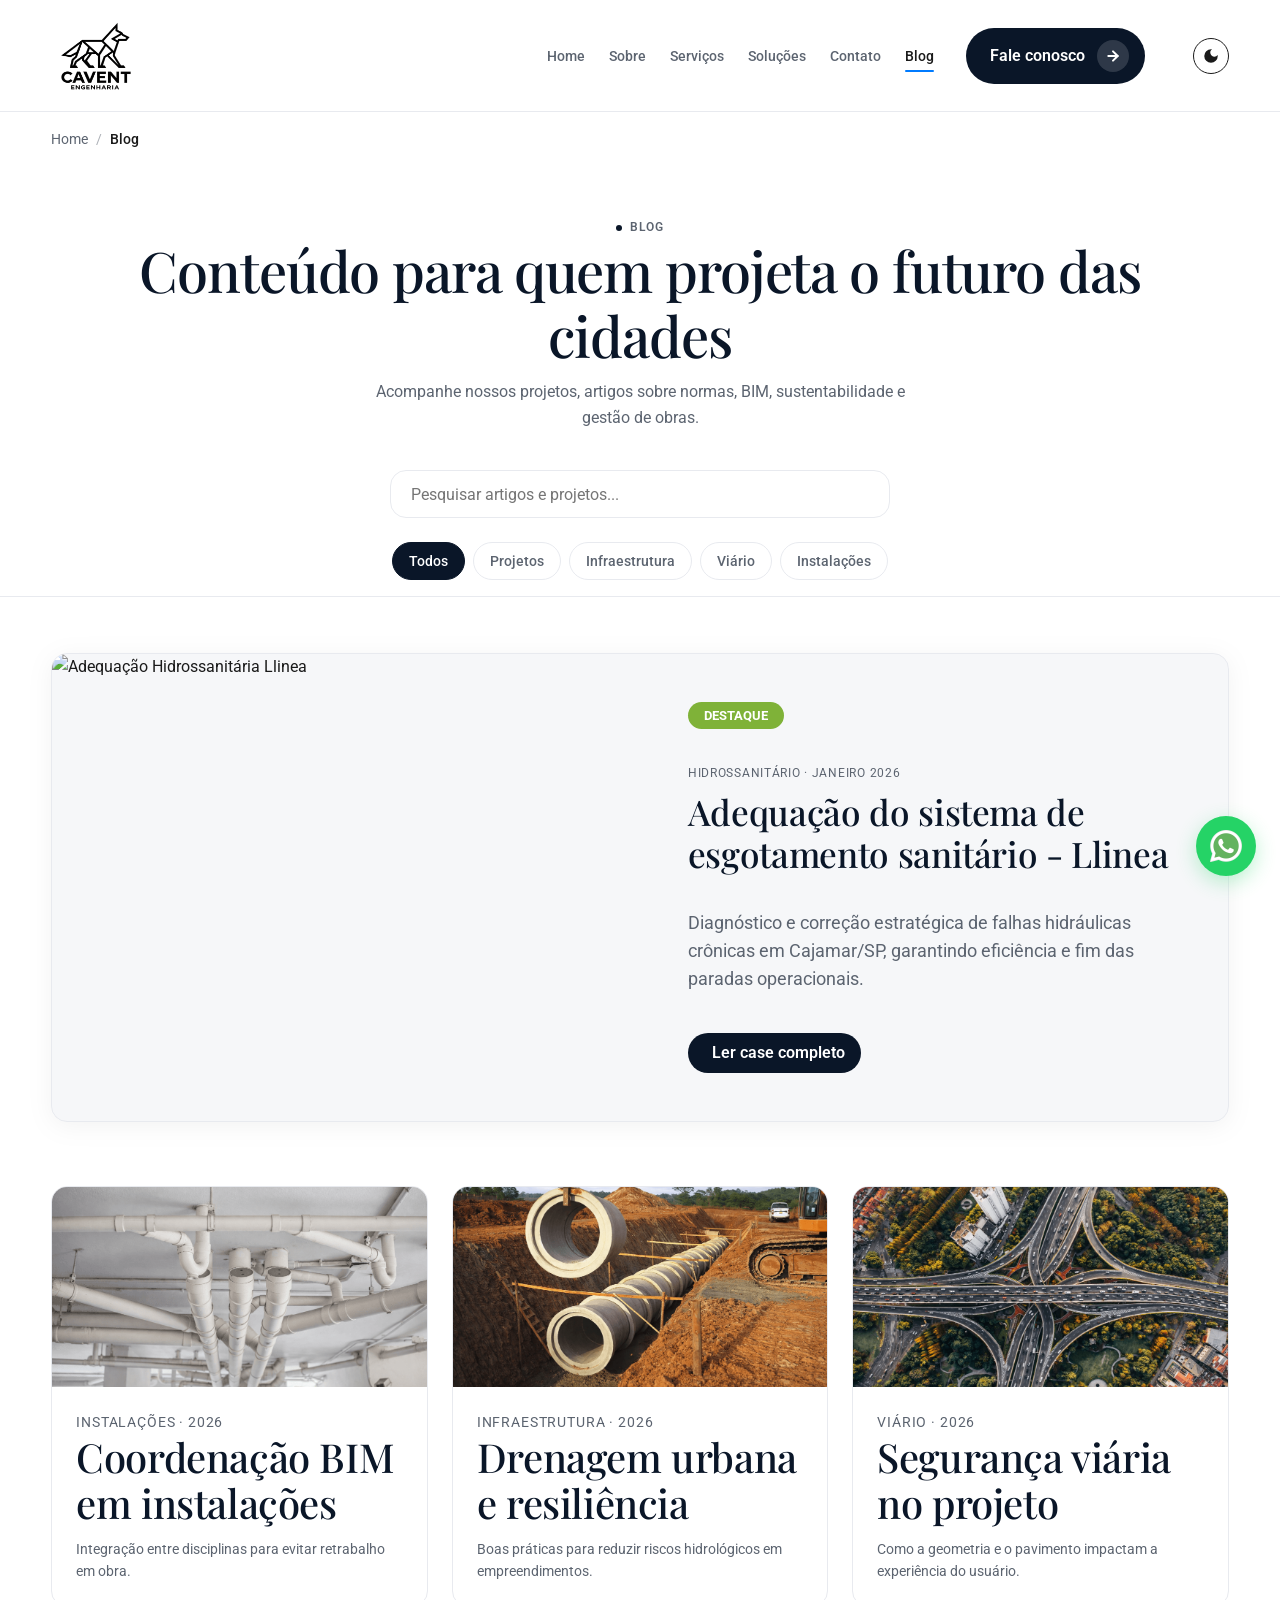
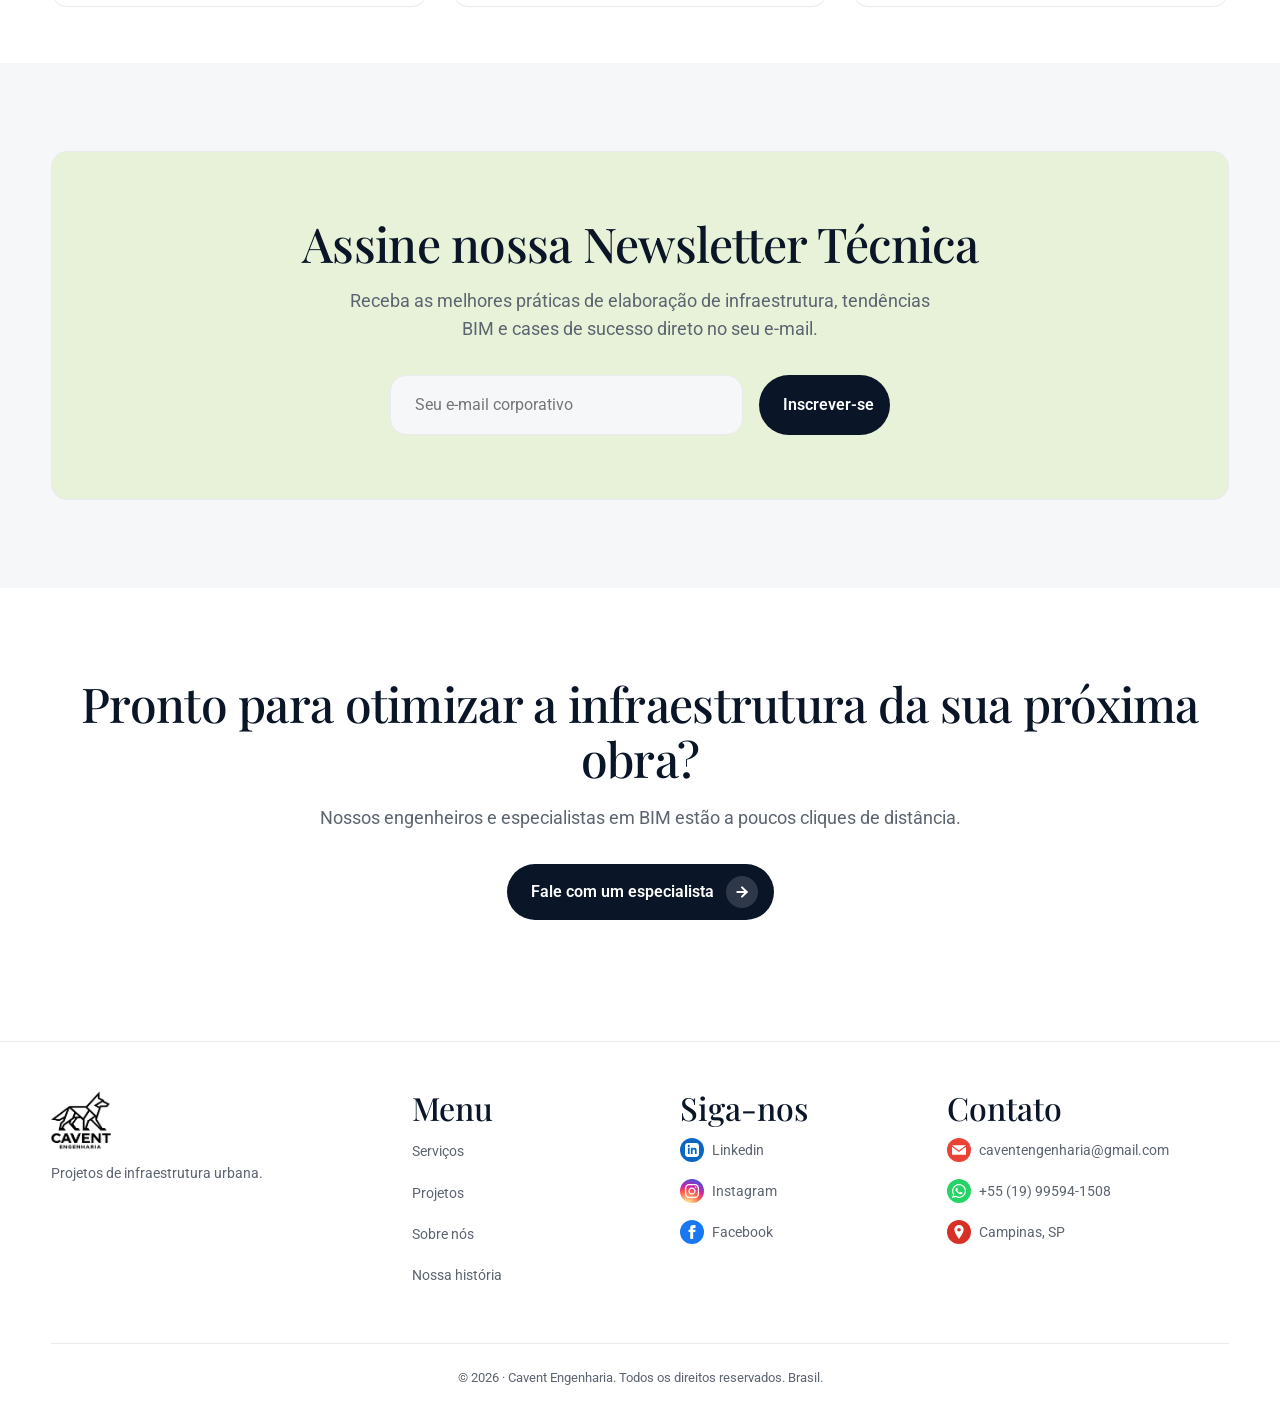
==== blog.html @ ea105e1b "refactor: remoção das classes heading-xl e heading-serif (estilos globais h1-h6 aplicados)" ====
<!DOCTYPE html>
<html lang="pt-BR">

<head>
  <meta charset="UTF-8">
  <meta name="viewport" content="width=device-width, initial-scale=1.0">
  <meta name="description" content="Blog Cavent Engenharia — artigos sobre infraestrutura, BIM e sustentabilidade.">
  <link rel="icon" href="assets/favicon.png" type="image/png" sizes="any">
  <link rel="apple-touch-icon" href="assets/favicon.png">
  <title>Blog | Cavent Engenharia</title>
  <link rel="preconnect" href="https://fonts.googleapis.com">
  <link rel="preconnect" href="https://fonts.gstatic.com" crossorigin>
  <link
    href="https://fonts.googleapis.com/css2?family=Playfair+Display:wght@500;600&family=Roboto:wght@400;500;700&display=swap"
    rel="stylesheet">
  <link rel="stylesheet" href="css/styles.css">
  <link rel="stylesheet" href="css/animations.css">
  <script>
    if (localStorage.getItem("theme") === "dark" || (!("theme" in localStorage) && window.matchMedia("(prefers-color-scheme: dark)").matches)) {
      document.documentElement.setAttribute("data-theme", "dark");
    }
  </script>
</head>

<body>
  <header class="site-header">
    <div class="container site-header__inner">
      <a class="brand" href="index.html">
        <img class="brand__mark" src="assets/contact-side.png" width="40" height="40" alt="" decoding="async">
        <span class="brand__text">
          <span class="brand__name">CAVENT</span>
          <span class="brand__tag">ENGENHARIA</span>
        </span>
      </a>
      <button class="nav-toggle" type="button" data-nav-toggle aria-expanded="false" aria-controls="site-nav"
        aria-label="Abrir menu"><span></span></button>
      <nav class="nav" id="site-nav" data-nav>
        <ul class="nav__links">
          <li><a href="index.html">Home</a></li>
          <li><a href="sobre.html">Sobre</a></li>
          <li><a href="servicos.html">Serviços</a></li>
          <li><a href="solucoes.html">Soluções</a></li>
          <li><a href="contato.html">Contato</a></li>
          <li><a href="blog.html" class="is-active">Blog</a></li>
        </ul>
        <a class="btn btn--dark" href="contato.html">
          Fale conosco
          <span class="btn__icon" aria-hidden="true"><svg viewBox="0 0 24 24" fill="none" stroke="currentColor" stroke-width="3" stroke-linecap="round" stroke-linejoin="round"><line x1="5" y1="12" x2="19" y2="12"></line><polyline points="12 5 19 12 12 19"></polyline></svg></span>
        </a>
        <button type="button" class="theme-toggle" aria-label="Alternar tema" data-theme-toggle>
          <svg class="icon-sun" viewBox="0 0 24 24"><path d="M12 18a6 6 0 1 1 0-12 6 6 0 0 1 0 12zM11 1h2v3h-2V1zm0 19h2v3h-2v-3zM3.515 4.929l1.414-1.414L7.05 5.636 5.636 7.05 3.515 4.93zM16.95 18.364l1.414-1.414 2.121 2.121-1.414 1.414-2.121-2.121zm2.121-14.85l1.414 1.415-2.121 2.121-1.414-1.414 2.121-2.121zM5.636 16.95l1.414 1.414-2.121 2.121-1.414-1.414 2.121-2.121zM23 11v2h-3v-2h3zM4 11v2H1v-2h3z"/></svg>
          <svg class="icon-moon" viewBox="0 0 24 24"><path d="M12 3a9 9 0 1 0 9 9c0-.46-.04-.92-.1-1.36a5.389 5.389 0 0 1-4.4 2.26 5.403 5.403 0 0 1-3.14-9.8c-.44-.06-.9-.1-1.36-.1z"/></svg>
        </button>
      </nav>
    </div>
  </header>

  <main>
    <nav class="breadcrumbs" aria-label="Breadcrumb">
      <div class="container">
        <ul>
          <li><a href="index.html">Home</a></li>
          <li>Blog</li>
        </ul>
      </div>
    </nav>
    <header class="page-hero" data-reveal>
      <div class="container">
        <p class="section-label">Blog</p>
        <h1>Conteúdo para quem projeta o futuro das cidades</h1>
        <p>Acompanhe nossos projetos, artigos sobre normas, BIM, sustentabilidade e gestão de obras.</p>
        
        <div class="blog-hub-controls">
          <div class="blog-search">
            <input type="search" id="searchInput" class="search-input" placeholder="Pesquisar artigos e projetos...">
          </div>
          <div class="blog-filters" id="blogFilters">
            <button class="filter-btn is-active" data-filter="all">Todos</button>
            <button class="filter-btn" data-filter="projetos">Projetos</button>
            <button class="filter-btn" data-filter="infraestrutura">Infraestrutura</button>
            <button class="filter-btn" data-filter="viario">Viário</button>
            <button class="filter-btn" data-filter="instalacoes">Instalações</button>
          </div>
        </div>
      </div>
    </header>

    <section class="section-white" aria-label="Lista de artigos">
      
      <!-- Artigo Destaque -->
      <div class="container" style="margin-bottom: 4rem;" data-reveal>
        <article data-category="infraestrutura" style="display: flex; flex-wrap: wrap; background: var(--color-surface); border-radius: var(--radius-lg); overflow: hidden; align-items: stretch; border: 1px solid var(--color-border); filter: drop-shadow(0 4px 12px rgba(0,0,0,0.05));">
          <div style="flex: 1 1 50%; min-width: 300px;">
            <a href="blog/adequacao-hidrossanitaria-llinea.html" style="display: block; height: 100%;">
              <img src="assets/imagem-0001-Llinea-CajamarSP.jpg" width="800" height="450" alt="Adequação Hidrossanitária Llinea" style="height: 100%; width: 100%; min-height: 350px; object-fit: cover;">
            </a>
          </div>
          <div style="flex: 1 1 50%; padding: 3rem; min-width: 300px; display: flex; flex-direction: column; justify-content: center;">
            <div style="margin-bottom: 1.5rem;">
              <span style="background: var(--color-accent); color: #fff; padding: 0.4rem 1rem; border-radius: 20px; font-size: 0.8rem; font-weight: 700; text-transform: uppercase;">Destaque</span>
            </div>
            <p class="blog-card__meta" style="margin-bottom: 0.5rem;">Hidrossanitário · Janeiro 2026</p>
            <h3 style="font-size: 2.2rem; font-family: 'Playfair Display', serif; margin-bottom: 1rem; line-height: 1.2;">
              <a href="blog/adequacao-hidrossanitaria-llinea.html" style="color: inherit; text-decoration: none;">Adequação do sistema de esgotamento sanitário - Llinea</a>
            </h3>
            <p style="color: var(--color-text-muted); font-size: 1.1rem; line-height: 1.6; margin-bottom: 2.5rem;">Diagnóstico e correção estratégica de falhas hidráulicas crônicas em Cajamar/SP, garantindo eficiência e fim das paradas operacionais.</p>
            <div>
              <a href="blog/adequacao-hidrossanitaria-llinea.html" class="btn btn--dark" style="margin: 0;">Ler case completo</a>
            </div>
          </div>
        </article>
      </div>

      <div class="container blog-grid" id="blogGrid">
        
        <article class="blog-card" data-category="instalacoes">
          <a href="blog/coordenacao-bim-instalacoes.html" style="display: block;">
            <img src="assets/serv-hidrossanitario.png" width="640" height="200" alt="Coordenação BIM" style="height:200px;object-fit:cover;width:100%">
            <div class="blog-card__body">
              <p class="blog-card__meta">Instalações · 2026</p>
              <h3>Coordenação BIM em instalações</h3>
              <p>Integração entre disciplinas para evitar retrabalho em obra.</p>
            </div>
          </a>
        </article>

        <article class="blog-card" data-category="infraestrutura">
          <a href="blog/drenagem-urbana-resiliencia.html" style="display: block;">
            <img src="assets/serv-drenagem.png" width="640" height="200" alt="" style="height:200px;object-fit:cover;width:100%">
            <div class="blog-card__body">
              <p class="blog-card__meta">Infraestrutura · 2026</p>
              <h3>Drenagem urbana e resiliência</h3>
              <p>Boas práticas para reduzir riscos hidrológicos em empreendimentos.</p>
            </div>
          </a>
        </article>

        <article class="blog-card" data-category="viario">
          <a href="blog/seguranca-viaria-projeto.html" style="display: block;">
            <img src="assets/serv-viario.png" width="640" height="200" alt="" style="height:200px;object-fit:cover;width:100%">
            <div class="blog-card__body">
              <p class="blog-card__meta">Viário · 2026</p>
              <h3>Segurança viária no projeto</h3>
              <p>Como a geometria e o pavimento impactam a experiência do usuário.</p>
            </div>
          </a>
        </article>


      </div>
      
      <div id="noResults" style="display: none; text-align: center; padding: 2rem; color: var(--color-text-muted);">
        <p>Nenhum artigo encontrado para sua pesquisa.</p>
      </div>
    </section>

    <!-- Newsletter -->
    <section class="section-surface" aria-label="Newsletter" data-reveal>
      <div class="container" style="background: var(--color-accent-soft); padding: 4rem 2rem; border-radius: var(--radius-lg); text-align: center; border: 1px solid var(--color-border); margin: 2rem auto;">
        <h2 class=" heading-lg" style="margin-bottom: 1rem;">Assine nossa Newsletter Técnica</h2>
        <p style="font-size: 1.1rem; color: var(--color-text-muted); max-width: 600px; margin: 0 auto 2rem;">Receba as melhores práticas de elaboração de infraestrutura, tendências BIM e cases de sucesso direto no seu e-mail.</p>
        <form style="display: flex; gap: 1rem; max-width: 500px; margin: 0 auto; flex-wrap: wrap; justify-content: center;">
          <input type="email" placeholder="Seu e-mail corporativo" required style="flex: 1; min-width: 250px; padding: 1rem 1.5rem; border-radius: var(--radius-md); border: 1px solid var(--color-border); background: var(--color-surface); color: var(--color-text); font: inherit; outline: none; transition: border-color 0.2s;">
          <button type="submit" class="btn btn--dark" style="margin: 0;">Inscrever-se</button>
        </form>
      </div>
    </section>

    <!-- Call to action -->
    <section class="section-white" aria-label="Solicitar Orçamento" data-reveal>
      <div class="container" style="text-align:center; padding: 2rem 0 4rem;">
        <h2 class=" heading-lg" style="margin-bottom: 0.5rem;">Pronto para otimizar a infraestrutura da sua próxima obra?</h2>
        <p style="font-size: 1.1rem; color: var(--color-text-muted); margin-bottom: 2rem;">Nossos engenheiros e especialistas em BIM estão a poucos cliques de distância.</p>
        <a class="btn btn--dark" href="contato.html">
          Fale com um especialista
          <span class="btn__icon" aria-hidden="true"><svg viewBox="0 0 24 24" fill="none" stroke="currentColor" stroke-width="3" stroke-linecap="round" stroke-linejoin="round"><line x1="5" y1="12" x2="19" y2="12"></line><polyline points="12 5 19 12 12 19"></polyline></svg></span>
        </a>
      </div>
    </section>
  </main>

  <footer class="site-footer">
    <div class="container footer-grid">
      <div class="footer-col">
        <div class="brand" style="margin-bottom:0.75rem">
          <img class="brand__mark" src="assets/contact-side.png" width="36" height="36" alt="" decoding="async">
          <span class="brand__text"><span class="brand__name">CAVENT ENGENHARIA</span></span>
        </div>
        <p style="color:var(--color-text-muted);font-size:0.9rem;margin:0">Projetos de infraestrutura urbana.</p>
      </div>
      <div class="footer-col">
        <h4>Menu</h4>
        <ul class="footer-links">
          <li><a href="servicos.html">Serviços</a></li>
          <li><a href="index.html#projetos">Projetos</a></li>
          <li><a href="sobre.html">Sobre nós</a></li>
          <li><a href="index.html#historia">Nossa história</a></li>
        </ul>
      </div>
      <div class="footer-col">
        <h4>Siga-nos</h4>
        <ul class="footer-links">
          <li><a href="https://www.linkedin.com/company/caventengenharia/posts/?feedView=all" rel="noopener noreferrer" target="_blank"><span class="icon-rounded icon-ln"><svg viewBox="0 0 24 24"><path d="M19 0h-14c-2.761 0-5 2.239-5 5v14c0 2.761 2.239 5 5 5h14c2.762 0 5-2.239 5-5v-14c0-2.761-2.238-5-5-5zm-11 19h-3v-11h3v11zm-1.5-12.268c-.966 0-1.75-.79-1.75-1.764s.784-1.764 1.75-1.764 1.75.79 1.75 1.764-.783 1.764-1.75 1.764zm13.5 12.268h-3v-5.604c0-3.368-4-3.113-4 0v5.604h-3v-11h3v1.765c1.396-2.586 7-2.777 7 2.476v6.759z"/></svg></span> Linkedin</a></li>
          <li><a href="https://www.instagram.com/caventengenharia?igsh=eWVwMG5saGQwZnNj" rel="noopener noreferrer" target="_blank"><span class="icon-rounded icon-ig"><svg viewBox="0 0 24 24"><path d="M12 2.163c3.204 0 3.584.012 4.85.07 3.252.148 4.771 1.691 4.919 4.919.058 1.265.069 1.645.069 4.849 0 3.205-.012 3.584-.069 4.849-.149 3.225-1.664 4.771-4.919 4.919-1.266.058-1.644.07-4.85.07-3.204 0-3.584-.012-4.849-.07-3.26-.149-4.771-1.699-4.919-4.92-.058-1.265-.07-1.644-.07-4.849 0-3.204.013-3.583.07-4.849.149-3.227 1.664-4.771 4.919-4.919 1.266-.057 1.645-.069 4.849-.069zm0-2.163c-3.259 0-3.667.014-4.947.072-4.358.2-6.78 2.618-6.98 6.98-.059 1.281-.073 1.689-.073 4.948 0 3.259.014 3.668.072 4.948.2 4.358 2.618 6.78 6.98 6.98 1.281.058 1.689.072 4.948.072 3.259 0 3.668-.014 4.948-.072 4.354-.2 6.782-2.618 6.979-6.98.059-1.28.073-1.689.073-4.948 0-3.259-.014-3.667-.072-4.947-.196-4.354-2.617-6.78-6.979-6.98-1.281-.059-1.69-.073-4.949-.073zm0 5.838c-3.403 0-6.162 2.759-6.162 6.162s2.759 6.163 6.162 6.163 6.162-2.759 6.162-6.163c0-3.403-2.759-6.162-6.162-6.162zm0 10.162c-2.209 0-4-1.79-4-4 0-2.209 1.791-4 4-4s4 1.791 4 4c0 2.21-1.791 4-4 4zm6.406-11.845c-.796 0-1.441.645-1.441 1.44s.645 1.44 1.441 1.44c.795 0 1.439-.645 1.439-1.44s-.644-1.44-1.439-1.44z"/></svg></span> Instagram</a></li>
          <li><a href="https://www.facebook.com" rel="noopener noreferrer" target="_blank"><span class="icon-rounded icon-icon-fb"><svg viewBox="0 0 24 24"><path d="M9 8h-3v4h3v12h5v-12h3.642l.358-4h-4v-1.667c0-.955.192-1.333 1.115-1.333h2.885v-5h-3.808c-3.596 0-5.192 1.583-5.192 4.615v3.385z"/></svg></span> Facebook</a></li>
        </ul>
      </div>
      <div class="footer-col">
        <h4>Contato</h4>
        <ul class="footer-links">
          <li><a href="mailto:caventengenharia@gmail.com"><span class="icon-rounded icon-email"><svg viewBox="0 0 24 24"><path d="M12 12.713l11.985-8.713h-23.97l11.985 8.713zm0 2.574l-12-8.725v13.438h24v-13.438l-12 8.725z"/></svg></span> caventengenharia@gmail.com</a></li>
          <li><a href="https://wa.me/5519995941508?text=Ol%C3%A1,%20vim%20pelo%20site%20e%20gostaria%20de%20saber%20mais%20sobre%20os%20servi%C3%A7os%20da%20Cavent%20Engenharia." target="_blank" rel="noopener noreferrer"><span class="icon-rounded icon-phone"><svg viewBox="0 0 24 24"><path d="M.057 24l1.687-6.163c-1.041-1.804-1.588-3.849-1.587-5.946.003-6.556 5.338-11.891 11.893-11.891 3.181.001 6.167 1.24 8.413 3.488 2.245 2.248 3.481 5.236 3.48 8.414-.003 6.557-5.338 11.892-11.893 11.892-1.99-.001-3.951-.5-5.688-1.448l-6.305 1.654zm6.597-3.807c1.676.995 3.276 1.591 5.392 1.592 5.448 0 9.888-4.434 9.889-9.885.002-5.462-4.415-9.89-9.881-9.892-5.452 0-9.887 4.434-9.889 9.884-.001 2.225.651 3.891 1.746 5.634l-.999 3.648 3.742-.981zm11.387-5.464c-.074-.124-.272-.198-.57-.347-.297-.149-1.758-.868-2.031-.967-.272-.099-.47-.149-.669.149-.198.297-.768.967-.941 1.165-.173.198-.347.223-.644.074-.297-.149-1.255-.462-2.39-1.475-.883-.788-1.48-1.761-1.653-2.059-.173-.297-.018-.458.13-.606.134-.133.297-.347.446-.521.151-.172.2-.296.3-.495.099-.198.05-.372-.025-.521-.075-.148-.669-1.611-.916-2.206-.242-.579-.487-.501-.669-.51l-.57-.01c-.198 0-.52.074-.792.347-.272.297-1.04 1.016-1.04 2.479 0 1.462 1.065 2.876 1.213 3.074.149.198 2.095 3.2 5.076 4.487.709.306 1.263.489 1.694.626.712.226 1.36.194 1.872.118.571-.085 1.758-.719 2.006-1.413.248-.695.248-1.29.173-1.414z"/></svg></span> +55 (19) 99594-1508</a></li>
          <li><a href="https://www.google.com/maps/search/?api=1&query=R.+Oadir+Beraldo,+521,+Paul%C3%ADnia+-+SP,+13148-246" target="_blank" rel="noopener noreferrer"><span class="icon-rounded icon-loc"><svg viewBox="0 0 24 24"><path d="M12 0c-4.198 0-8 3.403-8 7.602 0 4.198 3.469 9.21 8 16.398 4.531-7.188 8-12.2 8-16.398 0-4.199-3.801-7.602-8-7.602zm0 11c-1.657 0-3-1.343-3-3s1.343-3 3-3 3 1.343 3 3-1.343 3-3 3z"/></svg></span> Campinas, SP</a></li>
        </ul>
      </div>
    </div>
    <div class="container footer-bottom">© 2026 · Cavent Engenharia. Todos os direitos reservados. Brasil.</div>
  </footer>
  <a href="https://wa.me/5519995941508?text=Olá,%20vim%20pelo%20site%20e%20gostaria%20de%20saber%20mais%20sobre%20os%20serviços%20da%20Cavent%20Engenharia." class="whatsapp-float" target="_blank" rel="noopener noreferrer" aria-label="Fale conosco pelo WhatsApp">
    <img src="assets/logo-mark.webp" alt="WhatsApp">
  </a>
  <script src="js/main.js" defer></script>
</body>

</html>
---- css/styles.css ----
/* Desenvolvido por Lucas Pereira (https://www.linkedin.com/in/lucasadmpereira/) e Eduardo Serpa (https://www.linkedin.com/in/eduardo-serpa/) */

/* Cavent Engenharia — design tokens e base */
:root {
  --color-navy: #0a1628;
  --color-navy-soft: #111f36;
  --color-text: #1a1a1a;
  --color-text-muted: #5c6470;
  --color-border: #e8eaef;
  --color-surface: #f6f7f9;
  --color-white: #ffffff;
  --color-accent: #7fb238;
  --color-accent-soft: #e8f2d9;
  --color-accent-glow: rgba(127, 178, 56, 0.35);
  --radius-lg: 16px;
  --radius-md: 16px;
  --radius-sm: 16px;
  --radius-pill: 99px;
  --shadow-soft: 0 16px 48px rgba(10, 22, 40, 0.08);
  --font-sans: "Roboto", system-ui, sans-serif, system-ui, sans-serif;
  --font-serif: "Playfair Display", Georgia, serif;
  --color-primary: var(--color-navy);
  --color-primary-rgb: 10, 22, 40;
  --container: min(1200px, 92vw);
  --header-h: 112px;
}

:root[data-theme="dark"] {
  --color-navy: #f6f7f9;
  --color-navy-soft: #e8eaef;
  --color-text: #e8eaef;
  --color-text-muted: #9ba3b0;
  --color-border: #2a3441;
  --color-surface: #111f36;
  --color-white: #0a1628;
  --color-accent: #8bc34a;
  --color-accent-soft: rgba(139, 195, 74, 0.15);
  --color-accent-glow: rgba(139, 195, 74, 0.25);
  --shadow-soft: 0 18px 50px rgba(0, 0, 0, 0.5);
}

/* ——— Base & Resets ——— */
*,
*::before,
*::after {
  box-sizing: border-box;
}

html {
  scroll-behavior: smooth;
  scroll-padding-top: calc(var(--header-h) + 1rem);
  overflow-y: scroll;
  /* Previne pulo/mudança de tamanho do header entre páginas curtas e longas */
}

body {
  margin: 0;
  font-family: var(--font-sans);
  font-size: 16px;
  line-height: 1.6;
  color: var(--color-text);
  background: var(--color-white);
  -webkit-font-smoothing: antialiased;
}

img {
  max-width: 100%;
  height: auto;
  display: block;
}

a {
  color: inherit;
  text-decoration: none;
}

button {
  font: inherit;
  cursor: pointer;
  border: none;
  background: none;
}

ul {
  list-style: none;
  margin: 0;
  padding: 0;
}

.container {
  width: var(--container);
  margin-inline: auto;
}

[id] {
  scroll-margin-top: calc(var(--header-h) + 12px);
}

.section-label {
  display: inline-flex;
  align-items: center;
  gap: 0.5rem;
  font-size: 12px;
  font-weight: 600;
  letter-spacing: 0.08em;
  text-transform: uppercase;
  color: var(--color-navy);
}

.section-label::before {
  content: "";
  width: 6px;
  height: 6px;
  border-radius: 50%;
  background: var(--color-navy);
}

h1, h2, h3, h4, h5, h6 {
  font-family: var(--font-serif);
  font-weight: 500;
  line-height: 1.15;
  margin-top: 0;
  margin-bottom: 0.75rem;
  color: var(--color-navy);
}

html[data-theme='dark'] h1,
html[data-theme='dark'] h2,
html[data-theme='dark'] h3,
html[data-theme='dark'] h4,
html[data-theme='dark'] h5,
html[data-theme='dark'] h6 {
  color: var(--color-text);
}

h1 { font-size: 56px; letter-spacing: -0.02em; }
h2 { font-size: 48px; letter-spacing: -0.015em; }
h3 { font-size: 40px; letter-spacing: -0.01em; }
h4 { font-size: 32px; }
h5 { font-size: 24px; }
h6 { font-size: 16px; }

.text-center {
  text-align: center;
}

.mt-0 {
  margin-top: 0;
}

/* Header */
.site-header {
  --color-text: #1a1a1a;
  --color-text-muted: #5c6470;
  --color-border: #e8eaef;
  --color-surface: #f6f7f9;
  --color-navy: #0a1628;
  --color-white: #ffffff;

  position: sticky;
  top: 0;
  z-index: 50;
  height: var(--header-h);
  background: rgba(255, 255, 255, 0.92);
  color: var(--color-text);
  backdrop-filter: blur(12px);
  border-bottom: 1px solid var(--color-border);
}

html[data-theme="dark"] .site-header {
  background: #4b5563; /* Cinza médio */
  border-bottom-color: rgba(255, 255, 255, 0.1);
  --color-text: #ffffff;
  --color-text-muted: #d1d5db;
  --color-border: rgba(255, 255, 255, 0.1);
}

html[data-theme="dark"] .site-header .btn--dark {
  background: #ffffff;
  color: #000000;
}

html[data-theme="dark"] .site-header .btn--dark .btn__icon {
  background: rgba(0, 0, 0, 0.08);
}

.site-header__inner {
  height: 100%;
  display: flex;
  align-items: center;
  justify-content: space-between;
  gap: 2rem;
}

.brand {
  display: flex;
  align-items: center;
  gap: 0.5rem;
}

.brand__mark {
  flex-shrink: 0;
  display: block;
  object-fit: contain;
}

.site-header .brand__mark {
  width: 90px;
  height: 90px;
  padding: 10px 0;
}

.site-footer .brand__mark {
  width: 60px;
  height: 60px;
}

.brand__text {
  display: none;
}

.brand__name {
  font-weight: 700;
  font-size: 15px;
  letter-spacing: 0.04em;
}

.brand__tag {
  font-size: 12px;
  letter-spacing: 0.18em;
  color: var(--color-text-muted);
  text-transform: uppercase;
}

.nav {
  display: flex;
  align-items: center;
  gap: 2rem;
}

.nav__links {
  display: flex;
  align-items: center;
  gap: 1.5rem;
}

.nav__links a {
  font-size: 14px;
  font-weight: 500;
  color: var(--color-text-muted);
  position: relative;
  padding-block: 0.25rem;
}

.nav__links a:hover,
.nav__links a.is-active {
  color: var(--color-text);
}

.nav__links a.is-active::after {
  content: "";
  position: absolute;
  left: 0;
  right: 0;
  bottom: -4px;
  height: 2px;
  border-radius: 2px;
  background: #007bff;
}

.btn {
  display: inline-flex;
  align-items: center;
  gap: 0.75rem;
  padding: 0.75rem 1rem 0.75rem 1.5rem;
  border-radius: var(--radius-pill);
  font-weight: 600;
  font-size: 16px;
  line-height: 1;
  white-space: nowrap;
  transition: transform 0.3s var(--ease-spring, ease), box-shadow 0.3s ease, background 0.25s ease;
}

.btn--dark {
  background: var(--color-navy);
  color: var(--color-white);
}

.btn--dark:hover {
  transform: translateY(-1px);
  box-shadow: 0 12px 28px rgba(10, 22, 40, 0.25);
}

.btn--light {
  background: var(--color-white);
  color: var(--color-navy);
}

.btn--light:hover {
  transform: translateY(-1px);
}

.btn__icon {
  width: 32px;
  height: 32px;
  border-radius: 50%;
  display: grid;
  place-items: center;
  flex-shrink: 0;
  line-height: 1;
  overflow: hidden;
}

.btn:hover .btn__icon svg {
  animation: planetary-roll 0.4s cubic-bezier(0.65, 0, 0.35, 1);
}

.btn__icon svg {
  width: 16px;
  height: 16px;
  display: block;
  stroke-width: 3;
}

@keyframes planetary-roll {
  0% { transform: translateX(0); opacity: 1; }
  40% { transform: translateX(160%); opacity: 0; }
  60% { transform: translateX(-160%); opacity: 0; }
  100% { transform: translateX(0); opacity: 1; }
}

.btn--dark .btn__icon {
  background: rgba(255, 255, 255, 0.15);
}

.btn--light .btn__icon {
  background: var(--color-navy);
  color: var(--color-white);
}

.btn--ghost {
  color: var(--color-white);
  padding-inline: 0.5rem;
}

.btn--ghost:hover {
  opacity: 0.85;
}

.nav-toggle {
  display: none;
  width: 44px;
  height: 44px;
  border-radius: var(--radius-sm);
  align-items: center;
  justify-content: center;
  border: 1px solid var(--color-border);
}

.nav-toggle span {
  display: block;
  width: 20px;
  height: 2px;
  background: var(--color-navy);
  position: relative;
}

.nav-toggle span::before,
.nav-toggle span::after {
  content: "";
  position: absolute;
  left: 0;
  width: 20px;
  height: 2px;
  background: var(--color-navy);
}

.nav-toggle span::before {
  top: -6px;
}

.nav-toggle span::after {
  top: 6px;
}

@media (max-width: 960px) {
  .nav-toggle {
    display: flex;
  }

  .nav {
    position: fixed;
    inset: var(--header-h) 0 auto 0;
    background: #0a1628;
    color: #ffffff;
    border-bottom: 1px solid var(--color-border);
    padding: 1.25rem;
    flex-direction: column;
    align-items: stretch;
    transform: translateY(-120%);
    opacity: 0;
    pointer-events: none;
    transition: transform 0.28s ease, opacity 0.28s ease;
  }

  .nav.is-open {
    transform: translateY(0);
    opacity: 1;
    pointer-events: auto;
  }

  .nav__links {
    flex-direction: column;
    align-items: flex-start;
    gap: 0.75rem;
  }

  .nav .btn {
    justify-content: center;
  }

  .nav__links a {
    color: rgba(255, 255, 255, 0.7) !important;
  }

  .nav__links a.is-active,
  .nav__links a:hover {
    color: #ffffff !important;
  }

  .theme-toggle {
    margin: 1.5rem 0 0;
    width: 100%;
    height: 48px;
    justify-content: center;
    gap: 0.75rem;
    border-color: rgba(255, 255, 255, 0.2);
    color: #ffffff;
  }

  html:not([data-theme="dark"]) .theme-toggle::after {
    content: "Mudar para Modo Escuro";
    font-size: 14px;
    font-weight: 500;
  }

  html[data-theme="dark"] .theme-toggle::after {
    content: "Mudar para Modo Claro";
    font-size: 14px;
    font-weight: 500;
  }
}

/* Hero */
.hero {
  padding: 2rem 0 3rem;
}

.hero__card {
  background: linear-gradient(135deg, var(--color-navy) 0%, var(--color-navy-soft) 100%);
  border-radius: var(--radius-lg);
  padding: 32px;
  display: grid;
  grid-template-columns: 1fr 1fr;
  gap: 2rem;
  align-items: center;
  color: var(--color-white);
  overflow: hidden;
}

.hero__title {
  font-family: var(--font-serif);
  font-size: 56px;
  font-weight: 500;
  line-height: 1.12;
  margin: 0 0 1rem;
  color: var(--color-white);
}

.hero__lead { color: var(--color-white); opacity: 0.85; font-size: 18px; max-width: 32ch; margin-bottom: 2rem; }

.hero__actions {
  display: flex;
  flex-wrap: wrap;
  align-items: center;
  gap: 0.75rem 1.25rem;
}

.hero__media {
  border-radius: var(--radius-md);
  overflow: hidden;
  box-shadow: 0 24px 60px rgba(0, 0, 0, 0.35);
}

.hero__media img {
  width: 100%;
  height: 100%;
  object-fit: cover;
  aspect-ratio: 4/3;
}

@media (max-width: 880px) {
  .hero__card {
    grid-template-columns: 1fr;
  }

  .hero__media {
    order: -1;
  }
}

/* Clients */
.clients {
  padding: 2.5rem 0 3rem;
  overflow: hidden;
}

.clients__head {
  text-align: center;
  margin-bottom: 1.75rem;
}

.clients__marquee {
  width: 100%;
  overflow: hidden;
  position: relative;
  mask-image: linear-gradient(to right, transparent, black 15%, black 85%, transparent);
  -webkit-mask-image: linear-gradient(to right, transparent, black 15%, black 85%, transparent);
}

.clients__marquee.is-visible {
  padding: 16px;
}

.marquee-content {
  display: flex;
  align-items: center;
  gap: 4rem;
  width: max-content;
  animation: scroll-marquee 25s linear infinite;
}

.marquee-content:hover {
  animation-play-state: paused;
}

.client-logo {
  height: 48px;
  width: auto;
  max-width: 180px;
  object-fit: contain;
  transition: all 0.3s ease;
}

.client-logo:hover {
  transform: scale(1.05);
}

html[data-theme="dark"] .client-logo {
  background: transparent;
  padding: 0;
  border-radius: 0;
  filter: brightness(0) invert(0.8); /* Silhueta cinza claro/branco */
  opacity: 0.6;
}

html[data-theme="dark"] .client-logo:hover {
  filter: brightness(0) invert(1); /* Fica branco puro no hover */
  opacity: 1;
}

html[data-theme="dark"] .timeline__media img[src*="logo"],
html[data-theme="dark"] .timeline__media img[src*="contact-side"],
html[data-theme="dark"] .brand__mark {
  filter: brightness(0) invert(1);
}

@keyframes scroll-marquee {
  to {
    transform: translateX(calc(-50% - 2rem));
  }
}

/* Compare */
.compare {
  padding: 2rem 0 3.5rem;
}

.compare__intro {
  max-width: 720px;
  margin: 0 auto 2.5rem;
  text-align: center;
}

.compare__intro p {
  color: var(--color-text-muted);
  margin-top: 0.75rem;
}

.compare__grid {
  display: grid;
  grid-template-columns: 1fr 1fr;
  gap: 1.5rem;
}

.card-compare {
  border-radius: var(--radius-md);
  padding: 2rem;
  border: 1px solid var(--color-border);
  background: var(--color-white);
}

.card-compare--muted {
  background: linear-gradient(160deg, #fafbfc 0%, #f0f2f5 100%);
}

html[data-theme="dark"] .card-compare--muted {
  background: linear-gradient(160deg, var(--color-surface) 0%, var(--color-white) 100%);
}

.card-compare--accent {
  background: linear-gradient(145deg, #f5fbe9 0%, #ffffff 55%);
  border-color: rgba(127, 178, 56, 0.45);
  box-shadow: 0 0 0 1px rgba(127, 178, 56, 0.08), 0 20px 40px var(--color-accent-glow);
}

html[data-theme="dark"] .card-compare--accent {
  background: linear-gradient(145deg, var(--color-accent-soft) 0%, var(--color-surface) 55%);
}

.card-compare h3 {
  font-size: 40px;
  letter-spacing: -0.01em;
}

.compare-list li {
  display: grid;
  grid-template-columns: auto 1fr;
  gap: 0.75rem;
  margin-bottom: 1.1rem;
}

.compare-list li:last-child {
  margin-bottom: 0;
}

.compare-list strong {
  display: block;
  font-size: 15px;
  margin-bottom: 0.2rem;
}

.compare-list p {
  margin: 0;
  font-size: 14px;
  color: var(--color-text-muted);
}

.card-compare--accent .compare-list p {
  color: var(--color-text);
}

.icon-check {
  width: 22px;
  height: 22px;
  border-radius: 50%;
  flex-shrink: 0;
  margin-top: 2px;
  display: flex;
  align-items: center;
  justify-content: center;
}

.icon-check::after {
  content: "";
  width: 12px;
  height: 12px;
  background-image: url("data:image/svg+xml,%3Csvg xmlns='http://www.w3.org/2000/svg' viewBox='0 0 24 24' fill='none' stroke='white' stroke-width='3.5' stroke-linecap='round' stroke-linejoin='round'%3E%3Cpolyline points='20 6 9 17 4 12'%3E%3C/polyline%3E%3C/svg%3E");
  background-size: contain;
  background-repeat: no-repeat;
  background-position: center;
}

.icon-check--grey {
  background: #d5d9e0;
}

.icon-check--green {
  background: var(--color-accent);
}

@media (max-width: 800px) {
  .compare__grid {
    grid-template-columns: 1fr;
  }
}

/* Section surface */
.section-surface {
  background: var(--color-surface);
  padding: 3.5rem 0;
}

.section-white {
  padding: 3.5rem 0;
}

.section-intro {
  text-align: center;
  max-width: 640px;
  margin: 0 auto 2.5rem;
}

.section-intro p {
  color: var(--color-text-muted);
  margin-top: 0.75rem;
}

/* Carousel */
.carousel {
  position: relative;
  max-width: 100%;
  margin: 0 auto;
}

.carousel__viewport {
  overflow: hidden;
}

.carousel__track {
  position: relative;
  display: block;
}

.carousel__track::before {
  content: "";
  display: block;
  width: 85%;
  aspect-ratio: 16 / 10;
}

.carousel__slide {
  position: absolute;
  top: 50%;
  left: 50%;
  width: 85%;
  transform: translate(-50%, -50%);
  opacity: 0;
  pointer-events: none;
  transition: transform 0.6s cubic-bezier(0.22, 1, 0.36, 1), opacity 0.6s ease;
  z-index: 1;
}

@media (min-width: 768px) {

  .carousel__track::before,
  .carousel__slide {
    width: 55%;
  }
}

.carousel-card {
  position: relative;
  border-radius: var(--radius-md);
  overflow: hidden;
  box-shadow: var(--shadow-soft);
}

.carousel-card img {
  width: 100%;
  aspect-ratio: 16 / 10;
  object-fit: cover;
}

.carousel-card__body {
  position: absolute;
  inset: auto 0 0 0;
  padding: 2rem;
  background: linear-gradient(to top, rgba(10, 22, 40, 0.92), transparent);
  color: #ffffff;
}

.carousel-card__body h3 {
  font-size: 40px;
  letter-spacing: -0.01em;
}

.carousel-card__body p {
  margin: 0;
  font-size: 14px;
  line-height: 1.55;
  color: rgba(255, 255, 255, 0.88);
}

.carousel__btn {
  position: absolute;
  top: 50%;
  transform: translateY(-50%);
  width: 48px;
  height: 48px;
  border-radius: 50%;
  background: rgba(255, 255, 255, 0.92);
  border: 1px solid var(--color-border);
  display: grid;
  place-items: center;
  box-shadow: var(--shadow-soft);
  z-index: 2;
  overflow: hidden; /* Para o efeito de portal */
  transition: background 0.2s, transform 0.2s;
}

.carousel__btn:hover {
  background: var(--color-white);
  transform: translateY(-50%) scale(1.05);
}

.carousel__btn svg {
  width: 16px;
  height: 16px;
  stroke-width: 3;
  display: block;
}

.carousel__btn:hover svg {
  animation: planetary-roll-right 0.4s cubic-bezier(0.65, 0, 0.35, 1);
}

.carousel__btn--prev:hover svg {
  animation: planetary-roll-left 0.4s cubic-bezier(0.65, 0, 0.35, 1);
}

@keyframes planetary-roll-right {
  0% { transform: translateX(0); opacity: 1; }
  40% { transform: translateX(200%); opacity: 0; }
  60% { transform: translateX(-200%); opacity: 0; }
  100% { transform: translateX(0); opacity: 1; }
}

@keyframes planetary-roll-left {
  0% { transform: translateX(0); opacity: 1; }
  40% { transform: translateX(-200%); opacity: 0; }
  60% { transform: translateX(200%); opacity: 0; }
  100% { transform: translateX(0); opacity: 1; }
}

.carousel__btn--prev {
  left: calc(7.5% - 24px);
}

.carousel__btn--next {
  right: calc(7.5% - 24px);
}

@media (max-width: 960px) {
  .carousel__btn--prev {
    left: 4px;
  }

  .carousel__btn--next {
    right: 4px;
  }
}

@media (min-width: 768px) {
  .carousel__btn--prev {
    left: calc(22.5% - 24px);
  }

  .carousel__btn--next {
    right: calc(22.5% - 24px);
  }
}

/* Stats */
.stats-bar {
  background: var(--color-surface);
  padding: 2.25rem 0;
  border-block: 1px solid var(--color-border);
}

.stats-bar__grid {
  display: grid;
  grid-template-columns: repeat(3, 1fr);
  gap: 1rem;
  text-align: center;
}

.stats-bar__num {
  font-size: 44px;
  font-weight: 700;
  letter-spacing: -0.03em;
}

.stats-bar__label {
  font-size: 14px;
  color: var(--color-text-muted);
}

@media (max-width: 600px) {
  .stats-bar__grid {
    grid-template-columns: 1fr;
  }
}

/* Timeline */
.timeline-section {
  padding: 3rem 0 4rem;
}

.timeline-cta {
  text-align: center;
  margin-top: 1.5rem;
}

.timeline {
  position: relative;
  max-width: 900px;
  margin: 3rem auto 0;
  padding-left: 0;
}

.timeline::before {
  content: "";
  position: absolute;
  left: 50%;
  top: 0;
  bottom: 0;
  width: 2px;
  background: linear-gradient(var(--color-accent-soft), var(--color-accent));
  transform: translateX(-50%);
  opacity: 0.5;
}

.timeline__row {
  display: grid;
  grid-template-columns: 1fr auto 1fr;
  gap: 1.5rem;
  align-items: center;
  margin-bottom: 3rem;
}

.timeline__row:last-child {
  margin-bottom: 0;
}

.timeline__marker {
  width: 48px;
  height: 48px;
  border-radius: 50%;
  background: var(--color-accent);
  color: var(--color-white);
  font-weight: 700;
  display: grid;
  place-items: center;
  z-index: 1;
  box-shadow: 0 8px 24px var(--color-accent-glow);
}

.timeline__content {
  padding: 0.5rem;
}

.timeline__content h3 {
  font-size: 40px;
  letter-spacing: -0.01em;
}

.timeline__content p {
  margin: 0;
  color: var(--color-text-muted);
  font-size: 15px;
}

.timeline__media img {
  border-radius: var(--radius-md);
  width: 100%;
  object-fit: cover;
  aspect-ratio: 16/10;
}

  -webkit-mask-position: center;
  mask-position: center;
}

.timeline__row--flip .timeline__content:first-child {
  order: 1;
  text-align: right;
}

.timeline__row--flip .timeline__marker {
  order: 2;
}

.timeline__row--flip .timeline__media:last-child,
.timeline__row--flip .timeline__content:last-child {
  order: 3;
}

@media (max-width: 800px) {
  .timeline::before {
    left: 24px;
  }

  .timeline__row {
    grid-template-columns: 1fr;
    gap: 1rem;
  }

  .timeline__marker {
    margin-left: 0;
  }

  .timeline__row--flip .timeline__content:first-child {
    text-align: left;
    order: unset;
  }
}

/* Team */
.team-slab {
  background: var(--color-surface);
  border-radius: var(--radius-lg) var(--radius-lg) 0 0;
  padding: 3rem 0 4rem;
  margin-top: 2rem;
}

.team-card {
  display: grid;
  grid-template-columns: 1fr 1fr;
  gap: 2rem;
  align-items: center;
  max-width: 900px;
  margin: 2rem auto 0;
  padding: 0 1rem;
}

.team-card--reverse {
  direction: rtl;
}

.team-card--reverse>* {
  direction: ltr;
}

.team-card__text h2 {
  margin: 0 0 0.35rem;
  font-size: 24px;
}

.team-card__text .role {
  color: var(--color-text-muted);
  font-weight: 500;
  margin-bottom: 1rem;
}

.team-card__text p {
  color: var(--color-text-muted);
  margin: 0;
}

.team-card__photo img {
  border-radius: var(--radius-md);
  width: 100%;
  object-fit: cover;
  aspect-ratio: 4/5;
  max-height: 420px;
}

@media (max-width: 768px) {

  .team-card,
  .team-card--reverse {
    grid-template-columns: 1fr;
    direction: ltr;
  }

  .team-card__photo img {
    max-height: 360px;
    aspect-ratio: 3/4;
  }
}

/* Contact */
.contact-grid {
  display: grid;
  grid-template-columns: 1fr 1fr;
  gap: 2.5rem;
  align-items: start;
  padding: 3rem 0;
}

.form-grid {
  display: grid;
  grid-template-columns: 1fr 1fr;
  gap: 1rem;
}

.form-field {
  display: flex;
  flex-direction: column;
  gap: 0.5rem;
}

.form-field--full {
  grid-column: 1 / -1;
}

.form-field label {
  font-size: 13px;
  font-weight: 600;
  color: var(--color-text-muted);
}

.form-field input,
.form-field textarea {
  border: 1px solid transparent;
  background: var(--color-border);
  border-radius: var(--radius-md);
  padding: 1rem;
  font: inherit;
  color: var(--color-text);
  transition: border-color 0.2s, box-shadow 0.2s;
}

.form-field input:focus,
.form-field textarea:focus {
  outline: none;
  border-color: var(--color-accent);
  box-shadow: 0 0 0 3px var(--color-accent-soft);
}

.form-field textarea {
  min-height: 140px;
  resize: vertical;
}

.contact-photo {
  display: flex;
  align-items: center;
  justify-content: center;
}

.contact-photo img {
  width: 50%;
  max-width: 400px;
  object-fit: contain;
  transition: filter 0.3s ease;
}

html[data-theme="dark"] .contact-photo img {
  filter: brightness(0) invert(1);
}

.form-status {
  margin-top: 1rem;
  font-size: 14px;
  font-weight: 600;
}

.form-status--ok {
  color: var(--color-accent);
}

.form-status--err {
  color: #c0392b;
}

@media (max-width: 900px) {
  .contact-grid {
    grid-template-columns: 1fr;
  }

  .contact-photo img {
    min-height: 300px;
  }
}

@media (max-width: 560px) {
  .form-grid {
    grid-template-columns: 1fr;
  }
}

/* Map */
.map-wrap {
  width: 100%;
  height: 380px;
  border: 0;
  display: block;
  filter: grayscale(0.2);
}

/* Footer */
.site-footer {
  border-top: 1px solid var(--color-border);
  padding: 3rem 0 1.5rem;
}

.footer-grid {
  display: grid;
  grid-template-columns: 1.4fr 1fr 1fr 1.2fr;
  gap: 2rem;
  margin-bottom: 2.5rem;
}

.footer-col h4 {
  font-size: 32px;
}

.footer-col a,
.footer-col p {
  display: block;
  font-size: 14px;
  color: var(--color-text-muted);
  margin-bottom: 0.5rem;
}

.footer-col a:hover {
  color: var(--color-text);
}

.footer-links li {
  margin-bottom: 0.55rem;
}

.footer-links li a,
.footer-links li .contact-item {
  display: inline-flex;
  align-items: center;
  gap: 0.5rem;
}

.icon-rounded {
  display: flex;
  align-items: center;
  justify-content: center;
  width: 24px;
  height: 24px;
  border-radius: 16px;
  color: #fff;
  flex-shrink: 0;
}

.icon-rounded svg {
  width: 14px;
  height: 14px;
  fill: currentColor;
}

.icon-ln {
  background-color: #0A66C2;
}

.icon-ig {
  background: radial-gradient(circle at 30% 107%, #fdf497 0%, #fdf497 5%, #fd5949 45%, #d6249f 60%, #285AEB 90%);
}

.icon-icon-fb {
  background-color: #1877F2;
}

.icon-email {
  background-color: #EA4335;
}

.icon-phone {
  background-color: #25D366;
}

.icon-loc {
  background-color: #D93025;
}

.footer-bottom {
  text-align: center;
  font-size: 13px;
  color: var(--color-text-muted);
  padding-top: 1.5rem;
  border-top: 1px solid var(--color-border);
}

.icon-inline {
  display: inline-flex;
  align-items: center;
  gap: 0.5rem;
}

/* Blog cards */
.blog-grid {
  display: grid;
  grid-template-columns: repeat(3, 1fr);
  gap: 1.5rem;
}

.blog-card {
  border: 1px solid var(--color-border);
  border-radius: var(--radius-md);
  overflow: hidden;
  background: var(--color-white);
  transition: box-shadow 0.2s;
}

.blog-card:hover {
  box-shadow: var(--shadow-soft);
}

.blog-card__body {
  padding: 1.5rem;
}

.blog-card__meta {
  font-size: 12px;
  color: var(--color-text-muted);
  text-transform: uppercase;
  letter-spacing: 0.06em;
}

.blog-card h3 {
  font-size: 40px;
  letter-spacing: -0.01em;
}

.blog-card p {
  margin: 0;
  font-size: 14px;
  color: var(--color-text-muted);
}

@media (max-width: 900px) {
  .footer-grid {
    grid-template-columns: 1fr 1fr;
  }

  .blog-grid {
    grid-template-columns: 1fr;
  }
}

@media (max-width: 520px) {
  .footer-grid {
    grid-template-columns: 1fr;
  }
}

/* Solutions / services page cards */
.grid-cards {
  display: grid;
  grid-template-columns: repeat(auto-fill, minmax(280px, 1fr));
  gap: 1.5rem;
}

.solution-card {
  border-radius: var(--radius-md);
  overflow: hidden;
  border: 1px solid var(--color-border);
  background: var(--color-white);
}

.solution-card img {
  height: 200px;
  object-fit: cover;
  width: 100%;
}

.solution-card__body {
  padding: 1.5rem;
}

.solution-card h3 {
  font-size: 40px;
  letter-spacing: -0.01em;
}

.solution-card p {
  margin: 0;
  font-size: 14px;
  color: var(--color-text-muted);
}

/* Page hero small */
.page-hero {
  padding: 2.5rem 0 1rem;
  text-align: center;
  border-bottom: 1px solid var(--color-border);
}

.page-hero p {
  max-width: 560px;
  margin: 0.75rem auto 0;
  color: var(--color-text-muted);
}

.sr-only {
  position: absolute;
  width: 1px;
  height: 1px;
  padding: 0;
  margin: -1px;
  overflow: hidden;
  clip: rect(0, 0, 0, 0);
  border: 0;
}

/* Blog Post Layout */
.blog-post-layout {
  display: grid;
  grid-template-columns: 1fr 320px;
  gap: 3rem;
  align-items: start;
}

@media (max-width: 900px) {
  .blog-post-layout {
    grid-template-columns: 1fr;
    gap: 2rem;
  }
}

.post-content {
  font-size: 17px;
  line-height: 1.7;
  color: var(--color-text);
}

.post-content p {
  margin-bottom: 1.5rem;
}

.post-sidebar {
  display: flex;
  flex-direction: column;
  gap: 1.5rem;
}

.sidebar-widget {
  background: var(--color-surface);
  border: 1px solid var(--color-border);
  border-radius: var(--radius-md);
  padding: 1.5rem;
}

.widget-contact {
  background: linear-gradient(135deg, var(--color-navy) 0%, var(--color-navy-soft) 100%);
  color: var(--color-white);
  border: none;
}

.widget-links {
  list-style: none;
  padding: 0;
  margin: 0;
  display: flex;
  flex-direction: column;
  gap: 0.75rem;
}

.widget-links li {
  border-bottom: 1px solid var(--color-border);
  padding-bottom: 0.75rem;
}

.widget-links li:last-child {
  border-bottom: none;
  padding-bottom: 0;
}

.widget-links a {
  color: var(--color-text-muted);
  font-size: 15px;
  transition: color 0.2s;
  display: block;
}

.widget-links a:hover {
  color: var(--color-accent);
}

/* Blog Hub Controls */
.blog-hub-controls {
  margin-top: 2.5rem;
  display: flex;
  flex-direction: column;
  gap: 1.5rem;
  align-items: center;
}

.blog-search {
  width: 100%;
  max-width: 500px;
}

.search-input {
  width: 100%;
  padding: 0.85rem 1.25rem;
  border-radius: var(--radius-md);
  border: 1px solid var(--color-border);
  font-family: inherit;
  font-size: 16px;
  outline: none;
  transition: border-color 0.2s, box-shadow 0.2s;
}

.search-input:focus {
  border-color: var(--color-accent);
  box-shadow: 0 0 0 3px var(--color-accent-glow);
}

.blog-filters {
  display: flex;
  flex-wrap: wrap;
  gap: 0.5rem;
  justify-content: center;
}

.filter-btn {
  padding: 0.4rem 1rem;
  border-radius: var(--radius-pill);
  border: 1px solid var(--color-border);
  background: var(--color-white);
  color: var(--color-text-muted);
  font-size: 14px;
  font-weight: 500;
  transition: all 0.2s;
}

.filter-btn:hover {
  border-color: var(--color-navy);
  color: var(--color-navy);
}

.filter-btn.is-active {
  background: var(--color-navy);
  border-color: var(--color-navy);
  color: var(--color-white);
}

/* Theme Toggle */
.theme-toggle {
  background: transparent;
  border: 1px solid var(--color-text);
  color: var(--color-text);
  cursor: pointer;
  padding: 0.5rem;
  border-radius: var(--radius-pill);
  display: flex;
  align-items: center;
  justify-content: center;
  transition: background 0.2s, color 0.2s, border-color 0.2s;
  margin-left: 1rem;
}

/* Hover em modo claro (botão para modo escuro - ícone lua) */
html:not([data-theme="dark"]) .theme-toggle:hover {
  background: #0a1628;
  color: #ffffff;
  border-color: #0a1628;
}

/* Hover em modo escuro (botão para modo claro - ícone sol) */
html[data-theme="dark"] .theme-toggle:hover {
  background: #ffffff;
  color: #0a1628;
  border-color: #ffffff;
}

.theme-toggle svg {
  width: 18px;
  height: 18px;
  fill: currentColor;
}

html[data-theme="dark"] .theme-toggle .icon-sun {
  display: block;
}

html[data-theme="dark"] .theme-toggle .icon-moon {
  display: none;
}

html:not([data-theme="dark"]) .theme-toggle .icon-sun {
  display: none;
}

html:not([data-theme="dark"]) .theme-toggle .icon-moon {
  display: block;
}

/* WhatsApp Floating Button */
.whatsapp-float {
  position: fixed;
  bottom: 24px;
  right: 24px;
  width: 60px;
  height: 60px;
  background-color: #25d366;
  border-radius: 50%;
  display: flex;
  align-items: center;
  justify-content: center;
  box-shadow: 0 6px 20px rgba(37, 211, 102, 0.3);
  z-index: 9999;
  transition: transform 0.3s cubic-bezier(0.175, 0.885, 0.32, 1.275), box-shadow 0.3s ease;
}

.whatsapp-float:hover {
  transform: scale(1.1);
  box-shadow: 0 8px 25px rgba(37, 211, 102, 0.4);
}

.whatsapp-float img {
  width: 32px;
  height: 32px;
  object-fit: contain;
}

@media (max-width: 768px) {
  .whatsapp-float {
    bottom: 20px;
    right: 20px;
    width: 54px;
    height: 54px;
  }
}

/* --- Sobre Page Redesign --- */

/* History Section */
.history-section {
  padding: 5rem 0;
  background: var(--color-white);
}

.history-grid {
  display: grid;
  grid-template-columns: 1fr 1fr;
  gap: 4rem;
  align-items: center;
}

.history-content h2 {
  margin-bottom: 1.5rem;
  color: var(--color-navy);
}

.history-text {
  color: var(--color-text-muted);
  font-size: 17px;
  line-height: 1.8;
}

.history-text p {
  margin-bottom: 1.25rem;
}

.history-visual {
  position: relative;
  border-radius: var(--radius-lg);
  overflow: hidden;
  box-shadow: var(--shadow-soft);
  aspect-ratio: 4/5;
}

.history-visual img {
  width: 100%;
  height: 100%;
  object-fit: cover;
}

@media (max-width: 960px) {
  .history-grid {
    grid-template-columns: 1fr;
    gap: 2.5rem;
  }
  
  .history-visual {
    order: -1;
    aspect-ratio: 16/9;
  }
}

/* Mission, Vision, Values Cards */
.mvv-section {
  padding: 5rem 0;
  background: var(--color-surface);
}

.mvv-grid {
  display: grid;
  grid-template-columns: repeat(3, 1fr);
  gap: 2rem;
  margin-top: 3rem;
}

.mvv-card {
  background: var(--color-white);
  padding: 2.5rem;
  border-radius: var(--radius-lg);
  border: 1px solid var(--color-border);
  transition: transform 0.3s ease, box-shadow 0.3s ease, border-color 0.3s ease;
  display: flex;
  flex-direction: column;
  gap: 1.25rem;
}

.mvv-card:hover {
  transform: translateY(-8px);
  box-shadow: 0 20px 40px rgba(10, 22, 40, 0.08);
  border-color: var(--color-accent);
}

.mvv-card__icon {
  width: 56px;
  height: 56px;
  background: var(--color-accent-soft);
  color: var(--color-accent);
  border-radius: 12px;
  display: flex;
  align-items: center;
  justify-content: center;
}

.mvv-card__icon svg {
  width: 28px;
  height: 28px;
  stroke-width: 2;
}

.mvv-card h3 {
  font-size: 40px;
  letter-spacing: -0.01em;
}

.mvv-card p {
  margin: 0;
  color: var(--color-text-muted);
  font-size: 15px;
  line-height: 1.6;
}

.mvv-card ul {
  padding-left: 1.25rem;
  list-style: disc;
  color: var(--color-text-muted);
  font-size: 15px;
}

.mvv-card ul li {
  margin-bottom: 0.5rem;
}

@media (max-width: 960px) {
  .mvv-grid {
    grid-template-columns: 1fr;
  }
  
  .mvv-card {
    padding: 2rem;
  }
}

/* Dark Mode Overrides for New Sections */
html[data-theme="dark"] .history-section {
  background: var(--color-white); /* var(--color-white) is dark navy in dark mode tokens */
}

html[data-theme="dark"] .mvv-section {
  background: var(--color-surface);
}

html[data-theme="dark"] .mvv-card {
  background: rgba(255, 255, 255, 0.03);
  backdrop-filter: blur(10px);
  border-color: rgba(255, 255, 255, 0.1);
}

html[data-theme="dark"] .mvv-card:hover {
  border-color: var(--color-accent);
  background: rgba(255, 255, 255, 0.05);
}

.mvv-cta {
  margin-top: 4rem;
  display: flex;
  justify-content: center;
}

/* Modal de Serviços */
.service-modal {
  position: fixed;
  top: 0;
  left: 0;
  width: 100%;
  height: 100%;
  z-index: 2000;
  display: flex;
  align-items: center;
  justify-content: center;
  opacity: 0;
  pointer-events: none;
  transition: opacity 0.4s cubic-bezier(0.4, 0, 0.2, 1);
  padding: 1.5rem;
}

.service-modal.is-active {
  opacity: 1;
  pointer-events: auto;
}

.service-modal__overlay {
  position: absolute;
  top: 0;
  left: 0;
  width: 100%;
  height: 100%;
  background: rgba(0, 0, 0, 0.85);
  backdrop-filter: blur(8px);
}

.service-modal__container {
  position: relative;
  background: var(--color-surface);
  width: 100%;
  max-width: 1100px;
  max-height: 90vh;
  border-radius: 24px;
  overflow: hidden;
  box-shadow: 0 25px 50px -12px rgba(0, 0, 0, 0.5);
  transform: scale(0.95) translateY(20px);
  transition: transform 0.4s cubic-bezier(0.4, 0, 0.2, 1);
  display: flex;
  flex-direction: column;
}

.service-modal.is-active .service-modal__container {
  transform: scale(1) translateY(0);
}

.service-modal__close {
  position: absolute;
  top: 1.5rem;
  right: 1.5rem;
  width: 44px;
  height: 44px;
  border-radius: 50%;
  background: rgba(255, 255, 255, 0.1);
  border: 1px solid rgba(255, 255, 255, 0.2);
  color: white;
  display: flex;
  align-items: center;
  justify-content: center;
  cursor: pointer;
  z-index: 10;
  transition: all 0.3s ease;
}

.service-modal__close:hover {
  background: var(--color-primary);
  border-color: var(--color-primary);
  transform: rotate(90deg);
}

.service-modal__body {
  display: grid;
  grid-template-columns: 1.2fr 1fr;
  height: 100%;
  overflow-y: auto;
}

.service-modal__content {
  padding: 4rem 3rem;
  display: flex;
  flex-direction: column;
  justify-content: center;
}

.service-modal__content .section-label {
  display: inline-flex;
  align-items: center;
  gap: 0.5rem;
  font-size: 12px;
  font-weight: 600;
  letter-spacing: 0.08em;
  text-transform: uppercase;
  color: var(--color-navy);
}

.service-modal__content h2 {
  font-size: 40px;
  margin-bottom: 1.5rem;
  line-height: 1.1;
}

.service-modal__content p {
  color: var(--color-text-muted);
  line-height: 1.7;
  font-size: 18px;
  margin-bottom: 1.5rem;
}

.service-modal__image {
  position: relative;
  height: 100%;
  min-height: 400px;
}

.service-modal__image img {
  position: absolute;
  top: 0;
  left: 0;
  width: 100%;
  height: 100%;
  object-fit: cover;
}

@media (max-width: 992px) {
  .service-modal__body {
    grid-template-columns: 1fr;
  }
  
  .service-modal__image {
    height: 300px;
    min-height: 300px;
    order: -1;
  }
  
  .service-modal__content {
    padding: 2.5rem 2rem;
  }
  
  .service-modal__content h2 {
    font-size: 32px;
  }
}

/* Cursor pointer para cards clicáveis */
.solution-card {
  cursor: pointer;
  transition: transform 0.3s ease, box-shadow 0.3s ease;
}

.solution-card:hover {
  transform: translateY(-8px);
  box-shadow: 0 20px 40px rgba(0,0,0,0.15);
}
/* Breadcrumbs */
.breadcrumbs {
  padding: 1rem 0;
  font-size: 14px;
  color: var(--color-text-muted);
}

.breadcrumbs ul {
  list-style: none;
  padding: 0;
  margin: 0;
  display: flex;
  flex-wrap: wrap;
  gap: 0.5rem;
  align-items: center;
}

.breadcrumbs li:not(:last-child)::after {
  content: "/";
  margin-left: 0.5rem;
  opacity: 0.5;
}

.breadcrumbs a {
  color: inherit;
  text-decoration: none;
  transition: color 0.2s;
}

.breadcrumbs a:hover {
  color: var(--color-primary);
}

.breadcrumbs li:last-child {
  color: var(--color-text);
  font-weight: 500;
}

/* Botão Voltar no Blog */
.post-back-btn {
  display: inline-flex;
  align-items: center;
  gap: 0.5rem;
  margin-top: 3rem;
  padding: 0.75rem 1.25rem;
  background: rgba(var(--color-primary-rgb), 0.05);
  color: var(--color-primary);
  border-radius: 12px;
  font-weight: 600;
  text-decoration: none;
  transition: all 0.3s ease;
  border: 1px solid rgba(var(--color-primary-rgb), 0.1);
}

.post-back-btn:hover {
  background: var(--color-primary);
  color: white;
  transform: translateX(-5px);
}

.icon-x { width: 22px; height: 22px; border-radius: 50%; background: #d5d9e0; display: flex; align-items: center; justify-content: center; } .icon-x::after { content: ''; width: 12px; height: 12px; background-image: url('data:image/svg+xml,%3Csvg xmlns=%22http://www.w3.org/2000/svg%22 viewBox=%220 0 24 24%22 fill=%22none%22 stroke=%22white%22 stroke-width=%223.5%22 stroke-linecap=%22round%22 stroke-linejoin=%22round%22%3E%3Cline x1=%2218%22 y1=%226%22 x2=%226%22 y2=%2218%22%3E%3C/line%3E%3Cline x1=%226%22 y1=%226%22 x2=%2218%22 y2=%2218%22%3E%3C/line%3E%3C/svg%3E'); background-size: contain; background-repeat: no-repeat; }
---- css/animations.css ----
/* Animações alinhadas ao feel do Framer (Motion): spring-like ease, reveal on scroll, hero stagger */

:root {
  --ease-spring: cubic-bezier(0.16, 1, 0.3, 1);
  --ease-smooth: cubic-bezier(0.22, 1, 0.36, 1);
  --dur-reveal: 0.75s;
  --dur-hero: 0.9s;
}

/* ——— Scroll reveal (viewport) ——— */
[data-reveal] {
  opacity: 0;
  transform: translate3d(0, 32px, 0);
  will-change: opacity, transform;
}

[data-reveal].is-visible {
  opacity: 1;
  transform: translate3d(0, 0, 0);
  transition:
    opacity var(--dur-reveal) var(--ease-spring),
    transform var(--dur-reveal) var(--ease-spring);
  transition-delay: var(--reveal-delay, 0s);
}

/* ——— Hero (load + máscara nos títulos, como no Framer) ——— */
.hero__card {
  opacity: 0;
  transform: translate3d(0, 20px, 0) scale(0.985);
  transition:
    opacity 0.85s var(--ease-spring),
    transform 0.85s var(--ease-spring);
}

.hero.hero--ready .hero__card {
  opacity: 1;
  transform: translate3d(0, 0, 0) scale(1);
}

.hero__title {
  display: flex;
  flex-direction: column;
  gap: 0.06em;
  margin: 0 0 1rem;
}

.hero__title-line {
  display: block;
  overflow: hidden;
  padding-bottom: 0.04em;
}

.hero__title-inner {
  display: block;
  transform: translate3d(0, 115%, 0);
  transition: transform var(--dur-hero) var(--ease-spring);
}

.hero.hero--ready .hero__title-line:nth-child(1) .hero__title-inner {
  transform: translate3d(0, 0, 0);
  transition-delay: 0.12s;
}

.hero.hero--ready .hero__title-line:nth-child(2) .hero__title-inner {
  transform: translate3d(0, 0, 0);
  transition-delay: 0.24s;
}

.hero__lead {
  opacity: 0;
  transform: translate3d(0, 16px, 0);
  transition:
    opacity 0.65s var(--ease-spring),
    transform 0.65s var(--ease-spring);
}

.hero.hero--ready .hero__lead {
  opacity: 1;
  transform: translate3d(0, 0, 0);
  transition-delay: 0.38s;
}

.hero__actions {
  opacity: 0;
  transform: translate3d(0, 16px, 0);
  transition:
    opacity 0.65s var(--ease-spring),
    transform 0.65s var(--ease-spring);
}

.hero.hero--ready .hero__actions {
  opacity: 1;
  transform: translate3d(0, 0, 0);
  transition-delay: 0.48s;
}

.hero__media {
  opacity: 0;
  transform: translate3d(0, 24px, 0) scale(1.03);
  transition:
    opacity 0.85s var(--ease-spring),
    transform 0.85s var(--ease-spring);
}

.hero.hero--ready .hero__media {
  opacity: 1;
  transform: translate3d(0, 0, 0) scale(1);
  transition-delay: 0.2s;
}

.hero__media img {
  transform: scale(1.06);
  transition: transform 1s var(--ease-smooth);
}

.hero.hero--ready .hero__media img {
  transform: scale(1);
}

/* ——— Header ao rolar ——— */
.site-header {
  transition:
    box-shadow 0.35s var(--ease-smooth),
    background 0.35s var(--ease-smooth);
}

.site-header.is-scrolled {
  box-shadow: 0 10px 40px rgba(10, 22, 40, 0.06);
  background: rgba(255, 255, 255, 0.97);
}

/* ——— Carrossel (transição “spring” suave) ——— */
.carousel__track {
  transition: transform 0.72s var(--ease-smooth);
  will-change: transform;
}

.carousel__btn {
  transition:
    transform 0.25s var(--ease-spring),
    box-shadow 0.25s ease,
    background 0.25s ease;
}

.carousel__btn:active {
  transform: translateY(-50%) scale(0.94);
}

/* ——— Cards e botões (microinterações) ——— */
.card-compare {
  transition:
    transform 0.35s var(--ease-spring),
    box-shadow 0.35s ease;
}

.card-compare:hover {
  transform: translateY(-4px);
  box-shadow: 0 20px 50px rgba(10, 22, 40, 0.07);
}

.client-pill {
  transition:
    transform 0.35s var(--ease-spring),
    opacity 0.35s ease,
    border-color 0.25s ease;
}

.client-pill:hover {
  transform: translateY(-2px);
  border-color: rgba(10, 22, 40, 0.18);
}

.btn {
  transition:
    transform 0.3s var(--ease-spring),
    box-shadow 0.3s ease,
    background 0.25s ease,
    opacity 0.25s ease;
}

.btn:active {
  transform: scale(0.98);
}

.timeline__row[data-reveal]:not(.is-visible) .timeline__marker {
  transform: scale(0.65);
  opacity: 0;
}

.timeline__row[data-reveal].is-visible .timeline__marker {
  transform: scale(1);
  opacity: 1;
  transition:
    transform 0.55s var(--ease-spring),
    opacity 0.45s ease;
  transition-delay: 0.1s;
}

.team-card,
.blog-card,
.solution-card {
  transition:
    transform 0.4s var(--ease-spring),
    box-shadow 0.4s ease;
}

.team-card:hover,
.blog-card:hover,
.solution-card:hover {
  transform: translateY(-3px);
}

.blog-card:hover,
.solution-card:hover {
  box-shadow: 0 18px 48px rgba(10, 22, 40, 0.08);
}

.stats-bar__num {
  font-variant-numeric: tabular-nums;
}

@media (prefers-reduced-motion: reduce) {
  [data-reveal],
  .hero__card,
  .hero__lead,
  .hero__actions,
  .hero__media,
  .hero__title-inner {
    opacity: 1 !important;
    transform: none !important;
    transition: none !important;
  }

  .hero.hero--ready .hero__media img,
  .hero__media img {
    transform: none !important;
    transition: none !important;
  }

  .carousel__track {
    transition-duration: 0.01ms !important;
  }

  .timeline__marker {
    transform: none !important;
    opacity: 1 !important;
    transition: none !important;
  }

  .timeline__row[data-reveal]:not(.is-visible) .timeline__marker,
  .timeline__row[data-reveal] .timeline__marker {
    transform: none !important;
    opacity: 1 !important;
    transition: none !important;
  }

  .card-compare:hover,
  .client-pill:hover,
  .team-card:hover,
  .blog-card:hover,
  .solution-card:hover {
    transform: none;
  }
}
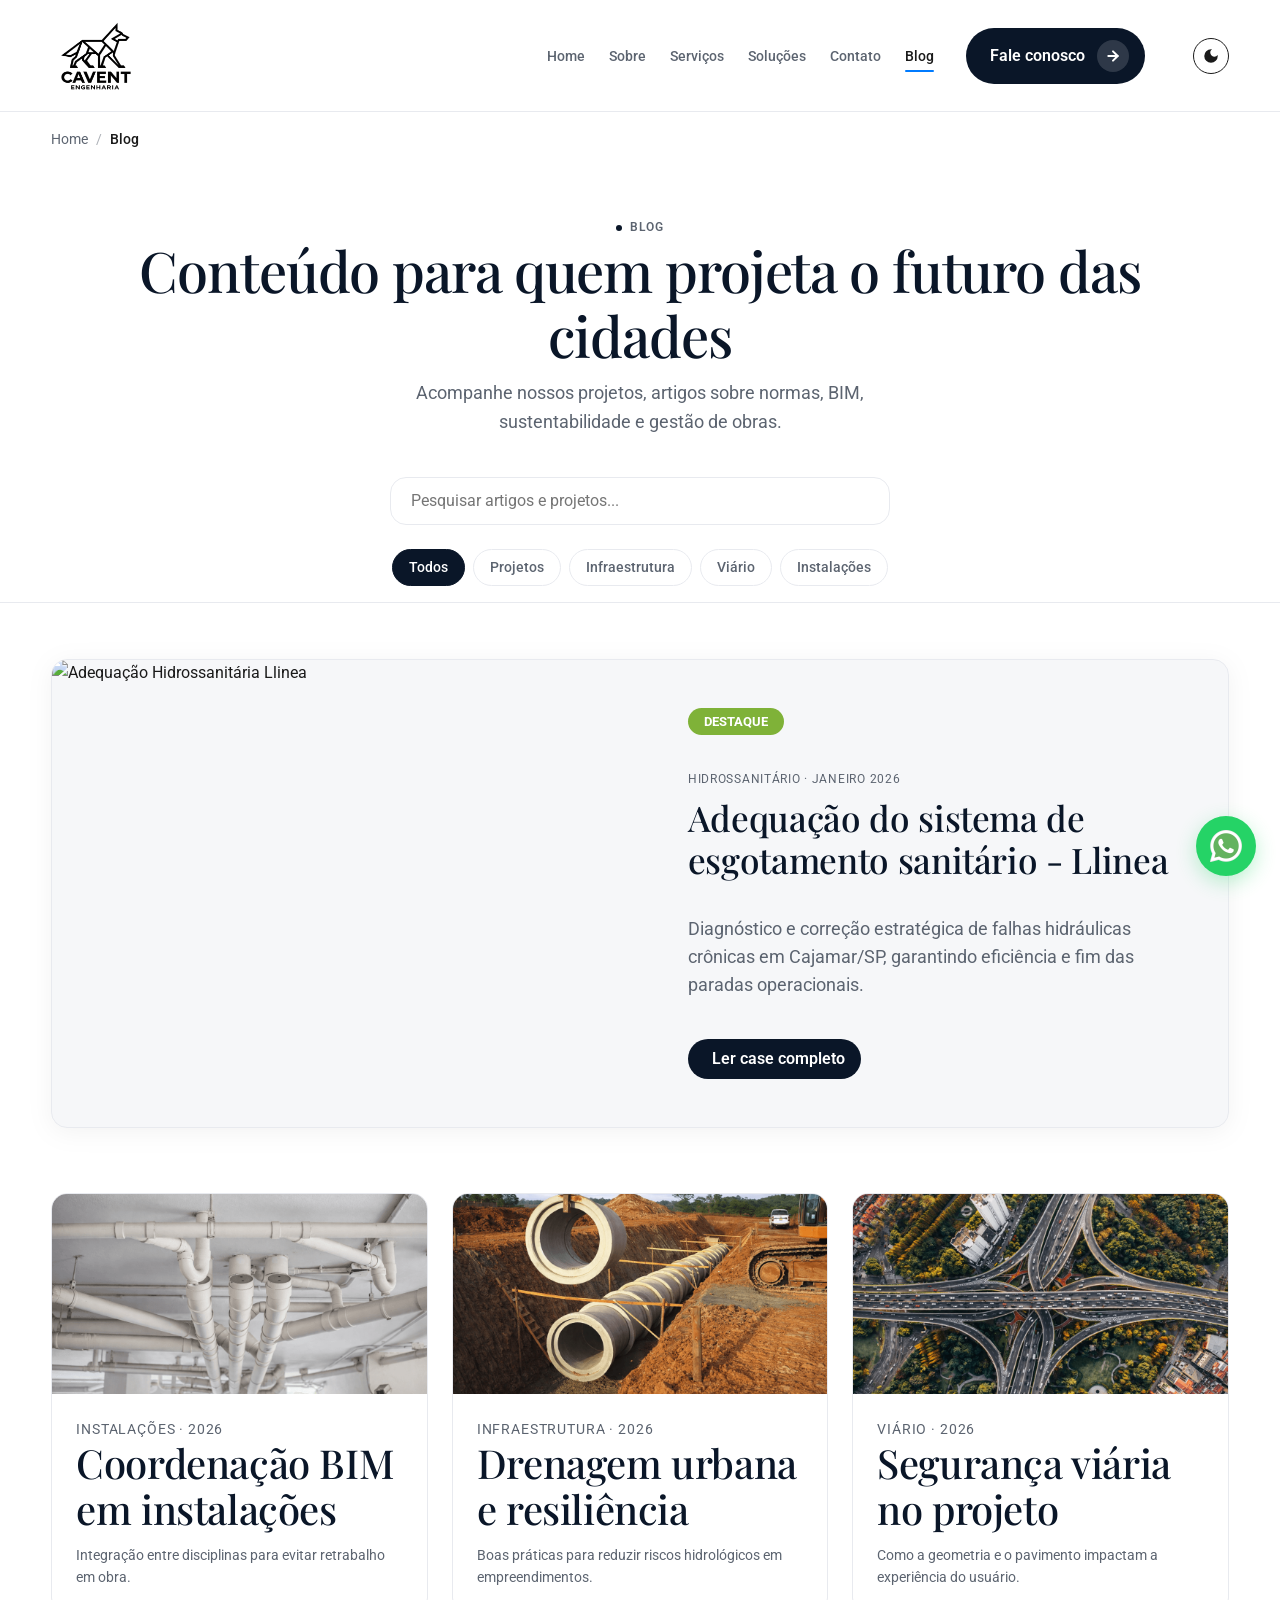
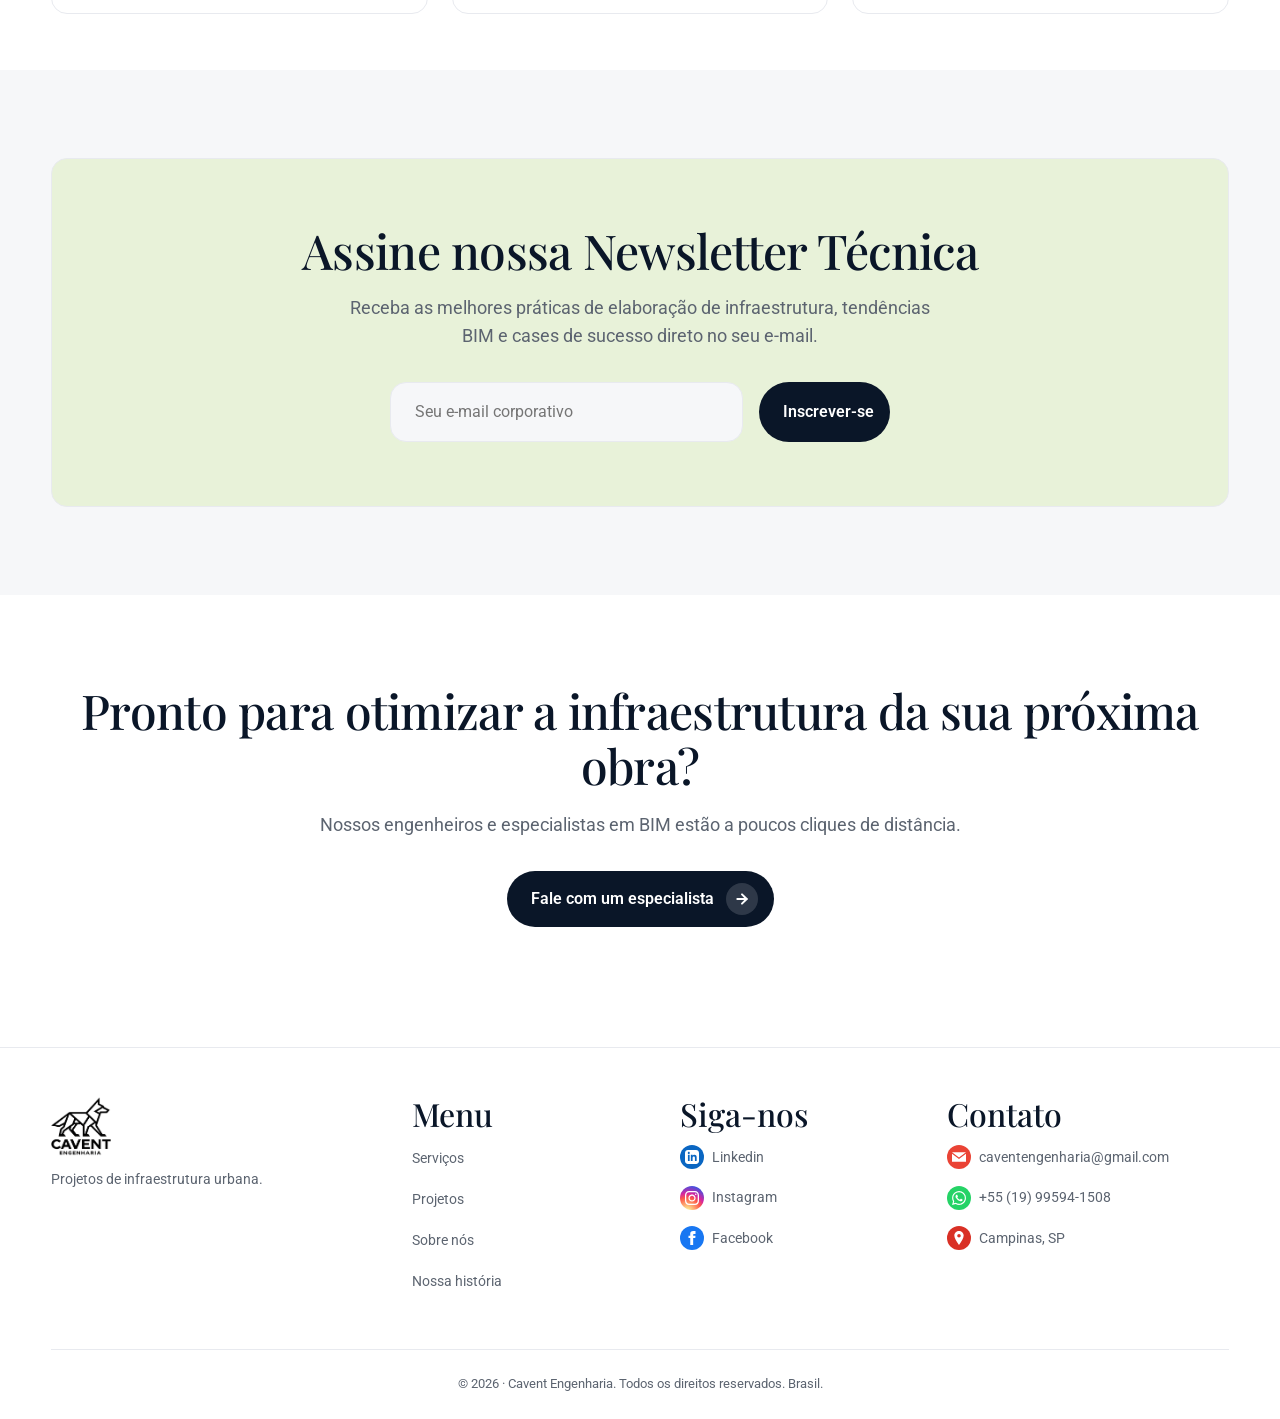
==== commit b0fd7a22: "style: aplicação global de text-lg aos subtítulos de h1" ====
--- a/blog.html
+++ b/blog.html
@@ -68,7 +68,7 @@
       <div class="container">
         <p class="section-label">Blog</p>
         <h1>Conteúdo para quem projeta o futuro das cidades</h1>
-        <p>Acompanhe nossos projetos, artigos sobre normas, BIM, sustentabilidade e gestão de obras.</p>
+        <p class="text-lg">Acompanhe nossos projetos, artigos sobre normas, BIM, sustentabilidade e gestão de obras.</p>
         
         <div class="blog-hub-controls">
           <div class="blog-search">
--- a/css/styles.css
+++ b/css/styles.css
@@ -1,6 +1,6 @@
 /* Desenvolvido por Lucas Pereira (https://www.linkedin.com/in/lucasadmpereira/) e Eduardo Serpa (https://www.linkedin.com/in/eduardo-serpa/) */
 
-/* Cavent Engenharia — design tokens e base */
+/* Cavent Engenharia â€” design tokens e base */
 :root {
   --color-navy: #0a1628;
   --color-navy-soft: #111f36;
@@ -39,7 +39,7 @@
   --shadow-soft: 0 18px 50px rgba(0, 0, 0, 0.5);
 }
 
-/* ——— Base & Resets ——— */
+/* â€”â€”â€” Base & Resets â€”â€”â€” */
 *,
 *::before,
 *::after {
@@ -50,7 +50,7 @@
   scroll-behavior: smooth;
   scroll-padding-top: calc(var(--header-h) + 1rem);
   overflow-y: scroll;
-  /* Previne pulo/mudança de tamanho do header entre páginas curtas e longas */
+  /* Previne pulo/mudanÃ§a de tamanho do header entre pÃ¡ginas curtas e longas */
 }
 
 body {
@@ -140,6 +140,11 @@
 h5 { font-size: 24px; }
 h6 { font-size: 16px; }
 
+.text-lg {
+  font-size: 18px;
+  line-height: 1.6;
+}
+
 .text-center {
   text-align: center;
 }
@@ -168,7 +173,7 @@
 }
 
 html[data-theme="dark"] .site-header {
-  background: #4b5563; /* Cinza médio */
+  background: #4b5563; /* Cinza mÃ©dio */
   border-bottom-color: rgba(255, 255, 255, 0.1);
   --color-text: #ffffff;
   --color-text-muted: #d1d5db;
@@ -311,7 +316,28 @@
   overflow: hidden;
 }
 
-.btn:hover .btn__icon svg {
+.btn-text {
+  display: inline-flex;
+  align-items: center;
+  gap: 0.5rem;
+  color: var(--color-primary);
+  font-weight: 600;
+  font-size: 0.9rem;
+  margin-top: 1rem;
+  cursor: pointer;
+  text-decoration: none;
+  transition: opacity 0.2s;
+}
+
+.btn-text .btn__icon {
+  width: auto;
+  height: auto;
+  background: none !important;
+  padding: 0;
+}
+
+.btn:hover .btn__icon svg,
+.btn-text:hover .btn__icon svg {
   animation: planetary-roll 0.4s cubic-bezier(0.65, 0, 0.35, 1);
 }
 
@@ -783,6 +809,7 @@
 .carousel-card__body h3 {
   font-size: 40px;
   letter-spacing: -0.01em;
+  color: var(--color-white);
 }
 
 .carousel-card__body p {
@@ -960,9 +987,9 @@
   padding: 0.5rem;
 }
 
-.timeline__content h3 {
-  font-size: 40px;
-  letter-spacing: -0.01em;
+.timeline__content h4 {
+  margin-top: 0;
+  margin-bottom: 0.5rem;
 }
 
 .timeline__content p {
@@ -1042,9 +1069,8 @@
   direction: ltr;
 }
 
-.team-card__text h2 {
+.team-card__text h4 {
   margin: 0 0 0.35rem;
-  font-size: 24px;
 }
 
 .team-card__text .role {
@@ -1081,6 +1107,25 @@
 }
 
 /* Contact */
+.contact-media {
+  display: flex;
+  overflow: hidden;
+}
+
+.map-full {
+  width: 100%;
+  height: 480px;
+  background: var(--color-surface);
+}
+
+.map-full .map-wrap {
+  width: 100%;
+  height: 100%;
+  border: 0;
+  display: block;
+  filter: grayscale(0.2);
+}
+
 .contact-grid {
   display: grid;
   grid-template-columns: 1fr 1fr;
@@ -1181,15 +1226,6 @@
   }
 }
 
-/* Map */
-.map-wrap {
-  width: 100%;
-  height: 380px;
-  border: 0;
-  display: block;
-  filter: grayscale(0.2);
-}
-
 /* Footer */
 .site-footer {
   border-top: 1px solid var(--color-border);
@@ -1350,6 +1386,8 @@
 }
 
 .solution-card {
+  display: flex;
+  flex-direction: column;
   border-radius: var(--radius-md);
   overflow: hidden;
   border: 1px solid var(--color-border);
@@ -1363,6 +1401,9 @@
 }
 
 .solution-card__body {
+  display: flex;
+  flex-direction: column;
+  flex: 1;
   padding: 1.5rem;
 }
 
@@ -1549,14 +1590,14 @@
   margin-left: 1rem;
 }
 
-/* Hover em modo claro (botão para modo escuro - ícone lua) */
+/* Hover em modo claro (botÃ£o para modo escuro - Ã­cone lua) */
 html:not([data-theme="dark"]) .theme-toggle:hover {
   background: #0a1628;
   color: #ffffff;
   border-color: #0a1628;
 }
 
-/* Hover em modo escuro (botão para modo claro - ícone sol) */
+/* Hover em modo escuro (botÃ£o para modo claro - Ã­cone sol) */
 html[data-theme="dark"] .theme-toggle:hover {
   background: #ffffff;
   color: #0a1628;
@@ -1784,7 +1825,7 @@
   justify-content: center;
 }
 
-/* Modal de Serviços */
+/* Modal de ServiÃ§os */
 .service-modal {
   position: fixed;
   top: 0;
@@ -1932,8 +1973,10 @@
   }
 }
 
-/* Cursor pointer para cards clicáveis */
+/* Cursor pointer para cards clicÃ¡veis */
 .solution-card {
+  display: flex;
+  flex-direction: column;
   cursor: pointer;
   transition: transform 0.3s ease, box-shadow 0.3s ease;
 }
@@ -1980,7 +2023,7 @@
   font-weight: 500;
 }
 
-/* Botão Voltar no Blog */
+/* BotÃ£o Voltar no Blog */
 .post-back-btn {
   display: inline-flex;
   align-items: center;
@@ -2003,3 +2046,10 @@
 }
 
 .icon-x { width: 22px; height: 22px; border-radius: 50%; background: #d5d9e0; display: flex; align-items: center; justify-content: center; } .icon-x::after { content: ''; width: 12px; height: 12px; background-image: url('data:image/svg+xml,%3Csvg xmlns=%22http://www.w3.org/2000/svg%22 viewBox=%220 0 24 24%22 fill=%22none%22 stroke=%22white%22 stroke-width=%223.5%22 stroke-linecap=%22round%22 stroke-linejoin=%22round%22%3E%3Cline x1=%2218%22 y1=%226%22 x2=%226%22 y2=%2218%22%3E%3C/line%3E%3Cline x1=%226%22 y1=%226%22 x2=%2218%22 y2=%2218%22%3E%3C/line%3E%3C/svg%3E'); background-size: contain; background-repeat: no-repeat; }
+
+
+/* Bottom alignment for card buttons */
+.solution-card__body .btn-text {
+  margin-top: auto;
+  padding-top: 1.5rem;
+}
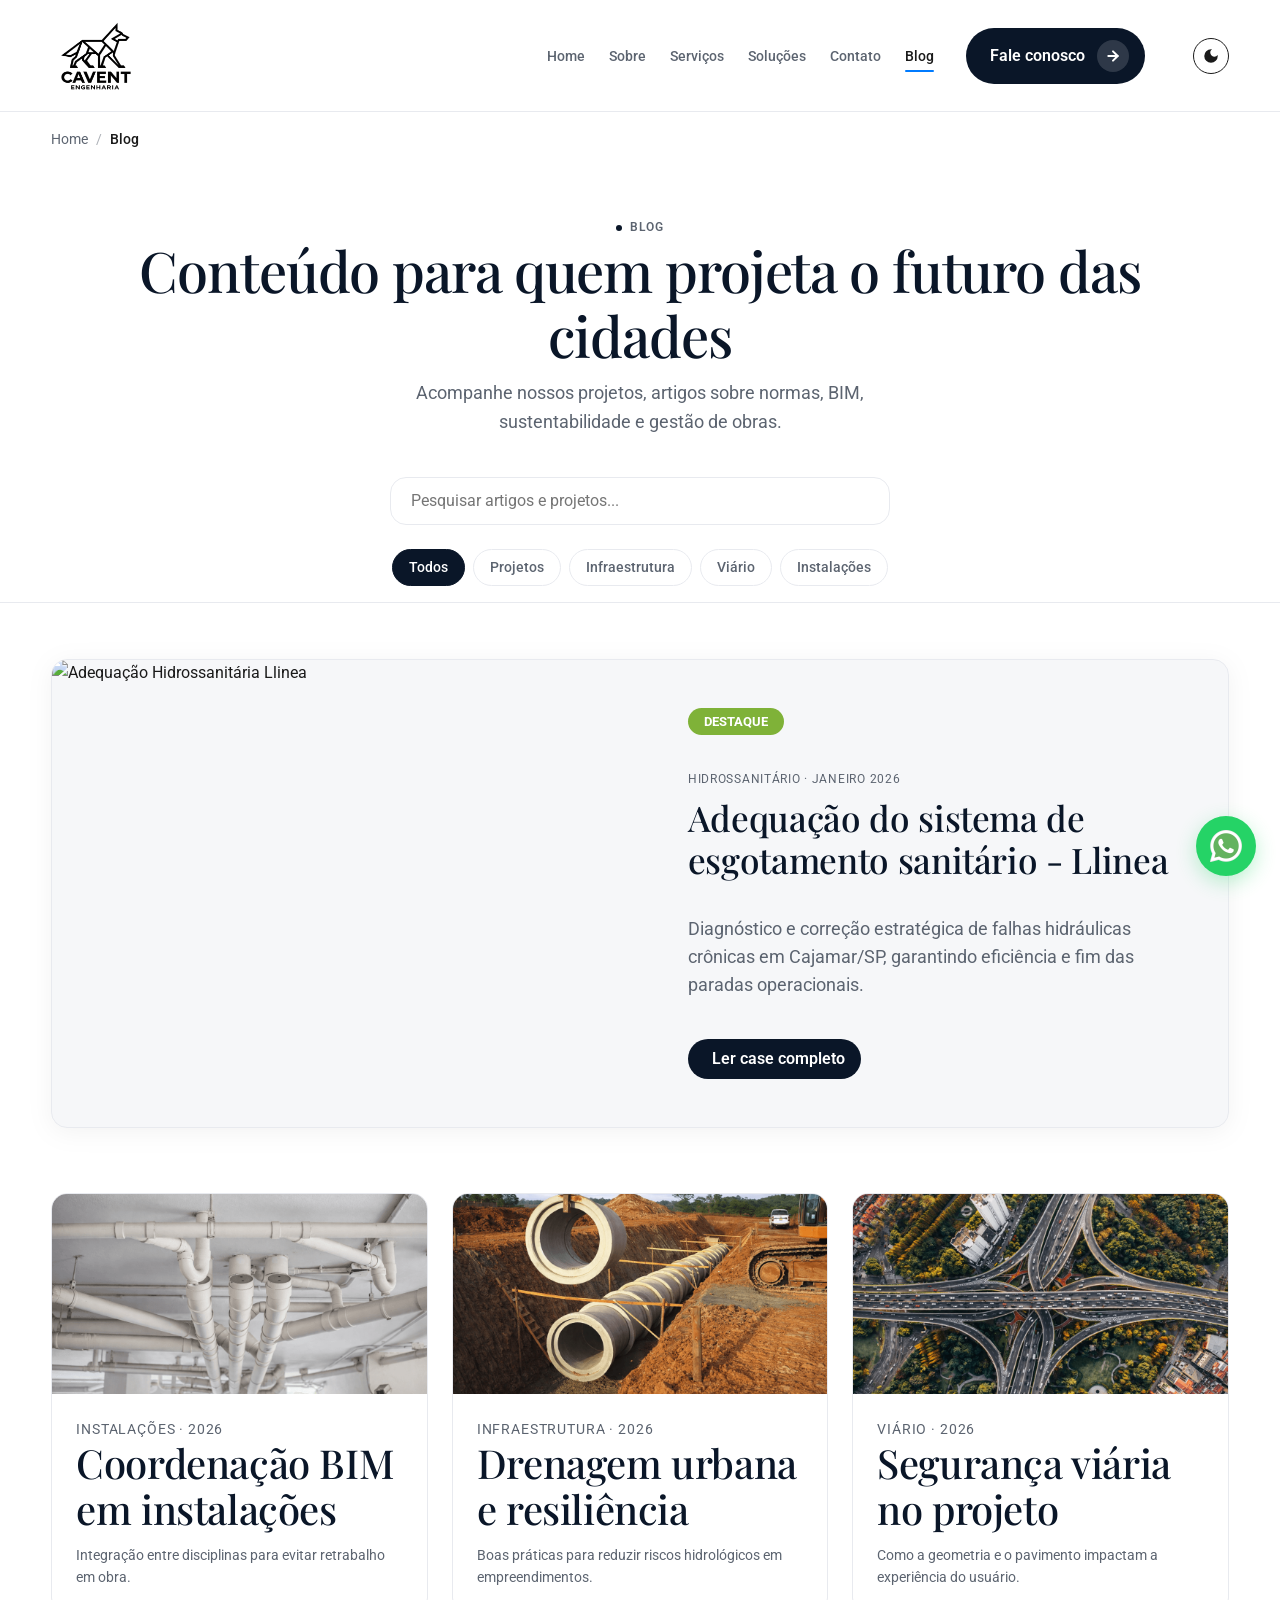
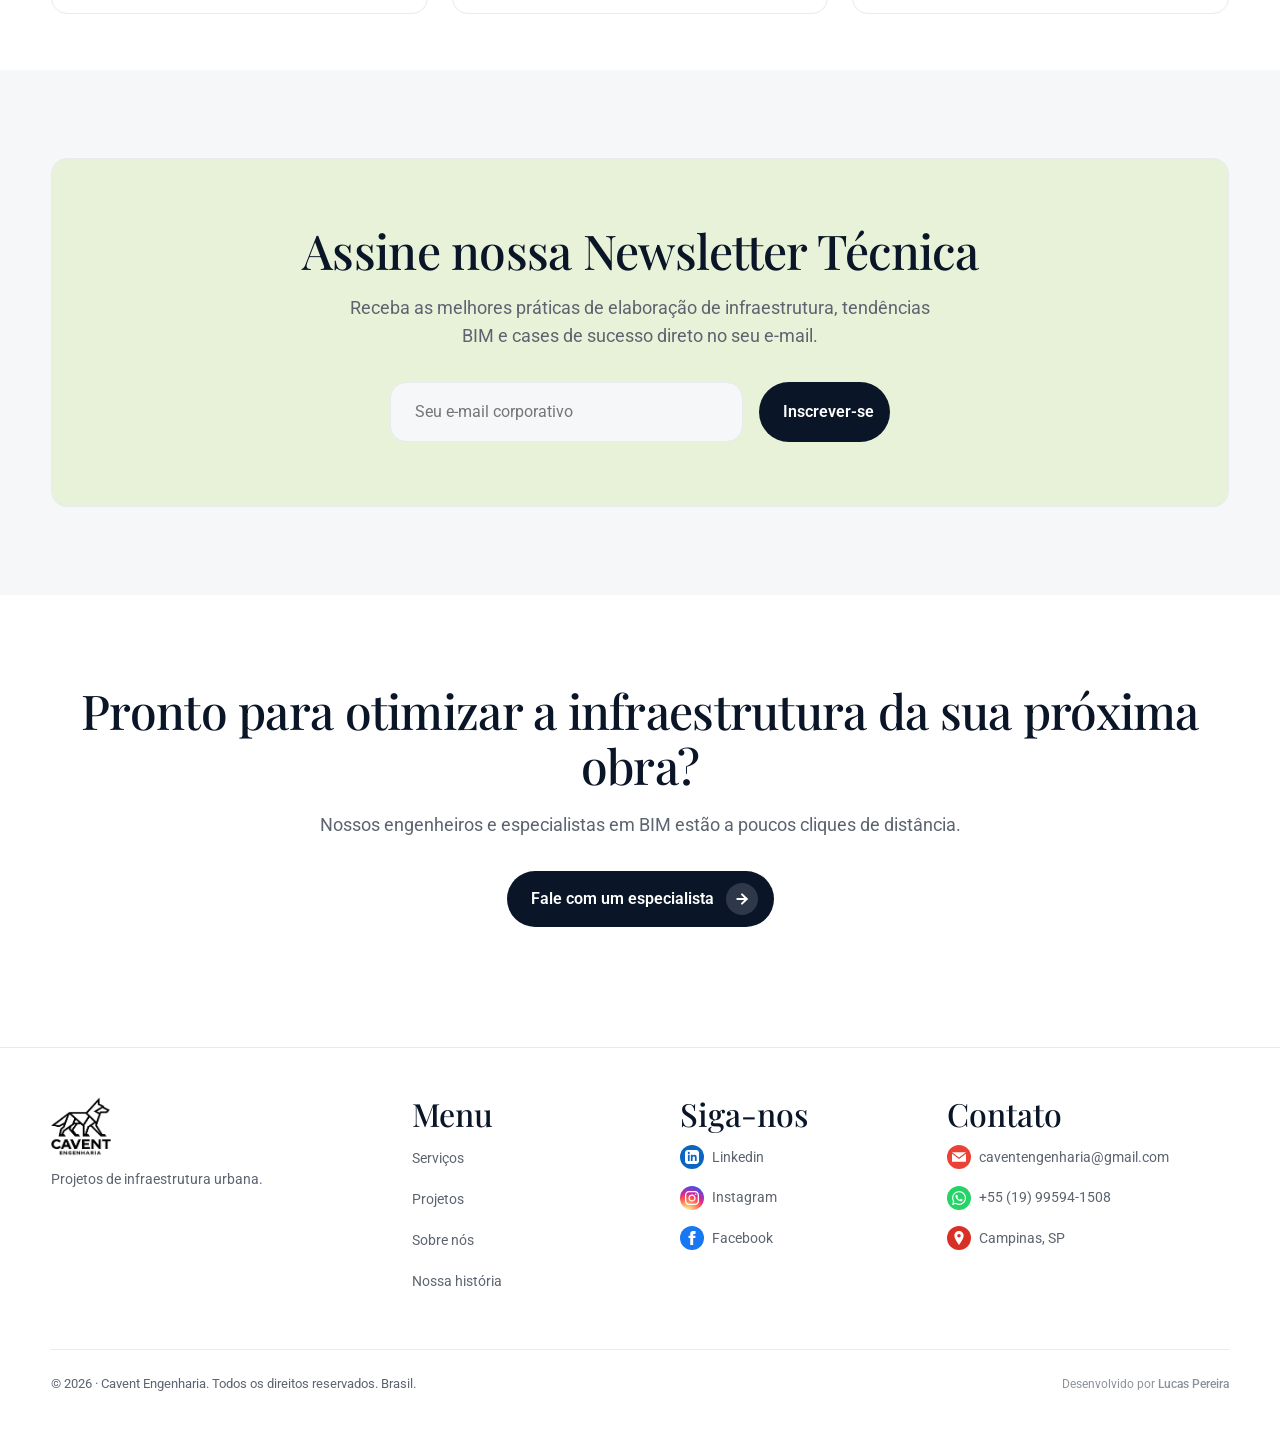
==== commit b9480516: "feat: adição de crédito de desenvolvedor no rodapé" ====
--- a/blog.html
+++ b/blog.html
@@ -214,7 +214,7 @@
         </ul>
       </div>
     </div>
-    <div class="container footer-bottom">© 2026 · Cavent Engenharia. Todos os direitos reservados. Brasil.</div>
+    <div class="container footer-bottom"><span>© 2026 · Cavent Engenharia. Todos os direitos reservados. Brasil.</span><div class="footer-credit">Desenvolvido por <a href="https://www.linkedin.com/in/lucasadmpereira/" target="_blank" rel="noopener noreferrer">Lucas Pereira</a></div></div>
   </footer>
   <a href="https://wa.me/5519995941508?text=Olá,%20vim%20pelo%20site%20e%20gostaria%20de%20saber%20mais%20sobre%20os%20serviços%20da%20Cavent%20Engenharia." class="whatsapp-float" target="_blank" rel="noopener noreferrer" aria-label="Fale conosco pelo WhatsApp">
     <img src="assets/logo-mark.webp" alt="WhatsApp">
--- a/css/styles.css
+++ b/css/styles.css
@@ -1,6 +1,6 @@
 /* Desenvolvido por Lucas Pereira (https://www.linkedin.com/in/lucasadmpereira/) e Eduardo Serpa (https://www.linkedin.com/in/eduardo-serpa/) */
 
-/* Cavent Engenharia â€” design tokens e base */
+/* Cavent Engenharia Ã¢â‚¬â€ design tokens e base */
 :root {
   --color-navy: #0a1628;
   --color-navy-soft: #111f36;
@@ -39,7 +39,7 @@
   --shadow-soft: 0 18px 50px rgba(0, 0, 0, 0.5);
 }
 
-/* â€”â€”â€” Base & Resets â€”â€”â€” */
+/* Ã¢â‚¬â€Ã¢â‚¬â€Ã¢â‚¬â€ Base & Resets Ã¢â‚¬â€Ã¢â‚¬â€Ã¢â‚¬â€ */
 *,
 *::before,
 *::after {
@@ -50,7 +50,7 @@
   scroll-behavior: smooth;
   scroll-padding-top: calc(var(--header-h) + 1rem);
   overflow-y: scroll;
-  /* Previne pulo/mudanÃ§a de tamanho do header entre pÃ¡ginas curtas e longas */
+  /* Previne pulo/mudanÃƒÂ§a de tamanho do header entre pÃƒÂ¡ginas curtas e longas */
 }
 
 body {
@@ -173,7 +173,7 @@
 }
 
 html[data-theme="dark"] .site-header {
-  background: #4b5563; /* Cinza mÃ©dio */
+  background: #4b5563; /* Cinza mÃƒÂ©dio */
   border-bottom-color: rgba(255, 255, 255, 0.1);
   --color-text: #ffffff;
   --color-text-muted: #d1d5db;
@@ -1308,11 +1308,39 @@
 }
 
 .footer-bottom {
-  text-align: center;
+  display: flex;
+  justify-content: space-between;
+  align-items: center;
+  flex-wrap: wrap;
+  gap: 1rem;
   font-size: 13px;
   color: var(--color-text-muted);
-  padding-top: 1.5rem;
+  padding: 1.5rem 0;
   border-top: 1px solid var(--color-border);
+}
+
+.footer-credit {
+  font-size: 12px;
+  opacity: 0.7;
+}
+
+.footer-credit a {
+  color: inherit;
+  text-decoration: none;
+  transition: opacity 0.2s, color 0.2s;
+  font-weight: 500;
+}
+
+.footer-credit a:hover {
+  opacity: 1;
+  color: var(--color-primary);
+}
+
+@media (max-width: 640px) {
+  .footer-bottom {
+    flex-direction: column;
+    text-align: center;
+  }
 }
 
 .icon-inline {
@@ -1590,14 +1618,14 @@
   margin-left: 1rem;
 }
 
-/* Hover em modo claro (botÃ£o para modo escuro - Ã­cone lua) */
+/* Hover em modo claro (botÃƒÂ£o para modo escuro - ÃƒÂ­cone lua) */
 html:not([data-theme="dark"]) .theme-toggle:hover {
   background: #0a1628;
   color: #ffffff;
   border-color: #0a1628;
 }
 
-/* Hover em modo escuro (botÃ£o para modo claro - Ã­cone sol) */
+/* Hover em modo escuro (botÃƒÂ£o para modo claro - ÃƒÂ­cone sol) */
 html[data-theme="dark"] .theme-toggle:hover {
   background: #ffffff;
   color: #0a1628;
@@ -1825,7 +1853,7 @@
   justify-content: center;
 }
 
-/* Modal de ServiÃ§os */
+/* Modal de ServiÃƒÂ§os */
 .service-modal {
   position: fixed;
   top: 0;
@@ -1973,7 +2001,7 @@
   }
 }
 
-/* Cursor pointer para cards clicÃ¡veis */
+/* Cursor pointer para cards clicÃƒÂ¡veis */
 .solution-card {
   display: flex;
   flex-direction: column;
@@ -2023,7 +2051,7 @@
   font-weight: 500;
 }
 
-/* BotÃ£o Voltar no Blog */
+/* BotÃƒÂ£o Voltar no Blog */
 .post-back-btn {
   display: inline-flex;
   align-items: center;
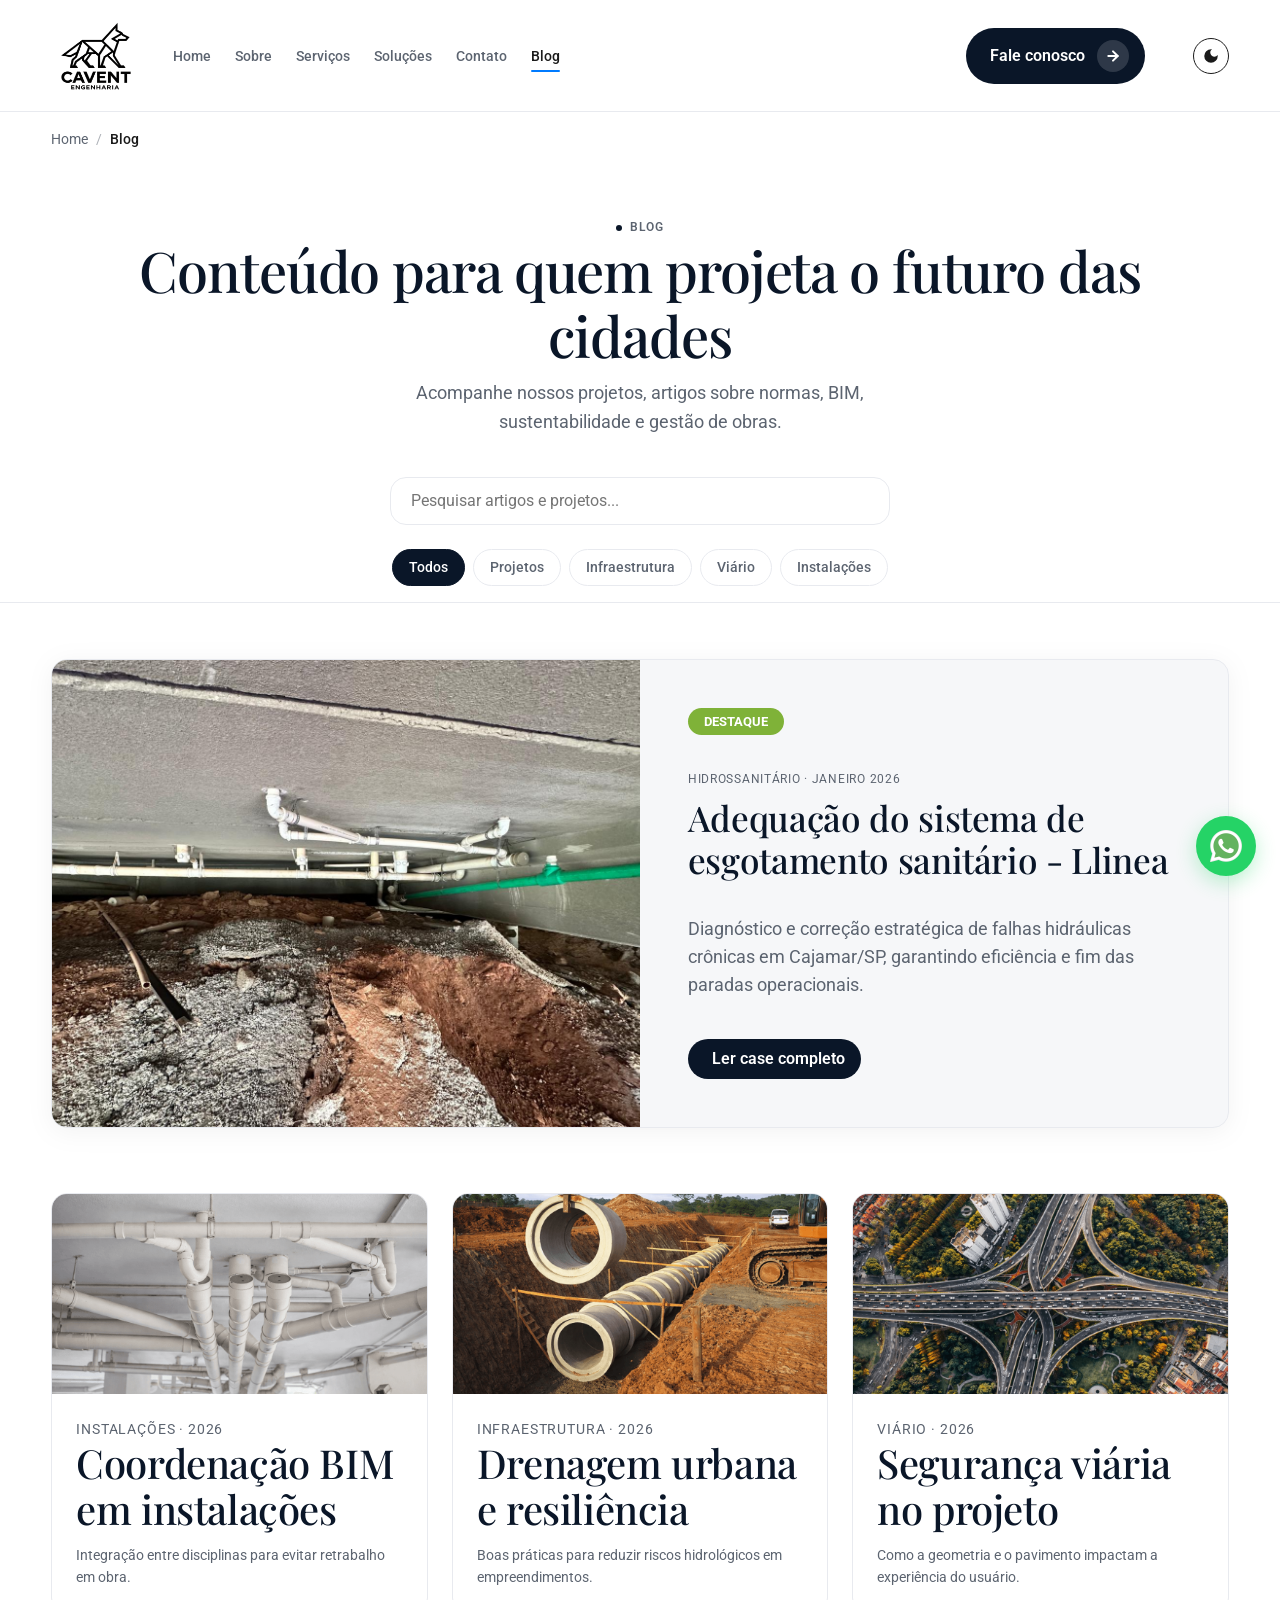
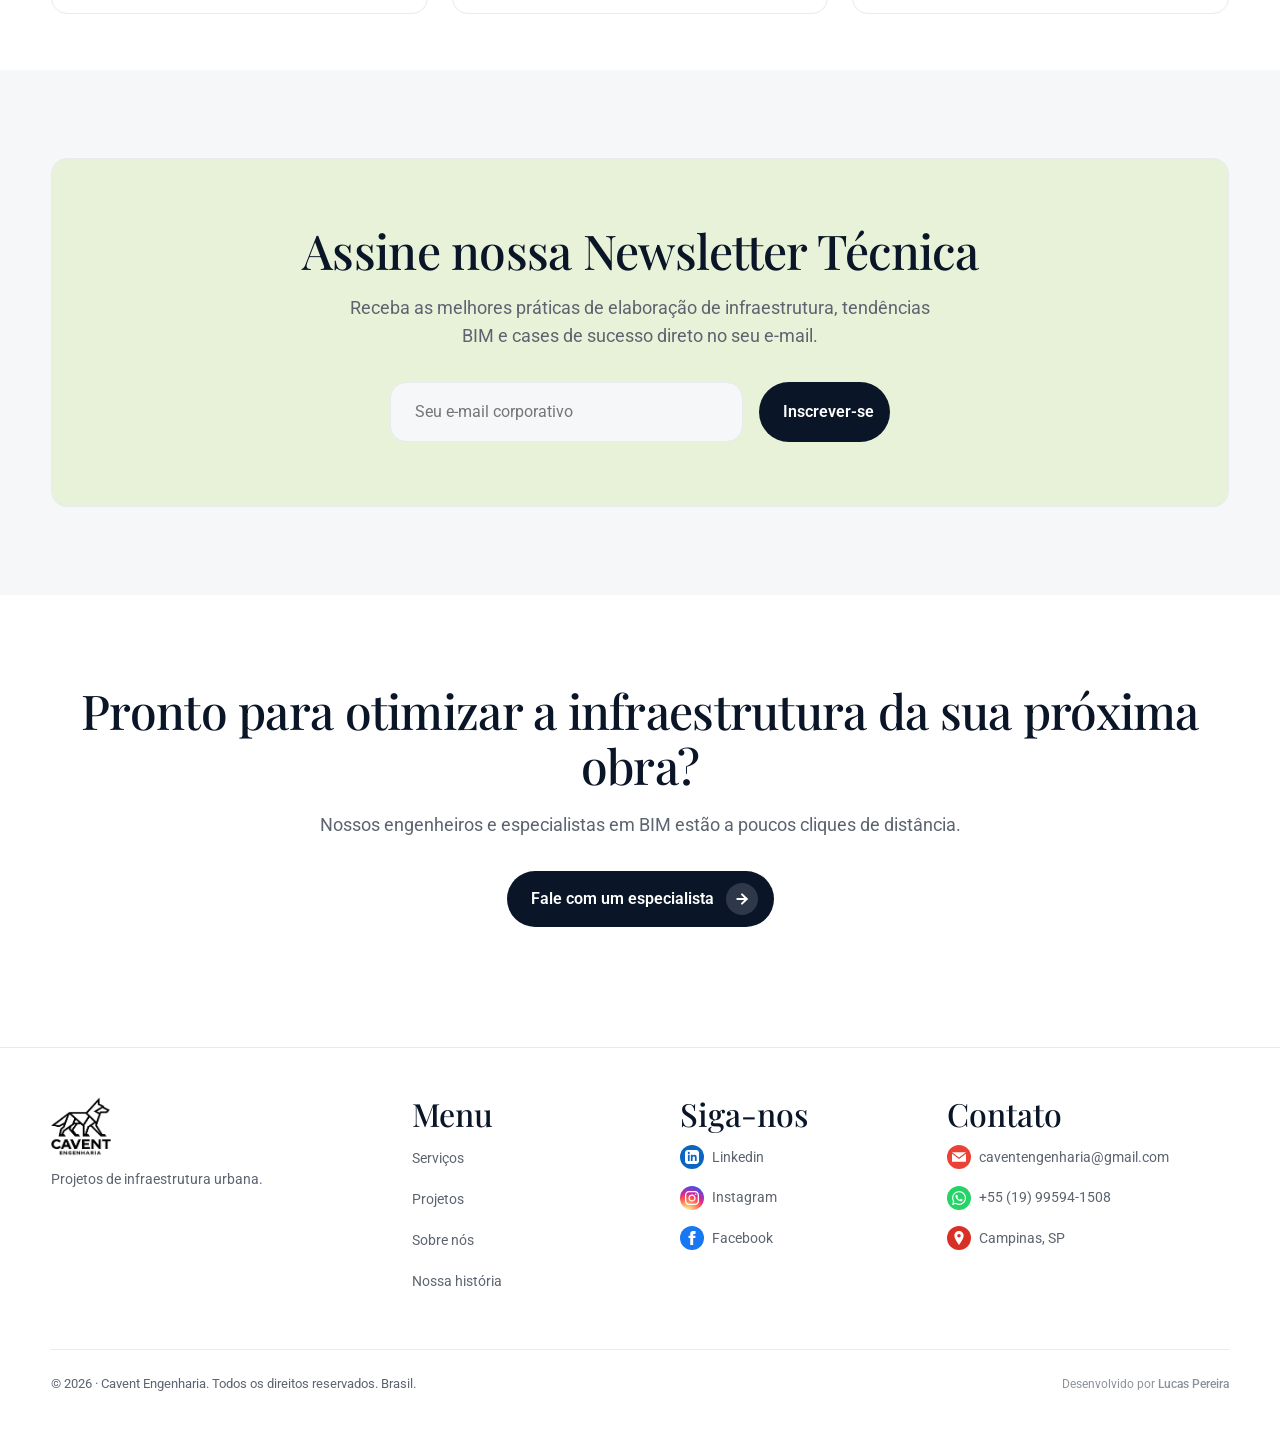
==== commit f97fec1f: "refactor: padronização de nomenclatura de assets e atualização de referências" ====
--- a/blog.html
+++ b/blog.html
@@ -5,8 +5,8 @@
   <meta charset="UTF-8">
   <meta name="viewport" content="width=device-width, initial-scale=1.0">
   <meta name="description" content="Blog Cavent Engenharia — artigos sobre infraestrutura, BIM e sustentabilidade.">
-  <link rel="icon" href="assets/favicon.png" type="image/png" sizes="any">
-  <link rel="apple-touch-icon" href="assets/favicon.png">
+  <link rel="icon" href="assets/brand-favicon.png" type="image/png" sizes="any">
+  <link rel="apple-touch-icon" href="assets/brand-favicon.png">
   <title>Blog | Cavent Engenharia</title>
   <link rel="preconnect" href="https://fonts.googleapis.com">
   <link rel="preconnect" href="https://fonts.gstatic.com" crossorigin>
@@ -26,7 +26,7 @@
   <header class="site-header">
     <div class="container site-header__inner">
       <a class="brand" href="index.html">
-        <img class="brand__mark" src="assets/contact-side.png" width="40" height="40" alt="" decoding="async">
+        <img class="brand__mark" src="assets/brand-logo-vertical.png" width="40" height="40" alt="" decoding="async">
         <span class="brand__text">
           <span class="brand__name">CAVENT</span>
           <span class="brand__tag">ENGENHARIA</span>
@@ -92,7 +92,7 @@
         <article data-category="infraestrutura" style="display: flex; flex-wrap: wrap; background: var(--color-surface); border-radius: var(--radius-lg); overflow: hidden; align-items: stretch; border: 1px solid var(--color-border); filter: drop-shadow(0 4px 12px rgba(0,0,0,0.05));">
           <div style="flex: 1 1 50%; min-width: 300px;">
             <a href="blog/adequacao-hidrossanitaria-llinea.html" style="display: block; height: 100%;">
-              <img src="assets/imagem-0001-Llinea-CajamarSP.jpg" width="800" height="450" alt="Adequação Hidrossanitária Llinea" style="height: 100%; width: 100%; min-height: 350px; object-fit: cover;">
+              <img src="assets/proj-llinea.jpg" width="800" height="450" alt="Adequação Hidrossanitária Llinea" style="height: 100%; width: 100%; min-height: 350px; object-fit: cover;">
             </a>
           </div>
           <div style="flex: 1 1 50%; padding: 3rem; min-width: 300px; display: flex; flex-direction: column; justify-content: center;">
@@ -115,7 +115,7 @@
         
         <article class="blog-card" data-category="instalacoes">
           <a href="blog/coordenacao-bim-instalacoes.html" style="display: block;">
-            <img src="assets/serv-hidrossanitario.png" width="640" height="200" alt="Coordenação BIM" style="height:200px;object-fit:cover;width:100%">
+            <img src="assets/service-hidrossanitario.png" width="640" height="200" alt="Coordenação BIM" style="height:200px;object-fit:cover;width:100%">
             <div class="blog-card__body">
               <p class="blog-card__meta">Instalações · 2026</p>
               <h3>Coordenação BIM em instalações</h3>
@@ -126,7 +126,7 @@
 
         <article class="blog-card" data-category="infraestrutura">
           <a href="blog/drenagem-urbana-resiliencia.html" style="display: block;">
-            <img src="assets/serv-drenagem.png" width="640" height="200" alt="" style="height:200px;object-fit:cover;width:100%">
+            <img src="assets/service-drenagem.png" width="640" height="200" alt="" style="height:200px;object-fit:cover;width:100%">
             <div class="blog-card__body">
               <p class="blog-card__meta">Infraestrutura · 2026</p>
               <h3>Drenagem urbana e resiliência</h3>
@@ -137,7 +137,7 @@
 
         <article class="blog-card" data-category="viario">
           <a href="blog/seguranca-viaria-projeto.html" style="display: block;">
-            <img src="assets/serv-viario.png" width="640" height="200" alt="" style="height:200px;object-fit:cover;width:100%">
+            <img src="assets/service-viario.png" width="640" height="200" alt="" style="height:200px;object-fit:cover;width:100%">
             <div class="blog-card__body">
               <p class="blog-card__meta">Viário · 2026</p>
               <h3>Segurança viária no projeto</h3>
@@ -183,7 +183,7 @@
     <div class="container footer-grid">
       <div class="footer-col">
         <div class="brand" style="margin-bottom:0.75rem">
-          <img class="brand__mark" src="assets/contact-side.png" width="36" height="36" alt="" decoding="async">
+          <img class="brand__mark" src="assets/brand-logo-vertical.png" width="36" height="36" alt="" decoding="async">
           <span class="brand__text"><span class="brand__name">CAVENT ENGENHARIA</span></span>
         </div>
         <p style="color:var(--color-text-muted);font-size:0.9rem;margin:0">Projetos de infraestrutura urbana.</p>
@@ -217,7 +217,7 @@
     <div class="container footer-bottom"><span>© 2026 · Cavent Engenharia. Todos os direitos reservados. Brasil.</span><div class="footer-credit">Desenvolvido por <a href="https://www.linkedin.com/in/lucasadmpereira/" target="_blank" rel="noopener noreferrer">Lucas Pereira</a></div></div>
   </footer>
   <a href="https://wa.me/5519995941508?text=Olá,%20vim%20pelo%20site%20e%20gostaria%20de%20saber%20mais%20sobre%20os%20serviços%20da%20Cavent%20Engenharia." class="whatsapp-float" target="_blank" rel="noopener noreferrer" aria-label="Fale conosco pelo WhatsApp">
-    <img src="assets/logo-mark.webp" alt="WhatsApp">
+    <img src="assets/brand-mark.webp" alt="WhatsApp">
   </a>
   <script src="js/main.js" defer></script>
 </body>
--- a/css/styles.css
+++ b/css/styles.css
@@ -241,12 +241,14 @@
   display: flex;
   align-items: center;
   gap: 2rem;
+  flex: 1;
 }
 
 .nav__links {
   display: flex;
   align-items: center;
   gap: 1.5rem;
+  margin-right: auto;
 }
 
 .nav__links a {
@@ -427,6 +429,7 @@
     opacity: 0;
     pointer-events: none;
     transition: transform 0.28s ease, opacity 0.28s ease;
+    flex: none;
   }
 
   .nav.is-open {
@@ -439,6 +442,7 @@
     flex-direction: column;
     align-items: flex-start;
     gap: 0.75rem;
+    margin-right: 0;
   }
 
   .nav .btn {
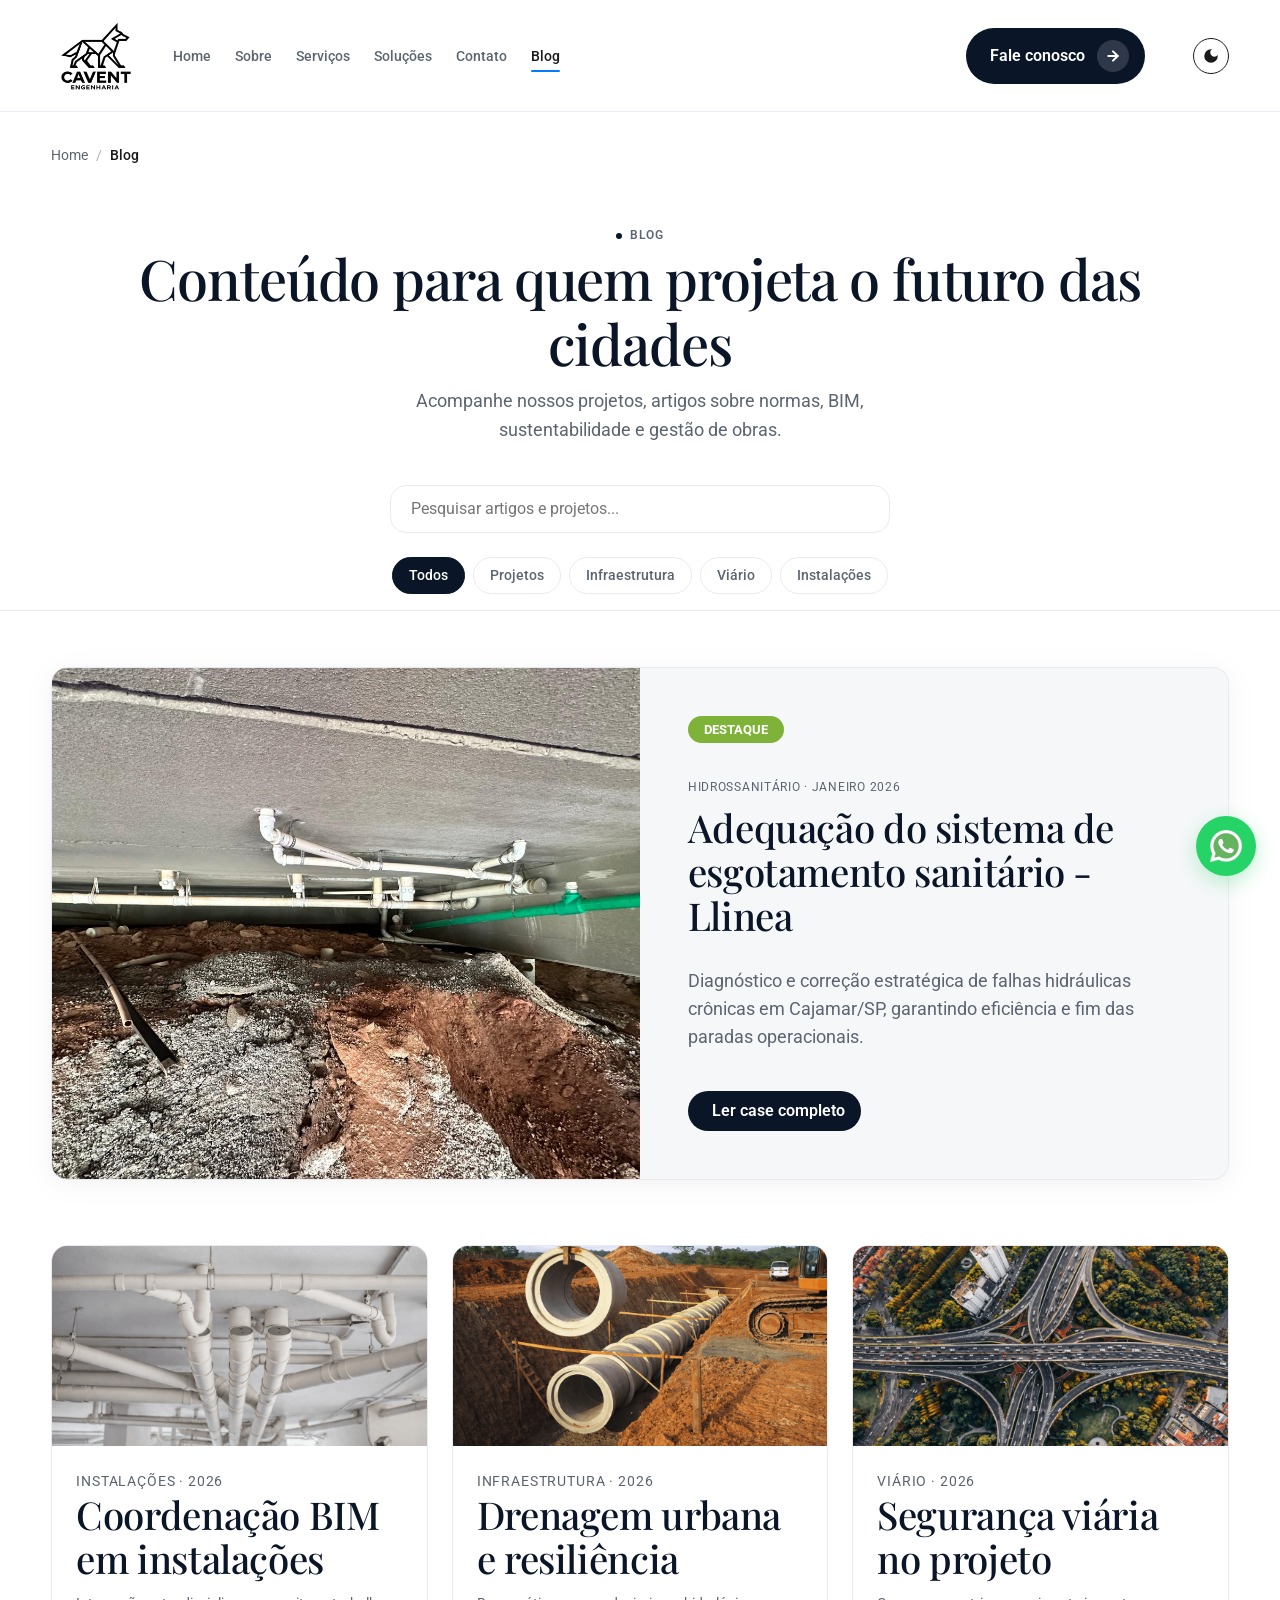
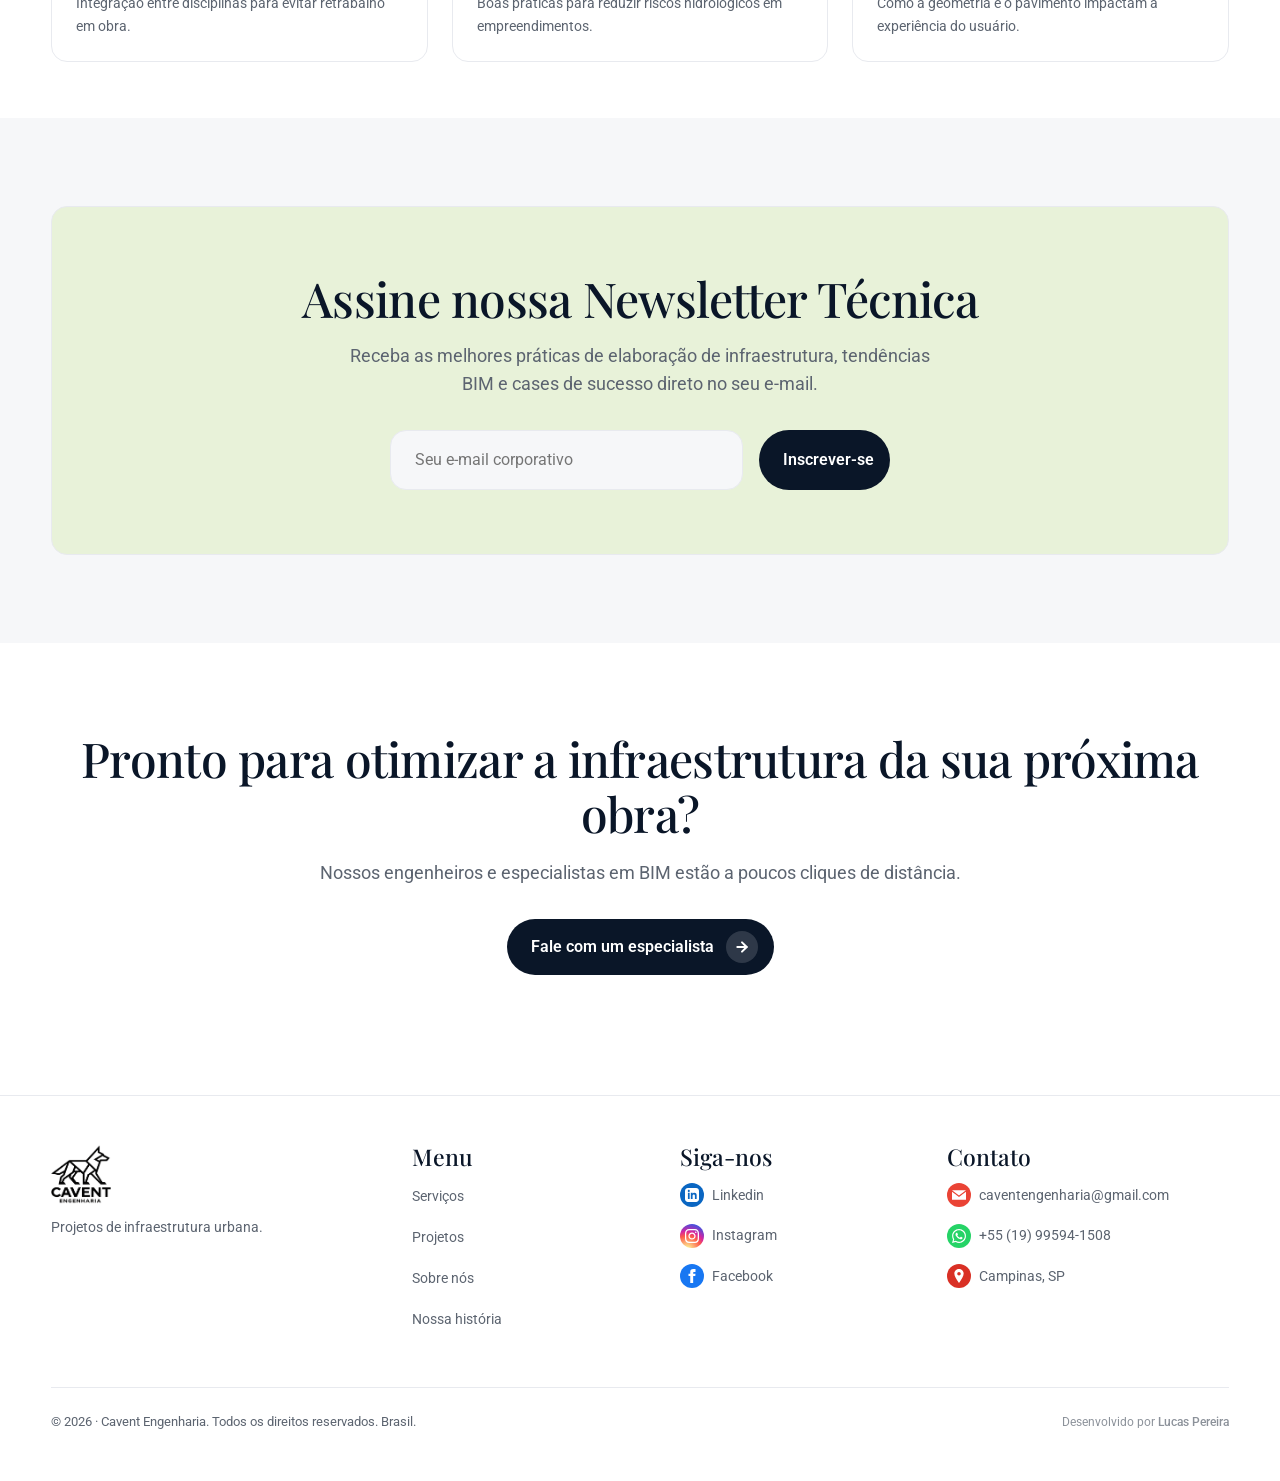
==== commit 6ece9bc7: "UI: Padronização visual, responsividade e ajustes de tema - CSS: Limpeza de comentários do código.  " ====
--- a/blog.html
+++ b/blog.html
@@ -4,10 +4,21 @@
 <head>
   <meta charset="UTF-8">
   <meta name="viewport" content="width=device-width, initial-scale=1.0">
-  <meta name="description" content="Blog Cavent Engenharia — artigos sobre infraestrutura, BIM e sustentabilidade.">
+  <meta name="description" content="Blog da Cavent Engenharia — artigos técnicos sobre infraestrutura urbana, metodologia BIM, sustentabilidade, drenagem, segurança viária e cases de projetos.">
+  <meta name="keywords" content="blog engenharia civil, artigos BIM, infraestrutura urbana, drenagem sustentável, segurança viária, cases de engenharia, Cavent Engenharia">
+  <meta name="author" content="Cavent Engenharia & Projetos">
+  <meta name="robots" content="index, follow">
+  <link rel="canonical" href="https://caventengenharia.com.br/blog.html">
+  <meta property="og:type" content="website">
+  <meta property="og:title" content="Blog | Cavent Engenharia — Artigos sobre Infraestrutura e BIM">
+  <meta property="og:description" content="Conteúdo técnico sobre infraestrutura urbana, BIM, sustentabilidade e cases de projetos de engenharia.">
+  <meta property="og:image" content="https://caventengenharia.com.br/assets/brand-og.png">
+  <meta property="og:url" content="https://caventengenharia.com.br/blog.html">
+  <meta property="og:site_name" content="Cavent Engenharia">
+  <meta property="og:locale" content="pt_BR">
   <link rel="icon" href="assets/brand-favicon.png" type="image/png" sizes="any">
   <link rel="apple-touch-icon" href="assets/brand-favicon.png">
-  <title>Blog | Cavent Engenharia</title>
+  <title>Blog | Cavent Engenharia — Artigos sobre Infraestrutura e BIM</title>
   <link rel="preconnect" href="https://fonts.googleapis.com">
   <link rel="preconnect" href="https://fonts.gstatic.com" crossorigin>
   <link
@@ -26,7 +37,7 @@
   <header class="site-header">
     <div class="container site-header__inner">
       <a class="brand" href="index.html">
-        <img class="brand__mark" src="assets/brand-logo-vertical.png" width="40" height="40" alt="" decoding="async">
+        <img class="brand__mark" src="assets/brand-logo-vertical.png" width="40" height="40" alt="Logo Cavent Engenharia" decoding="async">
         <span class="brand__text">
           <span class="brand__name">CAVENT</span>
           <span class="brand__tag">ENGENHARIA</span>
@@ -87,7 +98,6 @@
 
     <section class="section-white" aria-label="Lista de artigos">
       
-      <!-- Artigo Destaque -->
       <div class="container" style="margin-bottom: 4rem;" data-reveal>
         <article data-category="infraestrutura" style="display: flex; flex-wrap: wrap; background: var(--color-surface); border-radius: var(--radius-lg); overflow: hidden; align-items: stretch; border: 1px solid var(--color-border); filter: drop-shadow(0 4px 12px rgba(0,0,0,0.05));">
           <div style="flex: 1 1 50%; min-width: 300px;">
@@ -100,7 +110,7 @@
               <span style="background: var(--color-accent); color: #fff; padding: 0.4rem 1rem; border-radius: 20px; font-size: 0.8rem; font-weight: 700; text-transform: uppercase;">Destaque</span>
             </div>
             <p class="blog-card__meta" style="margin-bottom: 0.5rem;">Hidrossanitário · Janeiro 2026</p>
-            <h3 style="font-size: 2.2rem; font-family: 'Playfair Display', serif; margin-bottom: 1rem; line-height: 1.2;">
+            <h3>
               <a href="blog/adequacao-hidrossanitaria-llinea.html" style="color: inherit; text-decoration: none;">Adequação do sistema de esgotamento sanitário - Llinea</a>
             </h3>
             <p style="color: var(--color-text-muted); font-size: 1.1rem; line-height: 1.6; margin-bottom: 2.5rem;">Diagnóstico e correção estratégica de falhas hidráulicas crônicas em Cajamar/SP, garantindo eficiência e fim das paradas operacionais.</p>
@@ -126,7 +136,7 @@
 
         <article class="blog-card" data-category="infraestrutura">
           <a href="blog/drenagem-urbana-resiliencia.html" style="display: block;">
-            <img src="assets/service-drenagem.png" width="640" height="200" alt="" style="height:200px;object-fit:cover;width:100%">
+            <img src="assets/service-drenagem.png" width="640" height="200" alt="Sistema de drenagem urbana para redução de riscos hidrológicos" style="height:200px;object-fit:cover;width:100%">
             <div class="blog-card__body">
               <p class="blog-card__meta">Infraestrutura · 2026</p>
               <h3>Drenagem urbana e resiliência</h3>
@@ -137,7 +147,7 @@
 
         <article class="blog-card" data-category="viario">
           <a href="blog/seguranca-viaria-projeto.html" style="display: block;">
-            <img src="assets/service-viario.png" width="640" height="200" alt="" style="height:200px;object-fit:cover;width:100%">
+            <img src="assets/service-viario.png" width="640" height="200" alt="Projeto viário com geometria e pavimentação para segurança do usuário" style="height:200px;object-fit:cover;width:100%">
             <div class="blog-card__body">
               <p class="blog-card__meta">Viário · 2026</p>
               <h3>Segurança viária no projeto</h3>
@@ -154,7 +164,6 @@
       </div>
     </section>
 
-    <!-- Newsletter -->
     <section class="section-surface" aria-label="Newsletter" data-reveal>
       <div class="container" style="background: var(--color-accent-soft); padding: 4rem 2rem; border-radius: var(--radius-lg); text-align: center; border: 1px solid var(--color-border); margin: 2rem auto;">
         <h2 class=" heading-lg" style="margin-bottom: 1rem;">Assine nossa Newsletter Técnica</h2>
@@ -166,7 +175,6 @@
       </div>
     </section>
 
-    <!-- Call to action -->
     <section class="section-white" aria-label="Solicitar Orçamento" data-reveal>
       <div class="container" style="text-align:center; padding: 2rem 0 4rem;">
         <h2 class=" heading-lg" style="margin-bottom: 0.5rem;">Pronto para otimizar a infraestrutura da sua próxima obra?</h2>
@@ -183,7 +191,7 @@
     <div class="container footer-grid">
       <div class="footer-col">
         <div class="brand" style="margin-bottom:0.75rem">
-          <img class="brand__mark" src="assets/brand-logo-vertical.png" width="36" height="36" alt="" decoding="async">
+          <img class="brand__mark" src="assets/brand-logo-vertical.png" width="36" height="36" alt="Logo Cavent Engenharia" decoding="async">
           <span class="brand__text"><span class="brand__name">CAVENT ENGENHARIA</span></span>
         </div>
         <p style="color:var(--color-text-muted);font-size:0.9rem;margin:0">Projetos de infraestrutura urbana.</p>
@@ -217,7 +225,7 @@
     <div class="container footer-bottom"><span>© 2026 · Cavent Engenharia. Todos os direitos reservados. Brasil.</span><div class="footer-credit">Desenvolvido por <a href="https://www.linkedin.com/in/lucasadmpereira/" target="_blank" rel="noopener noreferrer">Lucas Pereira</a></div></div>
   </footer>
   <a href="https://wa.me/5519995941508?text=Olá,%20vim%20pelo%20site%20e%20gostaria%20de%20saber%20mais%20sobre%20os%20serviços%20da%20Cavent%20Engenharia." class="whatsapp-float" target="_blank" rel="noopener noreferrer" aria-label="Fale conosco pelo WhatsApp">
-    <img src="assets/brand-mark.webp" alt="WhatsApp">
+    <img src="assets/brand-mark.webp" alt="Fale conosco pelo WhatsApp — Cavent Engenharia">
   </a>
   <script src="js/main.js" defer></script>
 </body>
--- a/css/styles.css
+++ b/css/styles.css
@@ -1,6 +1,4 @@
 /* Desenvolvido por Lucas Pereira (https://www.linkedin.com/in/lucasadmpereira/) e Eduardo Serpa (https://www.linkedin.com/in/eduardo-serpa/) */
-
-/* Cavent Engenharia Ã¢â‚¬â€ design tokens e base */
 :root {
   --color-navy: #0a1628;
   --color-navy-soft: #111f36;
@@ -24,7 +22,6 @@
   --container: min(1200px, 92vw);
   --header-h: 112px;
 }
-
 :root[data-theme="dark"] {
   --color-navy: #f6f7f9;
   --color-navy-soft: #e8eaef;
@@ -38,21 +35,16 @@
   --color-accent-glow: rgba(139, 195, 74, 0.25);
   --shadow-soft: 0 18px 50px rgba(0, 0, 0, 0.5);
 }
-
-/* Ã¢â‚¬â€Ã¢â‚¬â€Ã¢â‚¬â€ Base & Resets Ã¢â‚¬â€Ã¢â‚¬â€Ã¢â‚¬â€ */
 *,
 *::before,
 *::after {
   box-sizing: border-box;
 }
-
 html {
   scroll-behavior: smooth;
   scroll-padding-top: calc(var(--header-h) + 1rem);
   overflow-y: scroll;
-  /* Previne pulo/mudanÃƒÂ§a de tamanho do header entre pÃƒÂ¡ginas curtas e longas */
-}
-
+}
 body {
   margin: 0;
   font-family: var(--font-sans);
@@ -62,40 +54,33 @@
   background: var(--color-white);
   -webkit-font-smoothing: antialiased;
 }
-
 img {
   max-width: 100%;
   height: auto;
   display: block;
 }
-
 a {
   color: inherit;
   text-decoration: none;
 }
-
 button {
   font: inherit;
   cursor: pointer;
   border: none;
   background: none;
 }
-
 ul {
   list-style: none;
   margin: 0;
   padding: 0;
 }
-
 .container {
   width: var(--container);
   margin-inline: auto;
 }
-
 [id] {
   scroll-margin-top: calc(var(--header-h) + 12px);
 }
-
 .section-label {
   display: inline-flex;
   align-items: center;
@@ -106,7 +91,6 @@
   text-transform: uppercase;
   color: var(--color-navy);
 }
-
 .section-label::before {
   content: "";
   width: 6px;
@@ -114,7 +98,6 @@
   border-radius: 50%;
   background: var(--color-navy);
 }
-
 h1, h2, h3, h4, h5, h6 {
   font-family: var(--font-serif);
   font-weight: 500;
@@ -123,7 +106,6 @@
   margin-bottom: 0.75rem;
   color: var(--color-navy);
 }
-
 html[data-theme='dark'] h1,
 html[data-theme='dark'] h2,
 html[data-theme='dark'] h3,
@@ -132,28 +114,22 @@
 html[data-theme='dark'] h6 {
   color: var(--color-text);
 }
-
-h1 { font-size: 56px; letter-spacing: -0.02em; }
-h2 { font-size: 48px; letter-spacing: -0.015em; }
-h3 { font-size: 40px; letter-spacing: -0.01em; }
-h4 { font-size: 32px; }
-h5 { font-size: 24px; }
+h1 { font-size: clamp(32px, 5vw, 56px); letter-spacing: -0.02em; }
+h2 { font-size: clamp(26px, 4vw, 48px); letter-spacing: -0.015em; }
+h3 { font-size: clamp(22px, 3vw, 40px); letter-spacing: -0.01em; }
+h4 { font-size: clamp(18px, 1.8vw, 24px); }
+h5 { font-size: clamp(16px, 1.5vw, 20px); }
 h6 { font-size: 16px; }
-
 .text-lg {
   font-size: 18px;
   line-height: 1.6;
 }
-
 .text-center {
   text-align: center;
 }
-
 .mt-0 {
   margin-top: 0;
 }
-
-/* Header */
 .site-header {
   --color-text: #1a1a1a;
   --color-text-muted: #5c6470;
@@ -161,7 +137,6 @@
   --color-surface: #f6f7f9;
   --color-navy: #0a1628;
   --color-white: #ffffff;
-
   position: sticky;
   top: 0;
   z-index: 50;
@@ -171,24 +146,13 @@
   backdrop-filter: blur(12px);
   border-bottom: 1px solid var(--color-border);
 }
-
 html[data-theme="dark"] .site-header {
-  background: #4b5563; /* Cinza mÃƒÂ©dio */
+  background: #4b5563;
   border-bottom-color: rgba(255, 255, 255, 0.1);
   --color-text: #ffffff;
   --color-text-muted: #d1d5db;
   --color-border: rgba(255, 255, 255, 0.1);
 }
-
-html[data-theme="dark"] .site-header .btn--dark {
-  background: #ffffff;
-  color: #000000;
-}
-
-html[data-theme="dark"] .site-header .btn--dark .btn__icon {
-  background: rgba(0, 0, 0, 0.08);
-}
-
 .site-header__inner {
   height: 100%;
   display: flex;
@@ -196,61 +160,51 @@
   justify-content: space-between;
   gap: 2rem;
 }
-
 .brand {
   display: flex;
   align-items: center;
   gap: 0.5rem;
 }
-
 .brand__mark {
   flex-shrink: 0;
   display: block;
   object-fit: contain;
 }
-
 .site-header .brand__mark {
   width: 90px;
   height: 90px;
   padding: 10px 0;
 }
-
 .site-footer .brand__mark {
   width: 60px;
   height: 60px;
 }
-
 .brand__text {
   display: none;
 }
-
 .brand__name {
   font-weight: 700;
   font-size: 15px;
   letter-spacing: 0.04em;
 }
-
 .brand__tag {
   font-size: 12px;
   letter-spacing: 0.18em;
   color: var(--color-text-muted);
   text-transform: uppercase;
 }
-
 .nav {
   display: flex;
   align-items: center;
   gap: 2rem;
   flex: 1;
 }
-
 .nav__links {
   display: flex;
   align-items: center;
   gap: 1.5rem;
   margin-right: auto;
 }
-
 .nav__links a {
   font-size: 14px;
   font-weight: 500;
@@ -258,12 +212,10 @@
   position: relative;
   padding-block: 0.25rem;
 }
-
 .nav__links a:hover,
 .nav__links a.is-active {
   color: var(--color-text);
 }
-
 .nav__links a.is-active::after {
   content: "";
   position: absolute;
@@ -274,7 +226,6 @@
   border-radius: 2px;
   background: #007bff;
 }
-
 .btn {
   display: inline-flex;
   align-items: center;
@@ -287,26 +238,23 @@
   white-space: nowrap;
   transition: transform 0.3s var(--ease-spring, ease), box-shadow 0.3s ease, background 0.25s ease;
 }
-
 .btn--dark {
-  background: var(--color-navy);
-  color: var(--color-white);
-}
-
+  background: #0a1628;
+  color: #ffffff;
+}
 .btn--dark:hover {
   transform: translateY(-1px);
   box-shadow: 0 12px 28px rgba(10, 22, 40, 0.25);
 }
-
 .btn--light {
-  background: var(--color-white);
-  color: var(--color-navy);
-}
-
+  background: #ffffff;
+  color: #0a1628;
+  border: 1px solid #e8eaef;
+}
 .btn--light:hover {
   transform: translateY(-1px);
-}
-
+  box-shadow: 0 8px 24px rgba(0, 0, 0, 0.08);
+}
 .btn__icon {
   width: 32px;
   height: 32px;
@@ -317,7 +265,6 @@
   line-height: 1;
   overflow: hidden;
 }
-
 .btn-text {
   display: inline-flex;
   align-items: center;
@@ -330,51 +277,59 @@
   text-decoration: none;
   transition: opacity 0.2s;
 }
-
 .btn-text .btn__icon {
   width: auto;
   height: auto;
   background: none !important;
   padding: 0;
 }
-
 .btn:hover .btn__icon svg,
 .btn-text:hover .btn__icon svg {
   animation: planetary-roll 0.4s cubic-bezier(0.65, 0, 0.35, 1);
 }
-
 .btn__icon svg {
   width: 16px;
   height: 16px;
   display: block;
   stroke-width: 3;
 }
-
 @keyframes planetary-roll {
   0% { transform: translateX(0); opacity: 1; }
   40% { transform: translateX(160%); opacity: 0; }
   60% { transform: translateX(-160%); opacity: 0; }
   100% { transform: translateX(0); opacity: 1; }
 }
-
 .btn--dark .btn__icon {
   background: rgba(255, 255, 255, 0.15);
 }
-
 .btn--light .btn__icon {
-  background: var(--color-navy);
-  color: var(--color-white);
-}
-
+  background: #0a1628;
+  color: #ffffff;
+}
 .btn--ghost {
   color: var(--color-white);
   padding-inline: 0.5rem;
 }
-
 .btn--ghost:hover {
   opacity: 0.85;
 }
-
+.btn--outline {
+  background: transparent;
+  color: #0a1628;
+  border: 1.5px solid #0a1628;
+}
+.btn--outline:hover {
+  background: #0a1628;
+  color: #ffffff;
+  transform: translateY(-1px);
+  box-shadow: 0 8px 24px rgba(10, 22, 40, 0.18);
+}
+.btn--outline .btn__icon {
+  background: rgba(10, 22, 40, 0.08);
+}
+.btn--outline:hover .btn__icon {
+  background: rgba(255, 255, 255, 0.15);
+}
 .nav-toggle {
   display: none;
   width: 44px;
@@ -384,7 +339,6 @@
   justify-content: center;
   border: 1px solid var(--color-border);
 }
-
 .nav-toggle span {
   display: block;
   width: 20px;
@@ -392,7 +346,6 @@
   background: var(--color-navy);
   position: relative;
 }
-
 .nav-toggle span::before,
 .nav-toggle span::after {
   content: "";
@@ -402,26 +355,22 @@
   height: 2px;
   background: var(--color-navy);
 }
-
 .nav-toggle span::before {
   top: -6px;
 }
-
 .nav-toggle span::after {
   top: 6px;
 }
-
 @media (max-width: 960px) {
   .nav-toggle {
     display: flex;
   }
-
   .nav {
     position: fixed;
     inset: var(--header-h) 0 auto 0;
-    background: #0a1628;
-    color: #ffffff;
-    border-bottom: 1px solid var(--color-border);
+    background: #ffffff;
+    color: #1a1a1a;
+    border-bottom: 1px solid #e8eaef;
     padding: 1.25rem;
     flex-direction: column;
     align-items: stretch;
@@ -430,62 +379,60 @@
     pointer-events: none;
     transition: transform 0.28s ease, opacity 0.28s ease;
     flex: none;
-  }
-
+    box-shadow: 0 12px 32px rgba(0, 0, 0, 0.1);
+  }
   .nav.is-open {
     transform: translateY(0);
     opacity: 1;
     pointer-events: auto;
   }
-
   .nav__links {
     flex-direction: column;
     align-items: flex-start;
     gap: 0.75rem;
     margin-right: 0;
   }
-
   .nav .btn {
     justify-content: center;
   }
-
   .nav__links a {
-    color: rgba(255, 255, 255, 0.7) !important;
-  }
-
+    color: rgba(26, 26, 26, 0.6) !important;
+  }
   .nav__links a.is-active,
   .nav__links a:hover {
+    color: #1a1a1a !important;
+  }
+  .theme-toggle {
+    margin: 1rem 0 0;
+    width: 36px;
+    height: 36px;
+    padding: 0;
+    align-self: flex-end;
+    border-color: rgba(26, 26, 26, 0.3);
+    color: #1a1a1a;
+    margin-left: auto;
+  }
+  html[data-theme="dark"] .nav {
+    background: #0a1628;
+    color: #ffffff;
+    border-bottom-color: rgba(255, 255, 255, 0.1);
+    box-shadow: 0 12px 32px rgba(0, 0, 0, 0.4);
+  }
+  html[data-theme="dark"] .nav .nav__links a {
+    color: rgba(255, 255, 255, 0.6) !important;
+  }
+  html[data-theme="dark"] .nav .nav__links a.is-active,
+  html[data-theme="dark"] .nav .nav__links a:hover {
     color: #ffffff !important;
   }
-
-  .theme-toggle {
-    margin: 1.5rem 0 0;
-    width: 100%;
-    height: 48px;
-    justify-content: center;
-    gap: 0.75rem;
-    border-color: rgba(255, 255, 255, 0.2);
+  html[data-theme="dark"] .nav .theme-toggle {
+    border-color: rgba(255, 255, 255, 0.35);
     color: #ffffff;
   }
-
-  html:not([data-theme="dark"]) .theme-toggle::after {
-    content: "Mudar para Modo Escuro";
-    font-size: 14px;
-    font-weight: 500;
-  }
-
-  html[data-theme="dark"] .theme-toggle::after {
-    content: "Mudar para Modo Claro";
-    font-size: 14px;
-    font-weight: 500;
-  }
-}
-
-/* Hero */
+}
 .hero {
   padding: 2rem 0 3rem;
 }
-
 .hero__card {
   background: linear-gradient(135deg, var(--color-navy) 0%, var(--color-navy-soft) 100%);
   border-radius: var(--radius-lg);
@@ -497,59 +444,108 @@
   color: var(--color-white);
   overflow: hidden;
 }
-
 .hero__title {
   font-family: var(--font-serif);
-  font-size: 56px;
+  font-size: clamp(28px, 4.5vw, 56px);
   font-weight: 500;
   line-height: 1.12;
   margin: 0 0 1rem;
   color: var(--color-white);
 }
-
-.hero__lead { color: var(--color-white); opacity: 0.85; font-size: 18px; max-width: 32ch; margin-bottom: 2rem; }
-
+.hero__lead { color: var(--color-white); opacity: 0.85; font-size: clamp(15px, 2vw, 18px); max-width: 32ch; margin-bottom: 2rem; }
+html[data-theme='dark'] .hero__title {
+  color: #1a1a1a !important;
+}
+html[data-theme='dark'] .hero__lead {
+  color: #1a1a1a !important;
+  opacity: 1;
+}
+html[data-theme='dark'] .btn--ghost {
+  color: #1a1a1a !important;
+}
+html[data-theme='dark'] .btn--dark {
+  background: #ffffff;
+  color: #0a1628;
+}
+html[data-theme='dark'] .btn--dark:hover {
+  box-shadow: 0 12px 28px rgba(255, 255, 255, 0.12);
+}
+html[data-theme='dark'] .btn--dark .btn__icon {
+  background: rgba(10, 22, 40, 0.08);
+}
+html[data-theme='dark'] .btn--light {
+  background: #111f36;
+  color: #e8eaef;
+  border-color: #2a3441;
+}
+html[data-theme='dark'] .btn--light:hover {
+  box-shadow: 0 8px 24px rgba(0, 0, 0, 0.3);
+}
+html[data-theme='dark'] .btn--light .btn__icon {
+  background: rgba(255, 255, 255, 0.12);
+  color: #e8eaef;
+}
+html[data-theme='dark'] .btn--outline {
+  color: #e8eaef;
+  border-color: #e8eaef;
+}
+html[data-theme='dark'] .btn--outline:hover {
+  background: #e8eaef;
+  color: #0a1628;
+  box-shadow: 0 8px 24px rgba(255, 255, 255, 0.1);
+}
+html[data-theme='dark'] .btn--outline .btn__icon {
+  background: rgba(232, 234, 239, 0.1);
+}
+html[data-theme='dark'] .btn--outline:hover .btn__icon {
+  background: rgba(10, 22, 40, 0.08);
+}
 .hero__actions {
   display: flex;
   flex-wrap: wrap;
   align-items: center;
   gap: 0.75rem 1.25rem;
 }
-
 .hero__media {
   border-radius: var(--radius-md);
   overflow: hidden;
   box-shadow: 0 24px 60px rgba(0, 0, 0, 0.35);
 }
-
 .hero__media img {
   width: 100%;
   height: 100%;
   object-fit: cover;
   aspect-ratio: 4/3;
 }
-
 @media (max-width: 880px) {
   .hero__card {
     grid-template-columns: 1fr;
-  }
-
+    padding: 24px;
+  }
   .hero__media {
     order: -1;
   }
 }
-
-/* Clients */
+@media (max-width: 480px) {
+  .hero__card {
+    padding: 16px;
+  }
+  .hero__actions {
+    flex-direction: column;
+    align-items: stretch;
+  }
+  .hero__actions .btn {
+    justify-content: center;
+  }
+}
 .clients {
   padding: 2.5rem 0 3rem;
   overflow: hidden;
 }
-
 .clients__head {
   text-align: center;
   margin-bottom: 1.75rem;
 }
-
 .clients__marquee {
   width: 100%;
   overflow: hidden;
@@ -557,11 +553,9 @@
   mask-image: linear-gradient(to right, transparent, black 15%, black 85%, transparent);
   -webkit-mask-image: linear-gradient(to right, transparent, black 15%, black 85%, transparent);
 }
-
 .clients__marquee.is-visible {
   padding: 16px;
 }
-
 .marquee-content {
   display: flex;
   align-items: center;
@@ -569,11 +563,9 @@
   width: max-content;
   animation: scroll-marquee 25s linear infinite;
 }
-
 .marquee-content:hover {
   animation-play-state: paused;
 }
-
 .client-logo {
   height: 48px;
   width: auto;
@@ -581,115 +573,92 @@
   object-fit: contain;
   transition: all 0.3s ease;
 }
-
 .client-logo:hover {
   transform: scale(1.05);
 }
-
 html[data-theme="dark"] .client-logo {
   background: transparent;
   padding: 0;
   border-radius: 0;
-  filter: brightness(0) invert(0.8); /* Silhueta cinza claro/branco */
+  filter: brightness(0) invert(0.8);
   opacity: 0.6;
 }
-
 html[data-theme="dark"] .client-logo:hover {
-  filter: brightness(0) invert(1); /* Fica branco puro no hover */
+  filter: brightness(0) invert(1);
   opacity: 1;
 }
-
 html[data-theme="dark"] .timeline__media img[src*="logo"],
 html[data-theme="dark"] .timeline__media img[src*="contact-side"],
 html[data-theme="dark"] .brand__mark {
   filter: brightness(0) invert(1);
 }
-
 @keyframes scroll-marquee {
   to {
     transform: translateX(calc(-50% - 2rem));
   }
 }
-
-/* Compare */
 .compare {
   padding: 2rem 0 3.5rem;
 }
-
 .compare__intro {
   max-width: 720px;
   margin: 0 auto 2.5rem;
   text-align: center;
 }
-
 .compare__intro p {
   color: var(--color-text-muted);
   margin-top: 0.75rem;
 }
-
 .compare__grid {
   display: grid;
   grid-template-columns: 1fr 1fr;
   gap: 1.5rem;
 }
-
 .card-compare {
   border-radius: var(--radius-md);
   padding: 2rem;
   border: 1px solid var(--color-border);
   background: var(--color-white);
 }
-
 .card-compare--muted {
   background: linear-gradient(160deg, #fafbfc 0%, #f0f2f5 100%);
 }
-
 html[data-theme="dark"] .card-compare--muted {
   background: linear-gradient(160deg, var(--color-surface) 0%, var(--color-white) 100%);
 }
-
 .card-compare--accent {
   background: linear-gradient(145deg, #f5fbe9 0%, #ffffff 55%);
   border-color: rgba(127, 178, 56, 0.45);
   box-shadow: 0 0 0 1px rgba(127, 178, 56, 0.08), 0 20px 40px var(--color-accent-glow);
 }
-
 html[data-theme="dark"] .card-compare--accent {
   background: linear-gradient(145deg, var(--color-accent-soft) 0%, var(--color-surface) 55%);
 }
-
 .card-compare h3 {
-  font-size: 40px;
   letter-spacing: -0.01em;
 }
-
 .compare-list li {
   display: grid;
   grid-template-columns: auto 1fr;
   gap: 0.75rem;
   margin-bottom: 1.1rem;
 }
-
 .compare-list li:last-child {
   margin-bottom: 0;
 }
-
 .compare-list strong {
   display: block;
   font-size: 15px;
   margin-bottom: 0.2rem;
 }
-
 .compare-list p {
   margin: 0;
   font-size: 14px;
   color: var(--color-text-muted);
 }
-
 .card-compare--accent .compare-list p {
   color: var(--color-text);
 }
-
 .icon-check {
   width: 22px;
   height: 22px;
@@ -700,7 +669,6 @@
   align-items: center;
   justify-content: center;
 }
-
 .icon-check::after {
   content: "";
   width: 12px;
@@ -710,65 +678,55 @@
   background-repeat: no-repeat;
   background-position: center;
 }
-
 .icon-check--grey {
   background: #d5d9e0;
 }
-
 .icon-check--green {
   background: var(--color-accent);
 }
-
 @media (max-width: 800px) {
   .compare__grid {
     grid-template-columns: 1fr;
   }
-}
-
-/* Section surface */
+  .comparison-table-wrapper {
+    overflow-x: auto;
+    -webkit-overflow-scrolling: touch;
+  }
+}
 .section-surface {
   background: var(--color-surface);
   padding: 3.5rem 0;
 }
-
 .section-white {
   padding: 3.5rem 0;
 }
-
 .section-intro {
   text-align: center;
   max-width: 640px;
   margin: 0 auto 2.5rem;
 }
-
 .section-intro p {
   color: var(--color-text-muted);
   margin-top: 0.75rem;
 }
-
-/* Carousel */
 .carousel {
   position: relative;
   max-width: 100%;
   margin: 0 auto;
 }
-
 .carousel__viewport {
   overflow: hidden;
 }
-
 .carousel__track {
   position: relative;
   display: block;
 }
-
 .carousel__track::before {
   content: "";
   display: block;
   width: 85%;
   aspect-ratio: 16 / 10;
 }
-
 .carousel__slide {
   position: absolute;
   top: 50%;
@@ -780,28 +738,23 @@
   transition: transform 0.6s cubic-bezier(0.22, 1, 0.36, 1), opacity 0.6s ease;
   z-index: 1;
 }
-
 @media (min-width: 768px) {
-
   .carousel__track::before,
   .carousel__slide {
     width: 55%;
   }
 }
-
 .carousel-card {
   position: relative;
   border-radius: var(--radius-md);
   overflow: hidden;
   box-shadow: var(--shadow-soft);
 }
-
 .carousel-card img {
   width: 100%;
   aspect-ratio: 16 / 10;
   object-fit: cover;
 }
-
 .carousel-card__body {
   position: absolute;
   inset: auto 0 0 0;
@@ -809,20 +762,16 @@
   background: linear-gradient(to top, rgba(10, 22, 40, 0.92), transparent);
   color: #ffffff;
 }
-
 .carousel-card__body h3 {
-  font-size: 40px;
   letter-spacing: -0.01em;
   color: var(--color-white);
 }
-
 .carousel-card__body p {
   margin: 0;
   font-size: 14px;
   line-height: 1.55;
   color: rgba(255, 255, 255, 0.88);
 }
-
 .carousel__btn {
   position: absolute;
   top: 50%;
@@ -836,120 +785,97 @@
   place-items: center;
   box-shadow: var(--shadow-soft);
   z-index: 2;
-  overflow: hidden; /* Para o efeito de portal */
+  overflow: hidden;
   transition: background 0.2s, transform 0.2s;
 }
-
 .carousel__btn:hover {
   background: var(--color-white);
   transform: translateY(-50%) scale(1.05);
 }
-
 .carousel__btn svg {
   width: 16px;
   height: 16px;
   stroke-width: 3;
   display: block;
 }
-
 .carousel__btn:hover svg {
   animation: planetary-roll-right 0.4s cubic-bezier(0.65, 0, 0.35, 1);
 }
-
 .carousel__btn--prev:hover svg {
   animation: planetary-roll-left 0.4s cubic-bezier(0.65, 0, 0.35, 1);
 }
-
 @keyframes planetary-roll-right {
   0% { transform: translateX(0); opacity: 1; }
   40% { transform: translateX(200%); opacity: 0; }
   60% { transform: translateX(-200%); opacity: 0; }
   100% { transform: translateX(0); opacity: 1; }
 }
-
 @keyframes planetary-roll-left {
   0% { transform: translateX(0); opacity: 1; }
   40% { transform: translateX(-200%); opacity: 0; }
   60% { transform: translateX(200%); opacity: 0; }
   100% { transform: translateX(0); opacity: 1; }
 }
-
 .carousel__btn--prev {
   left: calc(7.5% - 24px);
 }
-
 .carousel__btn--next {
   right: calc(7.5% - 24px);
 }
-
 @media (max-width: 960px) {
   .carousel__btn--prev {
     left: 4px;
   }
-
   .carousel__btn--next {
     right: 4px;
   }
 }
-
 @media (min-width: 768px) {
   .carousel__btn--prev {
     left: calc(22.5% - 24px);
   }
-
   .carousel__btn--next {
     right: calc(22.5% - 24px);
   }
 }
-
-/* Stats */
 .stats-bar {
   background: var(--color-surface);
   padding: 2.25rem 0;
   border-block: 1px solid var(--color-border);
 }
-
 .stats-bar__grid {
   display: grid;
   grid-template-columns: repeat(3, 1fr);
   gap: 1rem;
   text-align: center;
 }
-
 .stats-bar__num {
   font-size: 44px;
   font-weight: 700;
   letter-spacing: -0.03em;
 }
-
 .stats-bar__label {
   font-size: 14px;
   color: var(--color-text-muted);
 }
-
 @media (max-width: 600px) {
   .stats-bar__grid {
     grid-template-columns: 1fr;
   }
 }
-
-/* Timeline */
 .timeline-section {
   padding: 3rem 0 4rem;
 }
-
 .timeline-cta {
   text-align: center;
   margin-top: 1.5rem;
 }
-
 .timeline {
   position: relative;
   max-width: 900px;
   margin: 3rem auto 0;
   padding-left: 0;
 }
-
 .timeline::before {
   content: "";
   position: absolute;
@@ -961,7 +887,6 @@
   transform: translateX(-50%);
   opacity: 0.5;
 }
-
 .timeline__row {
   display: grid;
   grid-template-columns: 1fr auto 1fr;
@@ -969,11 +894,9 @@
   align-items: center;
   margin-bottom: 3rem;
 }
-
 .timeline__row:last-child {
   margin-bottom: 0;
 }
-
 .timeline__marker {
   width: 48px;
   height: 48px;
@@ -986,75 +909,60 @@
   z-index: 1;
   box-shadow: 0 8px 24px var(--color-accent-glow);
 }
-
 .timeline__content {
   padding: 0.5rem;
 }
-
 .timeline__content h4 {
   margin-top: 0;
   margin-bottom: 0.5rem;
 }
-
 .timeline__content p {
   margin: 0;
   color: var(--color-text-muted);
   font-size: 15px;
 }
-
 .timeline__media img {
   border-radius: var(--radius-md);
   width: 100%;
   object-fit: cover;
   aspect-ratio: 16/10;
 }
-
   -webkit-mask-position: center;
   mask-position: center;
 }
-
 .timeline__row--flip .timeline__content:first-child {
   order: 1;
   text-align: right;
 }
-
 .timeline__row--flip .timeline__marker {
   order: 2;
 }
-
 .timeline__row--flip .timeline__media:last-child,
 .timeline__row--flip .timeline__content:last-child {
   order: 3;
 }
-
 @media (max-width: 800px) {
   .timeline::before {
     left: 24px;
   }
-
   .timeline__row {
     grid-template-columns: 1fr;
     gap: 1rem;
-  }
-
+    padding-left: 64px;
+  }
   .timeline__marker {
-    margin-left: 0;
-  }
-
+    margin-left: -64px;
+  }
   .timeline__row--flip .timeline__content:first-child {
     text-align: left;
     order: unset;
   }
 }
-
-/* Team */
 .team-slab {
   background: var(--color-surface);
   border-radius: var(--radius-lg) var(--radius-lg) 0 0;
   padding: 3rem 0 4rem;
-  margin-top: 2rem;
-}
-
+}
 .team-card {
   display: grid;
   grid-template-columns: 1fr 1fr;
@@ -1064,30 +972,24 @@
   margin: 2rem auto 0;
   padding: 0 1rem;
 }
-
 .team-card--reverse {
   direction: rtl;
 }
-
 .team-card--reverse>* {
   direction: ltr;
 }
-
 .team-card__text h4 {
   margin: 0 0 0.35rem;
 }
-
 .team-card__text .role {
   color: var(--color-text-muted);
   font-weight: 500;
   margin-bottom: 1rem;
 }
-
 .team-card__text p {
   color: var(--color-text-muted);
   margin: 0;
 }
-
 .team-card__photo img {
   border-radius: var(--radius-md);
   width: 100%;
@@ -1095,41 +997,36 @@
   aspect-ratio: 4/5;
   max-height: 420px;
 }
-
 @media (max-width: 768px) {
-
   .team-card,
   .team-card--reverse {
     grid-template-columns: 1fr;
     direction: ltr;
   }
-
   .team-card__photo img {
     max-height: 360px;
     aspect-ratio: 3/4;
   }
 }
-
-/* Contact */
 .contact-media {
   display: flex;
   overflow: hidden;
 }
-
 .map-full {
   width: 100%;
   height: 480px;
   background: var(--color-surface);
 }
-
-.map-full .map-wrap {
+.map-wrap {
   width: 100%;
-  height: 100%;
-  border: 0;
+  border: 1px solid var(--color-border);
+  border-radius: var(--radius-md);
   display: block;
   filter: grayscale(0.2);
 }
-
+.map-full .map-wrap {
+  height: 100%;
+}
 .contact-grid {
   display: grid;
   grid-template-columns: 1fr 1fr;
@@ -1137,29 +1034,24 @@
   align-items: start;
   padding: 3rem 0;
 }
-
 .form-grid {
   display: grid;
   grid-template-columns: 1fr 1fr;
   gap: 1rem;
 }
-
 .form-field {
   display: flex;
   flex-direction: column;
   gap: 0.5rem;
 }
-
 .form-field--full {
   grid-column: 1 / -1;
 }
-
 .form-field label {
   font-size: 13px;
   font-weight: 600;
   color: var(--color-text-muted);
 }
-
 .form-field input,
 .form-field textarea {
   border: 1px solid transparent;
@@ -1170,83 +1062,64 @@
   color: var(--color-text);
   transition: border-color 0.2s, box-shadow 0.2s;
 }
-
 .form-field input:focus,
 .form-field textarea:focus {
   outline: none;
   border-color: var(--color-accent);
   box-shadow: 0 0 0 3px var(--color-accent-soft);
 }
-
 .form-field textarea {
   min-height: 140px;
   resize: vertical;
 }
-
 .contact-photo {
   display: flex;
   align-items: center;
   justify-content: center;
 }
-
 .contact-photo img {
   width: 50%;
   max-width: 400px;
   object-fit: contain;
   transition: filter 0.3s ease;
 }
-
 html[data-theme="dark"] .contact-photo img {
   filter: brightness(0) invert(1);
 }
-
 .form-status {
   margin-top: 1rem;
   font-size: 14px;
   font-weight: 600;
 }
-
 .form-status--ok {
   color: var(--color-accent);
 }
-
 .form-status--err {
   color: #c0392b;
 }
-
 @media (max-width: 900px) {
   .contact-grid {
     grid-template-columns: 1fr;
   }
-
   .contact-photo img {
     min-height: 300px;
   }
 }
-
 @media (max-width: 560px) {
   .form-grid {
     grid-template-columns: 1fr;
   }
 }
-
-/* Footer */
 .site-footer {
   border-top: 1px solid var(--color-border);
   padding: 3rem 0 1.5rem;
 }
-
 .footer-grid {
   display: grid;
   grid-template-columns: 1.4fr 1fr 1fr 1.2fr;
   gap: 2rem;
   margin-bottom: 2.5rem;
 }
-
-.footer-col h4 {
-  font-size: 32px;
-}
-
 .footer-col a,
 .footer-col p {
   display: block;
@@ -1254,22 +1127,18 @@
   color: var(--color-text-muted);
   margin-bottom: 0.5rem;
 }
-
 .footer-col a:hover {
   color: var(--color-text);
 }
-
 .footer-links li {
   margin-bottom: 0.55rem;
 }
-
 .footer-links li a,
 .footer-links li .contact-item {
   display: inline-flex;
   align-items: center;
   gap: 0.5rem;
 }
-
 .icon-rounded {
   display: flex;
   align-items: center;
@@ -1280,37 +1149,29 @@
   color: #fff;
   flex-shrink: 0;
 }
-
 .icon-rounded svg {
   width: 14px;
   height: 14px;
   fill: currentColor;
 }
-
 .icon-ln {
   background-color: #0A66C2;
 }
-
 .icon-ig {
   background: radial-gradient(circle at 30% 107%, #fdf497 0%, #fdf497 5%, #fd5949 45%, #d6249f 60%, #285AEB 90%);
 }
-
 .icon-icon-fb {
   background-color: #1877F2;
 }
-
 .icon-email {
   background-color: #EA4335;
 }
-
 .icon-phone {
   background-color: #25D366;
 }
-
 .icon-loc {
   background-color: #D93025;
 }
-
 .footer-bottom {
   display: flex;
   justify-content: space-between;
@@ -1322,44 +1183,36 @@
   padding: 1.5rem 0;
   border-top: 1px solid var(--color-border);
 }
-
 .footer-credit {
   font-size: 12px;
   opacity: 0.7;
 }
-
 .footer-credit a {
   color: inherit;
   text-decoration: none;
   transition: opacity 0.2s, color 0.2s;
   font-weight: 500;
 }
-
 .footer-credit a:hover {
   opacity: 1;
   color: var(--color-primary);
 }
-
 @media (max-width: 640px) {
   .footer-bottom {
     flex-direction: column;
     text-align: center;
   }
 }
-
 .icon-inline {
   display: inline-flex;
   align-items: center;
   gap: 0.5rem;
 }
-
-/* Blog cards */
 .blog-grid {
   display: grid;
   grid-template-columns: repeat(3, 1fr);
   gap: 1.5rem;
 }
-
 .blog-card {
   border: 1px solid var(--color-border);
   border-radius: var(--radius-md);
@@ -1367,56 +1220,56 @@
   background: var(--color-white);
   transition: box-shadow 0.2s;
 }
-
 .blog-card:hover {
   box-shadow: var(--shadow-soft);
 }
-
 .blog-card__body {
   padding: 1.5rem;
 }
-
 .blog-card__meta {
   font-size: 12px;
   color: var(--color-text-muted);
   text-transform: uppercase;
   letter-spacing: 0.06em;
 }
-
 .blog-card h3 {
-  font-size: 40px;
   letter-spacing: -0.01em;
 }
-
 .blog-card p {
   margin: 0;
   font-size: 14px;
   color: var(--color-text-muted);
 }
-
 @media (max-width: 900px) {
   .footer-grid {
     grid-template-columns: 1fr 1fr;
   }
-
+  .blog-grid {
+    grid-template-columns: 1fr 1fr;
+  }
+}
+@media (max-width: 600px) {
   .blog-grid {
     grid-template-columns: 1fr;
   }
-}
-
+  .blog-card h3 {
+    font-size: 22px;
+  }
+}
 @media (max-width: 520px) {
   .footer-grid {
     grid-template-columns: 1fr;
   }
-}
-
-/* Solutions / services page cards */
+  .footer-col h4 {
+    font-size: 18px;
+    margin-bottom: 0.5rem;
+  }
+}
 .grid-cards {
   display: grid;
   grid-template-columns: repeat(auto-fill, minmax(280px, 1fr));
   gap: 1.5rem;
 }
-
 .solution-card {
   display: flex;
   flex-direction: column;
@@ -1425,44 +1278,35 @@
   border: 1px solid var(--color-border);
   background: var(--color-white);
 }
-
 .solution-card img {
   height: 200px;
   object-fit: cover;
   width: 100%;
 }
-
 .solution-card__body {
   display: flex;
   flex-direction: column;
   flex: 1;
   padding: 1.5rem;
 }
-
 .solution-card h3 {
-  font-size: 40px;
   letter-spacing: -0.01em;
 }
-
 .solution-card p {
   margin: 0;
   font-size: 14px;
   color: var(--color-text-muted);
 }
-
-/* Page hero small */
 .page-hero {
   padding: 2.5rem 0 1rem;
   text-align: center;
   border-bottom: 1px solid var(--color-border);
 }
-
 .page-hero p {
   max-width: 560px;
   margin: 0.75rem auto 0;
   color: var(--color-text-muted);
 }
-
 .sr-only {
   position: absolute;
   width: 1px;
@@ -1473,51 +1317,65 @@
   clip: rect(0, 0, 0, 0);
   border: 0;
 }
-
-/* Blog Post Layout */
 .blog-post-layout {
   display: grid;
   grid-template-columns: 1fr 320px;
   gap: 3rem;
   align-items: start;
 }
-
 @media (max-width: 900px) {
   .blog-post-layout {
     grid-template-columns: 1fr;
     gap: 2rem;
   }
 }
-
 .post-content {
   font-size: 17px;
   line-height: 1.7;
   color: var(--color-text);
 }
-
 .post-content p {
   margin-bottom: 1.5rem;
 }
-
 .post-sidebar {
   display: flex;
   flex-direction: column;
   gap: 1.5rem;
 }
-
 .sidebar-widget {
   background: var(--color-surface);
   border: 1px solid var(--color-border);
   border-radius: var(--radius-md);
   padding: 1.5rem;
 }
-
+.sidebar-widget h4 {
+  font-size: 1.1rem;
+  margin-top: 0;
+  margin-bottom: 1rem;
+  color: var(--color-navy);
+  font-weight: 700;
+}
 .widget-contact {
   background: linear-gradient(135deg, var(--color-navy) 0%, var(--color-navy-soft) 100%);
   color: var(--color-white);
   border: none;
-}
-
+  padding: 1.75rem;
+  border-radius: var(--radius-lg);
+  box-shadow: 0 10px 30px rgba(10, 22, 40, 0.15);
+}
+.widget-contact h3,
+.widget-contact h4 {
+  color: var(--color-white) !important;
+  margin-top: 0;
+  margin-bottom: 0.75rem;
+  font-size: 1.25rem;
+}
+.widget-contact p {
+  color: rgba(255, 255, 255, 0.85);
+  font-size: 0.95rem;
+  margin-bottom: 1.5rem;
+  line-height: 1.6;
+}
 .widget-links {
   list-style: none;
   padding: 0;
@@ -1526,29 +1384,23 @@
   flex-direction: column;
   gap: 0.75rem;
 }
-
 .widget-links li {
   border-bottom: 1px solid var(--color-border);
   padding-bottom: 0.75rem;
 }
-
 .widget-links li:last-child {
   border-bottom: none;
   padding-bottom: 0;
 }
-
 .widget-links a {
   color: var(--color-text-muted);
   font-size: 15px;
   transition: color 0.2s;
   display: block;
 }
-
 .widget-links a:hover {
   color: var(--color-accent);
 }
-
-/* Blog Hub Controls */
 .blog-hub-controls {
   margin-top: 2.5rem;
   display: flex;
@@ -1556,12 +1408,10 @@
   gap: 1.5rem;
   align-items: center;
 }
-
 .blog-search {
   width: 100%;
   max-width: 500px;
 }
-
 .search-input {
   width: 100%;
   padding: 0.85rem 1.25rem;
@@ -1572,19 +1422,16 @@
   outline: none;
   transition: border-color 0.2s, box-shadow 0.2s;
 }
-
 .search-input:focus {
   border-color: var(--color-accent);
   box-shadow: 0 0 0 3px var(--color-accent-glow);
 }
-
 .blog-filters {
   display: flex;
   flex-wrap: wrap;
   gap: 0.5rem;
   justify-content: center;
 }
-
 .filter-btn {
   padding: 0.4rem 1rem;
   border-radius: var(--radius-pill);
@@ -1595,19 +1442,15 @@
   font-weight: 500;
   transition: all 0.2s;
 }
-
 .filter-btn:hover {
   border-color: var(--color-navy);
   color: var(--color-navy);
 }
-
 .filter-btn.is-active {
   background: var(--color-navy);
   border-color: var(--color-navy);
   color: var(--color-white);
 }
-
-/* Theme Toggle */
 .theme-toggle {
   background: transparent;
   border: 1px solid var(--color-text);
@@ -1621,44 +1464,35 @@
   transition: background 0.2s, color 0.2s, border-color 0.2s;
   margin-left: 1rem;
 }
-
-/* Hover em modo claro (botÃƒÂ£o para modo escuro - ÃƒÂ­cone lua) */
-html:not([data-theme="dark"]) .theme-toggle:hover {
-  background: #0a1628;
-  color: #ffffff;
-  border-color: #0a1628;
-}
-
-/* Hover em modo escuro (botÃƒÂ£o para modo claro - ÃƒÂ­cone sol) */
-html[data-theme="dark"] .theme-toggle:hover {
-  background: #ffffff;
-  color: #0a1628;
-  border-color: #ffffff;
-}
-
+@media (hover: hover) {
+  html:not([data-theme="dark"]) .theme-toggle:hover {
+    background: #0a1628;
+    color: #ffffff;
+    border-color: #0a1628;
+  }
+  html[data-theme="dark"] .theme-toggle:hover {
+    background: #ffffff;
+    color: #0a1628;
+    border-color: #ffffff;
+  }
+}
 .theme-toggle svg {
   width: 18px;
   height: 18px;
   fill: currentColor;
 }
-
 html[data-theme="dark"] .theme-toggle .icon-sun {
   display: block;
 }
-
 html[data-theme="dark"] .theme-toggle .icon-moon {
   display: none;
 }
-
 html:not([data-theme="dark"]) .theme-toggle .icon-sun {
   display: none;
 }
-
 html:not([data-theme="dark"]) .theme-toggle .icon-moon {
   display: block;
 }
-
-/* WhatsApp Floating Button */
 .whatsapp-float {
   position: fixed;
   bottom: 24px;
@@ -1674,18 +1508,15 @@
   z-index: 9999;
   transition: transform 0.3s cubic-bezier(0.175, 0.885, 0.32, 1.275), box-shadow 0.3s ease;
 }
-
 .whatsapp-float:hover {
   transform: scale(1.1);
   box-shadow: 0 8px 25px rgba(37, 211, 102, 0.4);
 }
-
 .whatsapp-float img {
   width: 32px;
   height: 32px;
   object-fit: contain;
 }
-
 @media (max-width: 768px) {
   .whatsapp-float {
     bottom: 20px;
@@ -1694,37 +1525,28 @@
     height: 54px;
   }
 }
-
-/* --- Sobre Page Redesign --- */
-
-/* History Section */
 .history-section {
   padding: 5rem 0;
   background: var(--color-white);
 }
-
 .history-grid {
   display: grid;
   grid-template-columns: 1fr 1fr;
   gap: 4rem;
   align-items: center;
 }
-
 .history-content h2 {
   margin-bottom: 1.5rem;
   color: var(--color-navy);
 }
-
 .history-text {
   color: var(--color-text-muted);
   font-size: 17px;
   line-height: 1.8;
 }
-
 .history-text p {
   margin-bottom: 1.25rem;
 }
-
 .history-visual {
   position: relative;
   border-radius: var(--radius-lg);
@@ -1732,38 +1554,31 @@
   box-shadow: var(--shadow-soft);
   aspect-ratio: 4/5;
 }
-
 .history-visual img {
   width: 100%;
   height: 100%;
   object-fit: cover;
 }
-
 @media (max-width: 960px) {
   .history-grid {
     grid-template-columns: 1fr;
     gap: 2.5rem;
   }
-  
   .history-visual {
     order: -1;
     aspect-ratio: 16/9;
   }
 }
-
-/* Mission, Vision, Values Cards */
 .mvv-section {
   padding: 5rem 0;
   background: var(--color-surface);
 }
-
 .mvv-grid {
   display: grid;
   grid-template-columns: repeat(3, 1fr);
   gap: 2rem;
   margin-top: 3rem;
 }
-
 .mvv-card {
   background: var(--color-white);
   padding: 2.5rem;
@@ -1774,13 +1589,11 @@
   flex-direction: column;
   gap: 1.25rem;
 }
-
 .mvv-card:hover {
   transform: translateY(-8px);
   box-shadow: 0 20px 40px rgba(10, 22, 40, 0.08);
   border-color: var(--color-accent);
 }
-
 .mvv-card__icon {
   width: 56px;
   height: 56px;
@@ -1791,73 +1604,57 @@
   align-items: center;
   justify-content: center;
 }
-
 .mvv-card__icon svg {
   width: 28px;
   height: 28px;
   stroke-width: 2;
 }
-
 .mvv-card h3 {
-  font-size: 40px;
   letter-spacing: -0.01em;
 }
-
 .mvv-card p {
   margin: 0;
   color: var(--color-text-muted);
   font-size: 15px;
   line-height: 1.6;
 }
-
 .mvv-card ul {
   padding-left: 1.25rem;
   list-style: disc;
   color: var(--color-text-muted);
   font-size: 15px;
 }
-
 .mvv-card ul li {
   margin-bottom: 0.5rem;
 }
-
 @media (max-width: 960px) {
   .mvv-grid {
     grid-template-columns: 1fr;
   }
-  
   .mvv-card {
     padding: 2rem;
   }
 }
-
-/* Dark Mode Overrides for New Sections */
 html[data-theme="dark"] .history-section {
-  background: var(--color-white); /* var(--color-white) is dark navy in dark mode tokens */
-}
-
+  background: var(--color-white);
+}
 html[data-theme="dark"] .mvv-section {
   background: var(--color-surface);
 }
-
 html[data-theme="dark"] .mvv-card {
   background: rgba(255, 255, 255, 0.03);
   backdrop-filter: blur(10px);
   border-color: rgba(255, 255, 255, 0.1);
 }
-
 html[data-theme="dark"] .mvv-card:hover {
   border-color: var(--color-accent);
   background: rgba(255, 255, 255, 0.05);
 }
-
 .mvv-cta {
   margin-top: 4rem;
   display: flex;
   justify-content: center;
 }
-
-/* Modal de ServiÃƒÂ§os */
 .service-modal {
   position: fixed;
   top: 0;
@@ -1873,12 +1670,10 @@
   transition: opacity 0.4s cubic-bezier(0.4, 0, 0.2, 1);
   padding: 1.5rem;
 }
-
 .service-modal.is-active {
   opacity: 1;
   pointer-events: auto;
 }
-
 .service-modal__overlay {
   position: absolute;
   top: 0;
@@ -1888,7 +1683,6 @@
   background: rgba(0, 0, 0, 0.85);
   backdrop-filter: blur(8px);
 }
-
 .service-modal__container {
   position: relative;
   background: var(--color-surface);
@@ -1903,11 +1697,9 @@
   display: flex;
   flex-direction: column;
 }
-
 .service-modal.is-active .service-modal__container {
   transform: scale(1) translateY(0);
 }
-
 .service-modal__close {
   position: absolute;
   top: 1.5rem;
@@ -1925,27 +1717,23 @@
   z-index: 10;
   transition: all 0.3s ease;
 }
-
 .service-modal__close:hover {
   background: var(--color-primary);
   border-color: var(--color-primary);
   transform: rotate(90deg);
 }
-
 .service-modal__body {
   display: grid;
   grid-template-columns: 1.2fr 1fr;
   height: 100%;
   overflow-y: auto;
 }
-
 .service-modal__content {
   padding: 4rem 3rem;
   display: flex;
   flex-direction: column;
   justify-content: center;
 }
-
 .service-modal__content .section-label {
   display: inline-flex;
   align-items: center;
@@ -1956,26 +1744,21 @@
   text-transform: uppercase;
   color: var(--color-navy);
 }
-
 .service-modal__content h2 {
-  font-size: 40px;
   margin-bottom: 1.5rem;
   line-height: 1.1;
 }
-
 .service-modal__content p {
   color: var(--color-text-muted);
   line-height: 1.7;
   font-size: 18px;
   margin-bottom: 1.5rem;
 }
-
 .service-modal__image {
   position: relative;
   height: 100%;
   min-height: 400px;
 }
-
 .service-modal__image img {
   position: absolute;
   top: 0;
@@ -1984,46 +1767,38 @@
   height: 100%;
   object-fit: cover;
 }
-
 @media (max-width: 992px) {
   .service-modal__body {
     grid-template-columns: 1fr;
   }
-  
   .service-modal__image {
     height: 300px;
     min-height: 300px;
     order: -1;
   }
-  
   .service-modal__content {
     padding: 2.5rem 2rem;
   }
-  
   .service-modal__content h2 {
     font-size: 32px;
   }
 }
-
-/* Cursor pointer para cards clicÃƒÂ¡veis */
 .solution-card {
   display: flex;
   flex-direction: column;
   cursor: pointer;
   transition: transform 0.3s ease, box-shadow 0.3s ease;
 }
-
 .solution-card:hover {
   transform: translateY(-8px);
   box-shadow: 0 20px 40px rgba(0,0,0,0.15);
 }
-/* Breadcrumbs */
 .breadcrumbs {
-  padding: 1rem 0;
+  padding: 2rem 0 0.5rem;
   font-size: 14px;
   color: var(--color-text-muted);
-}
-
+  background: transparent;
+}
 .breadcrumbs ul {
   list-style: none;
   padding: 0;
@@ -2033,55 +1808,142 @@
   gap: 0.5rem;
   align-items: center;
 }
-
 .breadcrumbs li:not(:last-child)::after {
   content: "/";
   margin-left: 0.5rem;
   opacity: 0.5;
 }
-
 .breadcrumbs a {
   color: inherit;
   text-decoration: none;
   transition: color 0.2s;
 }
-
 .breadcrumbs a:hover {
   color: var(--color-primary);
 }
-
 .breadcrumbs li:last-child {
   color: var(--color-text);
   font-weight: 500;
 }
-
-/* BotÃƒÂ£o Voltar no Blog */
+.widget-links {
+  list-style: none;
+  padding: 0;
+  margin: 0;
+}
+.related-post-item {
+  margin-bottom: 1.25rem;
+}
+.related-post-item a {
+  display: flex;
+  align-items: center;
+  gap: 1rem;
+  text-decoration: none;
+  color: var(--color-text);
+  transition: all 0.2s ease;
+}
+.related-post-item a:hover {
+  color: var(--color-primary);
+  transform: translateX(4px);
+}
+.related-thumb {
+  width: 60px;
+  height: 60px;
+  border-radius: 10px;
+  object-fit: cover;
+  flex-shrink: 0;
+  box-shadow: 0 4px 10px rgba(0,0,0,0.05);
+}
+.related-post-item span {
+  font-size: 0.9rem;
+  font-weight: 500;
+  line-height: 1.4;
+}
 .post-back-btn {
   display: inline-flex;
   align-items: center;
-  gap: 0.5rem;
+  gap: 0.75rem;
   margin-top: 3rem;
-  padding: 0.75rem 1.25rem;
-  background: rgba(var(--color-primary-rgb), 0.05);
-  color: var(--color-primary);
-  border-radius: 12px;
+  padding: 0.75rem 1.5rem 0.75rem 1.25rem;
+  background: transparent;
+  color: #0a1628;
+  border: 1.5px solid #0a1628;
+  border-radius: var(--radius-pill);
   font-weight: 600;
+  font-size: 16px;
+  line-height: 1;
+  white-space: nowrap;
   text-decoration: none;
-  transition: all 0.3s ease;
-  border: 1px solid rgba(var(--color-primary-rgb), 0.1);
-}
-
+  transition: transform 0.3s var(--ease-spring, ease), box-shadow 0.3s ease, background 0.25s ease, color 0.25s ease;
+}
 .post-back-btn:hover {
-  background: var(--color-primary);
-  color: white;
-  transform: translateX(-5px);
-}
-
+  background: #0a1628;
+  color: #ffffff;
+  transform: translateY(-1px);
+  box-shadow: 0 8px 24px rgba(10, 22, 40, 0.18);
+}
+.post-back-btn:hover svg {
+  stroke: #ffffff;
+  animation: back-roll 0.4s cubic-bezier(0.65, 0, 0.35, 1);
+}
+html[data-theme='dark'] .post-back-btn {
+  color: #e8eaef;
+  border-color: #e8eaef;
+}
+html[data-theme='dark'] .post-back-btn:hover {
+  background: #e8eaef;
+  color: #0a1628;
+  box-shadow: 0 8px 24px rgba(255, 255, 255, 0.1);
+}
+html[data-theme='dark'] .post-back-btn:hover svg {
+  stroke: #0a1628;
+}
+@keyframes back-roll {
+  0% { transform: translateX(0); opacity: 1; }
+  45% { transform: translateX(-100%); opacity: 0; }
+  50% { transform: translateX(100%); opacity: 0; }
+  100% { transform: translateX(0); opacity: 1; }
+}
 .icon-x { width: 22px; height: 22px; border-radius: 50%; background: #d5d9e0; display: flex; align-items: center; justify-content: center; } .icon-x::after { content: ''; width: 12px; height: 12px; background-image: url('data:image/svg+xml,%3Csvg xmlns=%22http://www.w3.org/2000/svg%22 viewBox=%220 0 24 24%22 fill=%22none%22 stroke=%22white%22 stroke-width=%223.5%22 stroke-linecap=%22round%22 stroke-linejoin=%22round%22%3E%3Cline x1=%2218%22 y1=%226%22 x2=%226%22 y2=%2218%22%3E%3C/line%3E%3Cline x1=%226%22 y1=%226%22 x2=%2218%22 y2=%2218%22%3E%3C/line%3E%3C/svg%3E'); background-size: contain; background-repeat: no-repeat; }
-
-
-/* Bottom alignment for card buttons */
 .solution-card__body .btn-text {
   margin-top: auto;
   padding-top: 1.5rem;
-}+}
+.blog-post-layout {
+  display: grid;
+  grid-template-columns: 1fr 320px;
+  gap: 3rem;
+  align-items: start;
+}
+.sidebar-widget {
+  background: var(--color-white);
+  border: 1px solid var(--color-border);
+  border-radius: var(--radius-md);
+  padding: 1.75rem;
+  margin-bottom: 1.5rem;
+}
+.sidebar-widget h4 {
+  margin-top: 0;
+  margin-bottom: 0.75rem;
+  font-size: 20px;
+}
+.sidebar-widget p {
+  color: var(--color-text);
+  font-size: 15px;
+  line-height: 1.6;
+  margin-bottom: 1.25rem;
+}
+html[data-theme='dark'] .widget-contact {
+  background: var(--color-surface);
+  border-color: var(--color-border);
+}
+html[data-theme='dark'] .widget-contact h4 {
+  color: #e8eaef !important;
+}
+html[data-theme='dark'] .widget-contact p {
+  color: var(--color-text) !important;
+}
+@media (max-width: 900px) {
+  .blog-post-layout {
+    grid-template-columns: 1fr;
+  }
+}
--- a/css/animations.css
+++ b/css/animations.css
@@ -1,19 +1,14 @@
-/* Animações alinhadas ao feel do Framer (Motion): spring-like ease, reveal on scroll, hero stagger */
-
-:root {
+﻿:root {
   --ease-spring: cubic-bezier(0.16, 1, 0.3, 1);
   --ease-smooth: cubic-bezier(0.22, 1, 0.36, 1);
   --dur-reveal: 0.75s;
   --dur-hero: 0.9s;
 }
-
-/* ——— Scroll reveal (viewport) ——— */
 [data-reveal] {
   opacity: 0;
   transform: translate3d(0, 32px, 0);
   will-change: opacity, transform;
 }
-
 [data-reveal].is-visible {
   opacity: 1;
   transform: translate3d(0, 0, 0);
@@ -22,8 +17,6 @@
     transform var(--dur-reveal) var(--ease-spring);
   transition-delay: var(--reveal-delay, 0s);
 }
-
-/* ——— Hero (load + máscara nos títulos, como no Framer) ——— */
 .hero__card {
   opacity: 0;
   transform: translate3d(0, 20px, 0) scale(0.985);
@@ -31,41 +24,34 @@
     opacity 0.85s var(--ease-spring),
     transform 0.85s var(--ease-spring);
 }
-
 .hero.hero--ready .hero__card {
   opacity: 1;
   transform: translate3d(0, 0, 0) scale(1);
 }
-
 .hero__title {
   display: flex;
   flex-direction: column;
   gap: 0.06em;
   margin: 0 0 1rem;
 }
-
 .hero__title-line {
   display: block;
   overflow: hidden;
   padding-bottom: 0.04em;
 }
-
 .hero__title-inner {
   display: block;
   transform: translate3d(0, 115%, 0);
   transition: transform var(--dur-hero) var(--ease-spring);
 }
-
 .hero.hero--ready .hero__title-line:nth-child(1) .hero__title-inner {
   transform: translate3d(0, 0, 0);
   transition-delay: 0.12s;
 }
-
 .hero.hero--ready .hero__title-line:nth-child(2) .hero__title-inner {
   transform: translate3d(0, 0, 0);
   transition-delay: 0.24s;
 }
-
 .hero__lead {
   opacity: 0;
   transform: translate3d(0, 16px, 0);
@@ -73,13 +59,11 @@
     opacity 0.65s var(--ease-spring),
     transform 0.65s var(--ease-spring);
 }
-
 .hero.hero--ready .hero__lead {
   opacity: 1;
   transform: translate3d(0, 0, 0);
   transition-delay: 0.38s;
 }
-
 .hero__actions {
   opacity: 0;
   transform: translate3d(0, 16px, 0);
@@ -87,13 +71,11 @@
     opacity 0.65s var(--ease-spring),
     transform 0.65s var(--ease-spring);
 }
-
 .hero.hero--ready .hero__actions {
   opacity: 1;
   transform: translate3d(0, 0, 0);
   transition-delay: 0.48s;
 }
-
 .hero__media {
   opacity: 0;
   transform: translate3d(0, 24px, 0) scale(1.03);
@@ -101,75 +83,59 @@
     opacity 0.85s var(--ease-spring),
     transform 0.85s var(--ease-spring);
 }
-
 .hero.hero--ready .hero__media {
   opacity: 1;
   transform: translate3d(0, 0, 0) scale(1);
   transition-delay: 0.2s;
 }
-
 .hero__media img {
   transform: scale(1.06);
   transition: transform 1s var(--ease-smooth);
 }
-
 .hero.hero--ready .hero__media img {
   transform: scale(1);
 }
-
-/* ——— Header ao rolar ——— */
 .site-header {
   transition:
     box-shadow 0.35s var(--ease-smooth),
     background 0.35s var(--ease-smooth);
 }
-
 .site-header.is-scrolled {
   box-shadow: 0 10px 40px rgba(10, 22, 40, 0.06);
   background: rgba(255, 255, 255, 0.97);
 }
-
-/* ——— Carrossel (transição “spring” suave) ——— */
 .carousel__track {
   transition: transform 0.72s var(--ease-smooth);
   will-change: transform;
 }
-
 .carousel__btn {
   transition:
     transform 0.25s var(--ease-spring),
     box-shadow 0.25s ease,
     background 0.25s ease;
 }
-
 .carousel__btn:active {
   transform: translateY(-50%) scale(0.94);
 }
-
-/* ——— Cards e botões (microinterações) ——— */
 .card-compare {
   transition:
     transform 0.35s var(--ease-spring),
     box-shadow 0.35s ease;
 }
-
 .card-compare:hover {
   transform: translateY(-4px);
   box-shadow: 0 20px 50px rgba(10, 22, 40, 0.07);
 }
-
 .client-pill {
   transition:
     transform 0.35s var(--ease-spring),
     opacity 0.35s ease,
     border-color 0.25s ease;
 }
-
 .client-pill:hover {
   transform: translateY(-2px);
   border-color: rgba(10, 22, 40, 0.18);
 }
-
 .btn {
   transition:
     transform 0.3s var(--ease-spring),
@@ -177,16 +143,13 @@
     background 0.25s ease,
     opacity 0.25s ease;
 }
-
 .btn:active {
   transform: scale(0.98);
 }
-
 .timeline__row[data-reveal]:not(.is-visible) .timeline__marker {
   transform: scale(0.65);
   opacity: 0;
 }
-
 .timeline__row[data-reveal].is-visible .timeline__marker {
   transform: scale(1);
   opacity: 1;
@@ -195,7 +158,6 @@
     opacity 0.45s ease;
   transition-delay: 0.1s;
 }
-
 .team-card,
 .blog-card,
 .solution-card {
@@ -203,22 +165,18 @@
     transform 0.4s var(--ease-spring),
     box-shadow 0.4s ease;
 }
-
 .team-card:hover,
 .blog-card:hover,
 .solution-card:hover {
   transform: translateY(-3px);
 }
-
 .blog-card:hover,
 .solution-card:hover {
   box-shadow: 0 18px 48px rgba(10, 22, 40, 0.08);
 }
-
 .stats-bar__num {
   font-variant-numeric: tabular-nums;
 }
-
 @media (prefers-reduced-motion: reduce) {
   [data-reveal],
   .hero__card,
@@ -230,30 +188,25 @@
     transform: none !important;
     transition: none !important;
   }
-
   .hero.hero--ready .hero__media img,
   .hero__media img {
     transform: none !important;
     transition: none !important;
   }
-
   .carousel__track {
     transition-duration: 0.01ms !important;
   }
-
   .timeline__marker {
     transform: none !important;
     opacity: 1 !important;
     transition: none !important;
   }
-
   .timeline__row[data-reveal]:not(.is-visible) .timeline__marker,
   .timeline__row[data-reveal] .timeline__marker {
     transform: none !important;
     opacity: 1 !important;
     transition: none !important;
   }
-
   .card-compare:hover,
   .client-pill:hover,
   .team-card:hover,
@@ -262,3 +215,4 @@
     transform: none;
   }
 }
+
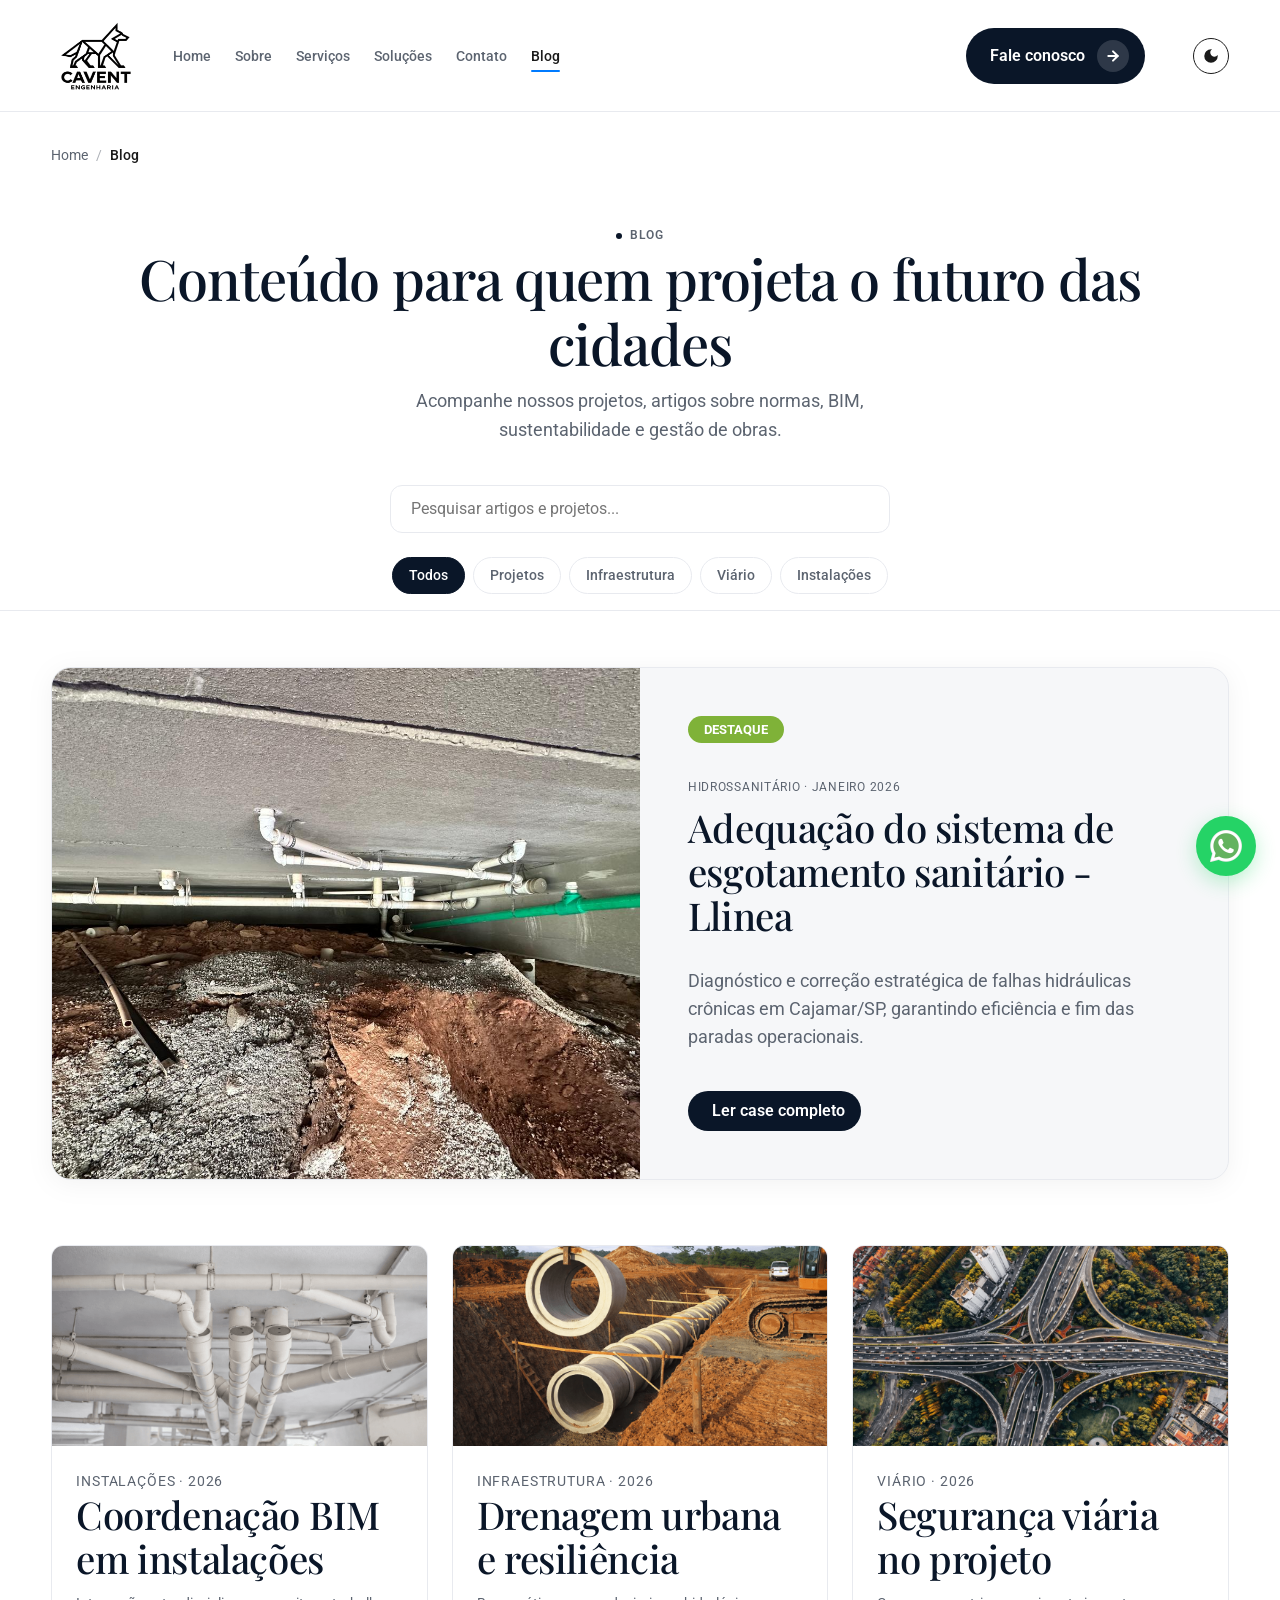
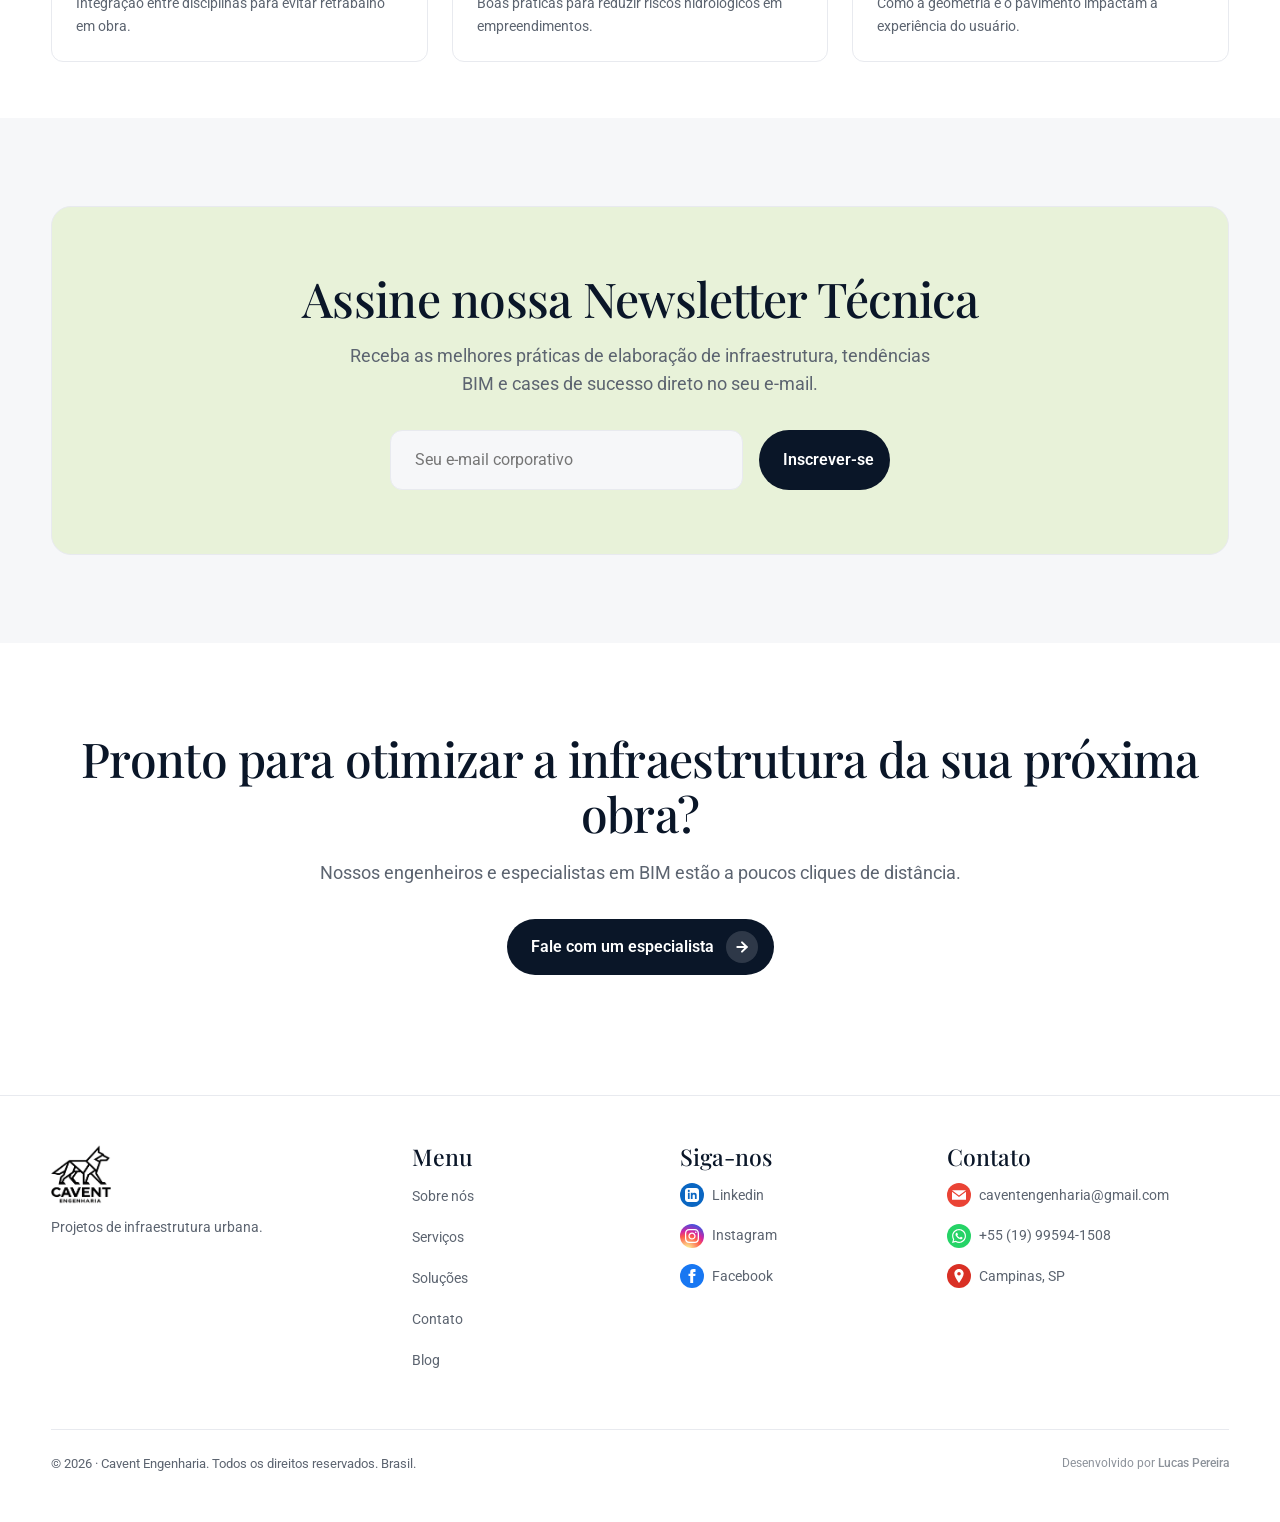
==== commit 9ef05318: "UI: Correções finais de layout, footer, SEO e responsividade - Timeline mobile: ordem corrigida para" ====
--- a/blog.html
+++ b/blog.html
@@ -199,10 +199,11 @@
       <div class="footer-col">
         <h4>Menu</h4>
         <ul class="footer-links">
+          <li><a href="sobre.html">Sobre nós</a></li>
           <li><a href="servicos.html">Serviços</a></li>
-          <li><a href="index.html#projetos">Projetos</a></li>
-          <li><a href="sobre.html">Sobre nós</a></li>
-          <li><a href="index.html#historia">Nossa história</a></li>
+          <li><a href="solucoes.html">Soluções</a></li>
+          <li><a href="contato.html">Contato</a></li>
+          <li><a href="blog.html">Blog</a></li>
         </ul>
       </div>
       <div class="footer-col">
--- a/css/styles.css
+++ b/css/styles.css
@@ -10,9 +10,9 @@
   --color-accent: #7fb238;
   --color-accent-soft: #e8f2d9;
   --color-accent-glow: rgba(127, 178, 56, 0.35);
-  --radius-lg: 16px;
-  --radius-md: 16px;
-  --radius-sm: 16px;
+  --radius-lg: 20px;
+  --radius-md: 12px;
+  --radius-sm: 8px;
   --radius-pill: 99px;
   --shadow-soft: 0 16px 48px rgba(10, 22, 40, 0.08);
   --font-sans: "Roboto", system-ui, sans-serif, system-ui, sans-serif;
@@ -507,7 +507,7 @@
   gap: 0.75rem 1.25rem;
 }
 .hero__media {
-  border-radius: var(--radius-md);
+  border-radius: var(--radius-sm);
   overflow: hidden;
   box-shadow: 0 24px 60px rgba(0, 0, 0, 0.35);
 }
@@ -952,10 +952,17 @@
   }
   .timeline__marker {
     margin-left: -64px;
+    order: 1;
+  }
+  .timeline__content {
+    order: 2;
+  }
+  .timeline__media {
+    order: 3;
   }
   .timeline__row--flip .timeline__content:first-child {
     text-align: left;
-    order: unset;
+    order: 2;
   }
 }
 .team-slab {
@@ -1145,7 +1152,7 @@
   justify-content: center;
   width: 24px;
   height: 24px;
-  border-radius: 16px;
+  border-radius: 50%;
   color: #fff;
   flex-shrink: 0;
 }
@@ -1260,9 +1267,23 @@
   .footer-grid {
     grid-template-columns: 1fr;
   }
+  .footer-col:first-child {
+    text-align: center;
+    display: flex;
+    flex-direction: column;
+    align-items: center;
+  }
+  .footer-col:first-child .brand {
+    justify-content: center;
+  }
+  .footer-col:first-child .brand__mark {
+    width: 80px;
+    height: 80px;
+  }
   .footer-col h4 {
     font-size: 18px;
     margin-bottom: 0.5rem;
+  }
   }
 }
 .grid-cards {
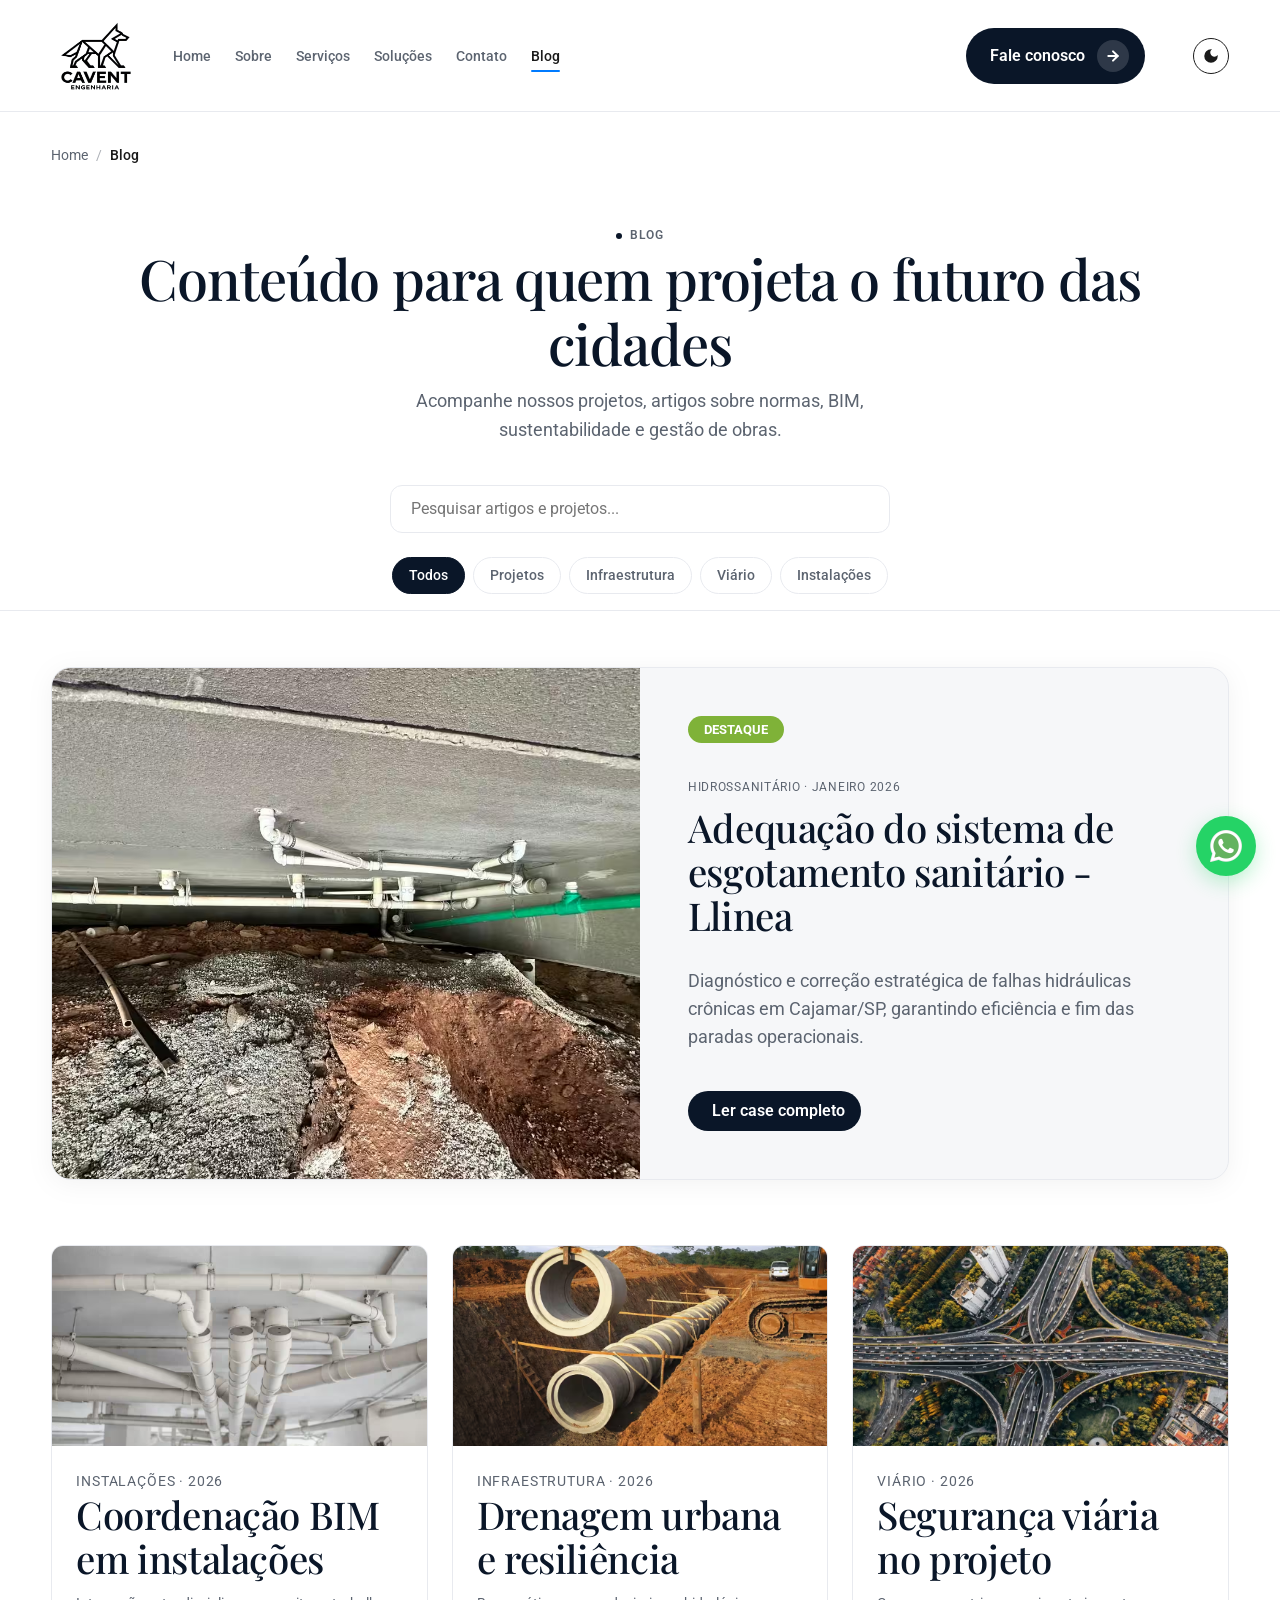
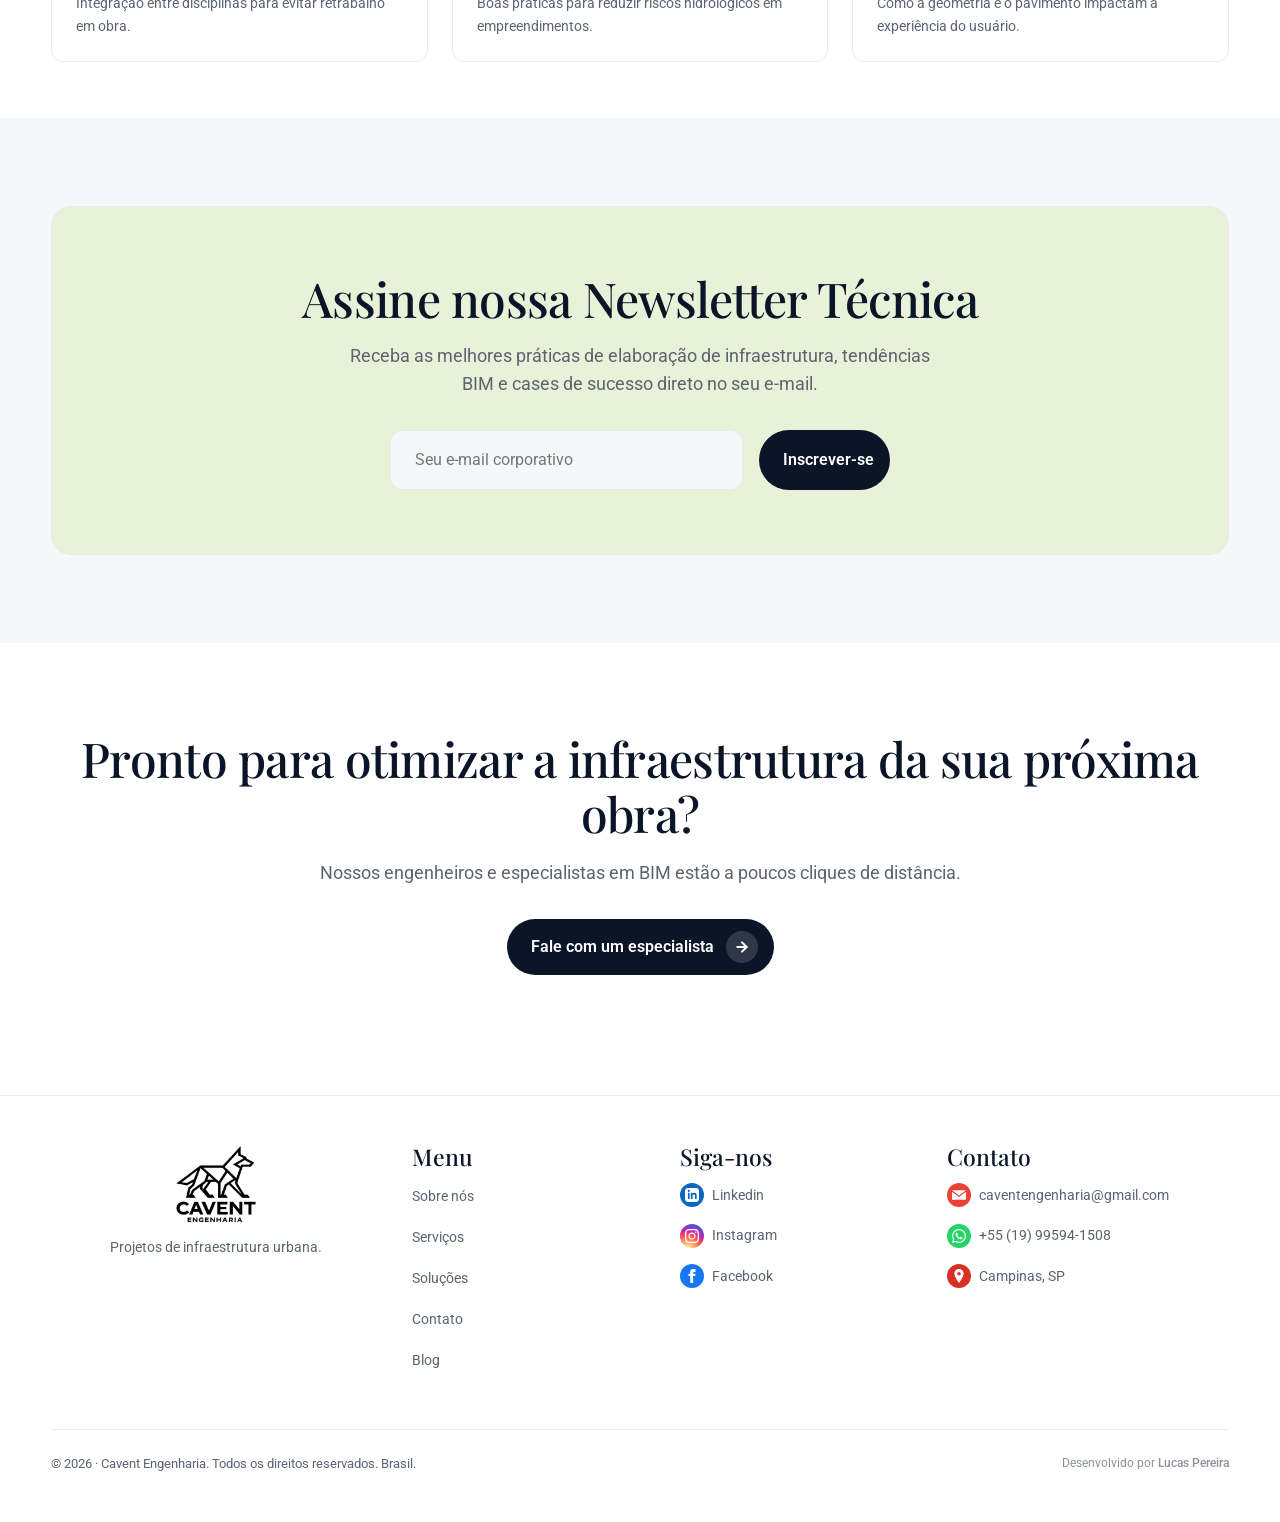
==== commit bab84128: "Perf: Otimiza assets comprimindo todas as imagens acima de 30kb para AVIF (reducao de mais de 95% do" ====
--- a/blog.html
+++ b/blog.html
@@ -12,7 +12,7 @@
   <meta property="og:type" content="website">
   <meta property="og:title" content="Blog | Cavent Engenharia — Artigos sobre Infraestrutura e BIM">
   <meta property="og:description" content="Conteúdo técnico sobre infraestrutura urbana, BIM, sustentabilidade e cases de projetos de engenharia.">
-  <meta property="og:image" content="https://caventengenharia.com.br/assets/brand-og.png">
+  <meta property="og:image" content="https://caventengenharia.com.br/assets/brand-og.avif">
   <meta property="og:url" content="https://caventengenharia.com.br/blog.html">
   <meta property="og:site_name" content="Cavent Engenharia">
   <meta property="og:locale" content="pt_BR">
@@ -37,7 +37,7 @@
   <header class="site-header">
     <div class="container site-header__inner">
       <a class="brand" href="index.html">
-        <img class="brand__mark" src="assets/brand-logo-vertical.png" width="40" height="40" alt="Logo Cavent Engenharia" decoding="async">
+        <img class="brand__mark" src="assets/brand-logo-vertical.avif" width="40" height="40" alt="Logo Cavent Engenharia" decoding="async">
         <span class="brand__text">
           <span class="brand__name">CAVENT</span>
           <span class="brand__tag">ENGENHARIA</span>
@@ -102,7 +102,7 @@
         <article data-category="infraestrutura" style="display: flex; flex-wrap: wrap; background: var(--color-surface); border-radius: var(--radius-lg); overflow: hidden; align-items: stretch; border: 1px solid var(--color-border); filter: drop-shadow(0 4px 12px rgba(0,0,0,0.05));">
           <div style="flex: 1 1 50%; min-width: 300px;">
             <a href="blog/adequacao-hidrossanitaria-llinea.html" style="display: block; height: 100%;">
-              <img src="assets/proj-llinea.jpg" width="800" height="450" alt="Adequação Hidrossanitária Llinea" style="height: 100%; width: 100%; min-height: 350px; object-fit: cover;">
+              <img src="assets/proj-llinea.avif" width="800" height="450" alt="Adequação Hidrossanitária Llinea" style="height: 100%; width: 100%; min-height: 350px; object-fit: cover;">
             </a>
           </div>
           <div style="flex: 1 1 50%; padding: 3rem; min-width: 300px; display: flex; flex-direction: column; justify-content: center;">
@@ -125,7 +125,7 @@
         
         <article class="blog-card" data-category="instalacoes">
           <a href="blog/coordenacao-bim-instalacoes.html" style="display: block;">
-            <img src="assets/service-hidrossanitario.png" width="640" height="200" alt="Coordenação BIM" style="height:200px;object-fit:cover;width:100%">
+            <img src="assets/service-hidrossanitario.avif" width="640" height="200" alt="Coordenação BIM" style="height:200px;object-fit:cover;width:100%">
             <div class="blog-card__body">
               <p class="blog-card__meta">Instalações · 2026</p>
               <h3>Coordenação BIM em instalações</h3>
@@ -136,7 +136,7 @@
 
         <article class="blog-card" data-category="infraestrutura">
           <a href="blog/drenagem-urbana-resiliencia.html" style="display: block;">
-            <img src="assets/service-drenagem.png" width="640" height="200" alt="Sistema de drenagem urbana para redução de riscos hidrológicos" style="height:200px;object-fit:cover;width:100%">
+            <img src="assets/service-drenagem.avif" width="640" height="200" alt="Sistema de drenagem urbana para redução de riscos hidrológicos" style="height:200px;object-fit:cover;width:100%">
             <div class="blog-card__body">
               <p class="blog-card__meta">Infraestrutura · 2026</p>
               <h3>Drenagem urbana e resiliência</h3>
@@ -147,7 +147,7 @@
 
         <article class="blog-card" data-category="viario">
           <a href="blog/seguranca-viaria-projeto.html" style="display: block;">
-            <img src="assets/service-viario.png" width="640" height="200" alt="Projeto viário com geometria e pavimentação para segurança do usuário" style="height:200px;object-fit:cover;width:100%">
+            <img src="assets/service-viario.avif" width="640" height="200" alt="Projeto viário com geometria e pavimentação para segurança do usuário" style="height:200px;object-fit:cover;width:100%">
             <div class="blog-card__body">
               <p class="blog-card__meta">Viário · 2026</p>
               <h3>Segurança viária no projeto</h3>
@@ -191,7 +191,7 @@
     <div class="container footer-grid">
       <div class="footer-col">
         <div class="brand" style="margin-bottom:0.75rem">
-          <img class="brand__mark" src="assets/brand-logo-vertical.png" width="36" height="36" alt="Logo Cavent Engenharia" decoding="async">
+          <img class="brand__mark" src="assets/brand-logo-vertical.avif" width="36" height="36" alt="Logo Cavent Engenharia" decoding="async">
           <span class="brand__text"><span class="brand__name">CAVENT ENGENHARIA</span></span>
         </div>
         <p style="color:var(--color-text-muted);font-size:0.9rem;margin:0">Projetos de infraestrutura urbana.</p>
--- a/css/styles.css
+++ b/css/styles.css
@@ -955,14 +955,14 @@
     order: 1;
   }
   .timeline__content {
+    order: 3;
+  }
+  .timeline__media {
     order: 2;
-  }
-  .timeline__media {
-    order: 3;
   }
   .timeline__row--flip .timeline__content:first-child {
     text-align: left;
-    order: 2;
+    order: 3;
   }
 }
 .team-slab {
@@ -1127,6 +1127,19 @@
   gap: 2rem;
   margin-bottom: 2.5rem;
 }
+.footer-col:first-child {
+  text-align: center;
+  display: flex;
+  flex-direction: column;
+  align-items: center;
+}
+.footer-col:first-child .brand {
+  justify-content: center;
+}
+.footer-col:first-child .brand__mark {
+  width: 80px;
+  height: 80px;
+}
 .footer-col a,
 .footer-col p {
   display: block;
@@ -1267,23 +1280,9 @@
   .footer-grid {
     grid-template-columns: 1fr;
   }
-  .footer-col:first-child {
-    text-align: center;
-    display: flex;
-    flex-direction: column;
-    align-items: center;
-  }
-  .footer-col:first-child .brand {
-    justify-content: center;
-  }
-  .footer-col:first-child .brand__mark {
-    width: 80px;
-    height: 80px;
-  }
   .footer-col h4 {
     font-size: 18px;
     margin-bottom: 0.5rem;
-  }
   }
 }
 .grid-cards {
